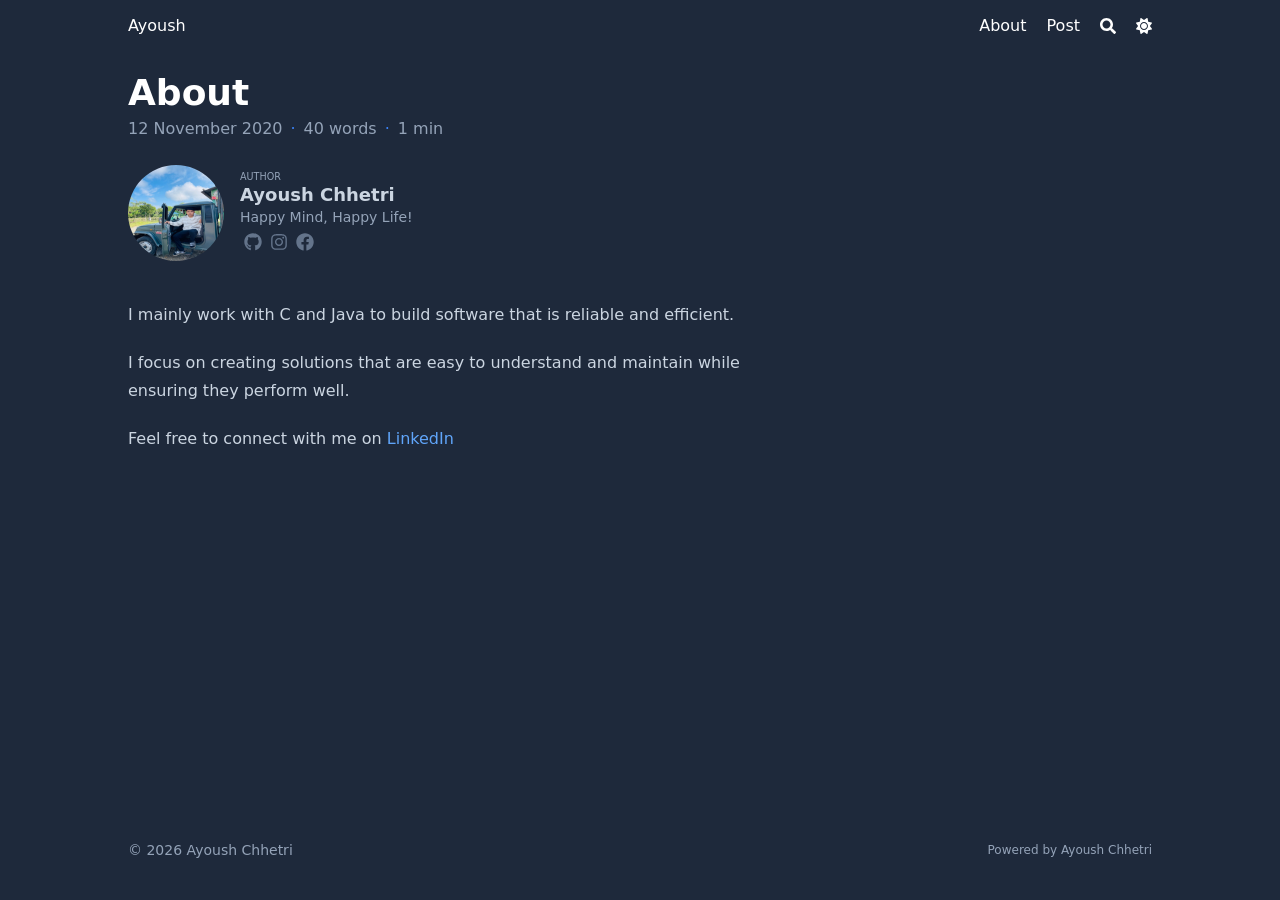
==== about/index.html @ 7d3e8500 "first deployment" ====
<!DOCTYPE html>
<html lang="en" dir="ltr" class="scroll-smooth" data-default-appearance="dark"
  data-auto-appearance="true"><head>
  <meta charset="utf-8" />
  
  <meta http-equiv="content-language" content="en" />
  
  <meta name="viewport" content="width=device-width, initial-scale=1.0" />
  <meta http-equiv="X-UA-Compatible" content="ie=edge" />
  
  <title>About &middot; Ayoush</title>
  <meta name="title" content="About &middot; Susma" />
   
  
  
  
  
  
  
  
  
  
  <link type="text/css" rel="stylesheet" href="/css/main.bundle.min.1c9cd0d1ebaf117272b5c4f6bd49878475cb210d5e0da4f061632d779f5bb46851881c187e6e634dba5071c4e3d80e7d5cec1dd80443b2fa68acd358f9eda881.css"
    integrity="sha512-HJzQ0euvEXJytcT2vUmHhHXLIQ1eDaTwYWMtd59btGhRiBwYfm5jTbpQccTj2A59XOwd2ARDsvporNNY&#43;e2ogQ==" />
  
  
  <script type="text/javascript" src="/js/appearance.min.516a16745bea5a9bd011138d254cc0fd3973cd55ce6e15f3dec763e7c7c2c7448f8fe7b54cca811cb821b0c7e12cd161caace1dd794ac3d34d40937cbcc9ee12.js"
    integrity="sha512-UWoWdFvqWpvQERONJUzA/TlzzVXObhXz3sdj58fCx0SPj&#43;e1TMqBHLghsMfhLNFhyqzh3XlKw9NNQJN8vMnuEg=="></script>
  
  
  
  
  
  
  
  
  
  
  
  <script defer type="text/javascript" id="script-bundle" src="/js/main.bundle.min.c178288131a2f1ad46910438db47ac5f7e1c48cf949e49f6dc3310c8ec9660e23fe505805eba4e2e73711335808500360d773a2b64322feb35df52856edca286.js"
    integrity="sha512-wXgogTGi8a1GkQQ420esX34cSM&#43;Unkn23DMQyOyWYOI/5QWAXrpOLnNxEzWAhQA2DXc6K2QyL&#43;s131KFbtyihg==" data-copy="" data-copied=""></script>
  
  
  
  <script src="/lib/zoom/zoom.min.37d2094687372da3f7343a221a470f6b8806f7891aa46a5a03966af7f0ebd38b9fe536cb154e6ad28f006d184b294525a7c4054b6bbb4be62d8b453b42db99bd.js" integrity="sha512-N9IJRoc3LaP3NDoiGkcPa4gG94kapGpaA5Zq9/Dr04uf5TbLFU5q0o8AbRhLKUUlp8QFS2u7S&#43;Yti0U7QtuZvQ=="></script>
  
  
  
  <link rel="apple-touch-icon" sizes="180x180" href="/apple-touch-icon.png" />
  <link rel="icon" type="image/png" sizes="32x32" href="/favicon-32x32.png" />
  <link rel="icon" type="image/png" sizes="16x16" href="/favicon-16x16.png" />
  <link rel="manifest" href="/site.webmanifest" />
  
  
  
  
  
  
  
  
  <meta property="og:url" content="https://susma33.github.io/about/">
  <meta property="og:site_name" content="Susma">
  <meta property="og:title" content="About">
  <meta property="og:locale" content="en">
  <meta property="og:type" content="article">
    <meta property="article:published_time" content="2020-11-12T00:00:00+00:00">
    <meta property="article:modified_time" content="2020-11-12T00:00:00+00:00">

  
  <meta name="twitter:card" content="summary">
  <meta name="twitter:title" content="About">

  
  <script type="application/ld+json">
  [{
    "@context": "https://schema.org",
    "@type": "Article",
    "articleSection": "",
    "name": "About",
    "headline": "About",
    
    
    "inLanguage": "en",
    "url" : "https://aayoushchhetri.com.np",
    "author" : {
      "@type": "Person",
      "name": "Ayoush Chhetri"
    },
    "copyrightYear": "2020",
    "dateCreated": "2020-11-12T00:00:00\u002b00:00",
    "datePublished": "2020-11-12T00:00:00\u002b00:00",
    
    "dateModified": "2020-11-12T00:00:00\u002b00:00",
    
    
    
    "mainEntityOfPage": "true",
    "wordCount": "40"
  }]
  </script>


  
  
  <meta name="author" content="Ayoush Chhetri" />
  
  
  
  <link href="https://github.com/bwit25daoh-bit" rel="me" />
  
  
  <link href="https://instagram.com/aayush_chettri_f?igsh=Z2xnaGVqNm93NjB4" rel="me" />
  
  
  <link href="https://facebook.com/aayush.kshetri.131767" rel="me" />
  
  
  
  

<script src="/lib/jquery/jquery.slim.min.b0dca576e87d7eaa5850ae4e61759c065786cdb6489d68fcc82240539eebd5da522bdb4fda085ffd245808c8fe2acb2516408eb774ef26b5f6015fc6737c0ea8.js" integrity="sha512-sNylduh9fqpYUK5OYXWcBleGzbZInWj8yCJAU57r1dpSK9tP2ghf/SRYCMj&#43;KsslFkCOt3TvJrX2AV/Gc3wOqA=="></script>






















  
  



  
  
  <meta name="theme-color"/>
  
  
</head>
<body
  class="flex flex-col h-screen px-6 m-auto text-lg leading-7 max-w-7xl bg-neutral text-neutral-900 dark:bg-neutral-800 dark:text-neutral sm:px-14 md:px-24 lg:px-32 scrollbar-thin scrollbar-track-neutral-200 scrollbar-thumb-neutral-400 dark:scrollbar-track-neutral-800 dark:scrollbar-thumb-neutral-600">
  <div id="the-top" class="absolute flex self-center">
    <a class="px-3 py-1 text-sm -translate-y-8 rounded-b-lg bg-primary-200 focus:translate-y-0 dark:bg-neutral-600"
      href="#main-content"><span
        class="font-bold text-primary-600 ltr:pr-2 rtl:pl-2 dark:text-primary-400">&darr;</span>Skip to main content</a>
  </div>
  
  
  <div style="padding-left:0;padding-right:0;padding-top:2px;padding-bottom:3px"
    class="main-menu flex items-center justify-between px-4 py-6 sm:px-6 md:justify-start gap-x-3">
    
    <div class="flex flex-1 items-center justify-between">
        <nav class="flex space-x-3">

            
            <a href="/" class="text-base font-medium text-gray-500 hover:text-gray-900">Ayoush</a>
            

        </nav>
        <nav class="hidden md:flex items-center gap-x-5 md:ml-12 h-12">

            
            
            
  <a href="/about/"  class="flex items-center text-gray-500 hover:text-primary-600 dark:hover:text-primary-400">
    
    <p class="text-base font-medium" title="">
        About
    </p>
</a>



            
            
  <a href="/post/"  class="flex items-center text-gray-500 hover:text-primary-600 dark:hover:text-primary-400">
    
    <p class="text-base font-medium" title="">
        Post
    </p>
</a>



            
            

            


            
            <button id="search-button" aria-label="Search" class="text-base hover:text-primary-600 dark:hover:text-primary-400"
                title="">
                

  <span class="relative block icon">
    <svg aria-hidden="true" focusable="false" data-prefix="fas" data-icon="search" class="svg-inline--fa fa-search fa-w-16" role="img" xmlns="http://www.w3.org/2000/svg" viewBox="0 0 512 512"><path fill="currentColor" d="M505 442.7L405.3 343c-4.5-4.5-10.6-7-17-7H372c27.6-35.3 44-79.7 44-128C416 93.1 322.9 0 208 0S0 93.1 0 208s93.1 208 208 208c48.3 0 92.7-16.4 128-44v16.3c0 6.4 2.5 12.5 7 17l99.7 99.7c9.4 9.4 24.6 9.4 33.9 0l28.3-28.3c9.4-9.4 9.4-24.6.1-34zM208 336c-70.7 0-128-57.2-128-128 0-70.7 57.2-128 128-128 70.7 0 128 57.2 128 128 0 70.7-57.2 128-128 128z"/></svg>

  </span>


            </button>
            


            
            
            <div
                class=" flex items-center">
                <button id="appearance-switcher" aria-label="Dark mode switcher" type="button" class="text-base hover:text-primary-600 dark:hover:text-primary-400">
                    <div class="flex items-center justify-center dark:hidden">
                        

  <span class="relative block icon">
    <svg xmlns="http://www.w3.org/2000/svg" viewBox="0 0 512 512"><path fill="currentColor" d="M32 256c0-123.8 100.3-224 223.8-224c11.36 0 29.7 1.668 40.9 3.746c9.616 1.777 11.75 14.63 3.279 19.44C245 86.5 211.2 144.6 211.2 207.8c0 109.7 99.71 193 208.3 172.3c9.561-1.805 16.28 9.324 10.11 16.95C387.9 448.6 324.8 480 255.8 480C132.1 480 32 379.6 32 256z"/></svg>

  </span>


                    </div>
                    <div class="items-center justify-center hidden dark:flex">
                        

  <span class="relative block icon">
    <svg xmlns="http://www.w3.org/2000/svg" viewBox="0 0 512 512"><path fill="currentColor" d="M256 159.1c-53.02 0-95.1 42.98-95.1 95.1S202.1 351.1 256 351.1s95.1-42.98 95.1-95.1S309 159.1 256 159.1zM509.3 347L446.1 255.1l63.15-91.01c6.332-9.125 1.104-21.74-9.826-23.72l-109-19.7l-19.7-109c-1.975-10.93-14.59-16.16-23.72-9.824L256 65.89L164.1 2.736c-9.125-6.332-21.74-1.107-23.72 9.824L121.6 121.6L12.56 141.3C1.633 143.2-3.596 155.9 2.736 164.1L65.89 256l-63.15 91.01c-6.332 9.125-1.105 21.74 9.824 23.72l109 19.7l19.7 109c1.975 10.93 14.59 16.16 23.72 9.824L256 446.1l91.01 63.15c9.127 6.334 21.75 1.107 23.72-9.822l19.7-109l109-19.7C510.4 368.8 515.6 356.1 509.3 347zM256 383.1c-70.69 0-127.1-57.31-127.1-127.1c0-70.69 57.31-127.1 127.1-127.1s127.1 57.3 127.1 127.1C383.1 326.7 326.7 383.1 256 383.1z"/></svg>

  </span>


                    </div>
                </button>
            </div>
            

        </nav>
        <div class="flex md:hidden items-center gap-x-5 md:ml-12 h-12">

            <span></span>

            


            
            <button id="search-button-mobile" aria-label="Search" class="text-base hover:text-primary-600 dark:hover:text-primary-400"
                title="">
                

  <span class="relative block icon">
    <svg aria-hidden="true" focusable="false" data-prefix="fas" data-icon="search" class="svg-inline--fa fa-search fa-w-16" role="img" xmlns="http://www.w3.org/2000/svg" viewBox="0 0 512 512"><path fill="currentColor" d="M505 442.7L405.3 343c-4.5-4.5-10.6-7-17-7H372c27.6-35.3 44-79.7 44-128C416 93.1 322.9 0 208 0S0 93.1 0 208s93.1 208 208 208c48.3 0 92.7-16.4 128-44v16.3c0 6.4 2.5 12.5 7 17l99.7 99.7c9.4 9.4 24.6 9.4 33.9 0l28.3-28.3c9.4-9.4 9.4-24.6.1-34zM208 336c-70.7 0-128-57.2-128-128 0-70.7 57.2-128 128-128 70.7 0 128 57.2 128 128 0 70.7-57.2 128-128 128z"/></svg>

  </span>


            </button>
            

            
            
            <button id="appearance-switcher-mobile" aria-label="Dark mode switcher" type="button" class="text-base hover:text-primary-600 dark:hover:text-primary-400 ltr:mr-1 rtl:ml-1">
                <div class="flex items-center justify-center dark:hidden">
                    

  <span class="relative block icon">
    <svg xmlns="http://www.w3.org/2000/svg" viewBox="0 0 512 512"><path fill="currentColor" d="M32 256c0-123.8 100.3-224 223.8-224c11.36 0 29.7 1.668 40.9 3.746c9.616 1.777 11.75 14.63 3.279 19.44C245 86.5 211.2 144.6 211.2 207.8c0 109.7 99.71 193 208.3 172.3c9.561-1.805 16.28 9.324 10.11 16.95C387.9 448.6 324.8 480 255.8 480C132.1 480 32 379.6 32 256z"/></svg>

  </span>


                </div>
                <div class="items-center justify-center hidden dark:flex">
                    

  <span class="relative block icon">
    <svg xmlns="http://www.w3.org/2000/svg" viewBox="0 0 512 512"><path fill="currentColor" d="M256 159.1c-53.02 0-95.1 42.98-95.1 95.1S202.1 351.1 256 351.1s95.1-42.98 95.1-95.1S309 159.1 256 159.1zM509.3 347L446.1 255.1l63.15-91.01c6.332-9.125 1.104-21.74-9.826-23.72l-109-19.7l-19.7-109c-1.975-10.93-14.59-16.16-23.72-9.824L256 65.89L164.1 2.736c-9.125-6.332-21.74-1.107-23.72 9.824L121.6 121.6L12.56 141.3C1.633 143.2-3.596 155.9 2.736 164.1L65.89 256l-63.15 91.01c-6.332 9.125-1.105 21.74 9.824 23.72l109 19.7l19.7 109c1.975 10.93 14.59 16.16 23.72 9.824L256 446.1l91.01 63.15c9.127 6.334 21.75 1.107 23.72-9.822l19.7-109l109-19.7C510.4 368.8 515.6 356.1 509.3 347zM256 383.1c-70.69 0-127.1-57.31-127.1-127.1c0-70.69 57.31-127.1 127.1-127.1s127.1 57.3 127.1 127.1C383.1 326.7 326.7 383.1 256 383.1z"/></svg>

  </span>


                </div>
            </button>
            

        </div>
    </div>
    <div class="-my-2 md:hidden">

        <label id="menu-button" class="block">
            
            <div class="cursor-pointer hover:text-primary-600 dark:hover:text-primary-400">
                

  <span class="relative block icon">
    <svg xmlns="http://www.w3.org/2000/svg" viewBox="0 0 448 512"><path fill="currentColor" d="M0 96C0 78.33 14.33 64 32 64H416C433.7 64 448 78.33 448 96C448 113.7 433.7 128 416 128H32C14.33 128 0 113.7 0 96zM0 256C0 238.3 14.33 224 32 224H416C433.7 224 448 238.3 448 256C448 273.7 433.7 288 416 288H32C14.33 288 0 273.7 0 256zM416 448H32C14.33 448 0 433.7 0 416C0 398.3 14.33 384 32 384H416C433.7 384 448 398.3 448 416C448 433.7 433.7 448 416 448z"/></svg>

  </span>


            </div>
            <div id="menu-wrapper" style="padding-top:5px;"
                class="fixed inset-0 z-30 invisible w-screen h-screen m-0 overflow-auto transition-opacity opacity-0 cursor-default bg-neutral-100/50 backdrop-blur-sm dark:bg-neutral-900/50">
                <ul
                    class="flex space-y-2 mt-3 flex-col items-end w-full px-6 py-6 mx-auto overflow-visible list-none ltr:text-right rtl:text-left max-w-7xl">

                    <li id="menu-close-button">
                        <span
                            class="cursor-pointer inline-block align-text-bottom hover:text-primary-600 dark:hover:text-primary-400">

  <span class="relative block icon">
    <svg xmlns="http://www.w3.org/2000/svg" viewBox="0 0 320 512"><path fill="currentColor" d="M310.6 361.4c12.5 12.5 12.5 32.75 0 45.25C304.4 412.9 296.2 416 288 416s-16.38-3.125-22.62-9.375L160 301.3L54.63 406.6C48.38 412.9 40.19 416 32 416S15.63 412.9 9.375 406.6c-12.5-12.5-12.5-32.75 0-45.25l105.4-105.4L9.375 150.6c-12.5-12.5-12.5-32.75 0-45.25s32.75-12.5 45.25 0L160 210.8l105.4-105.4c12.5-12.5 32.75-12.5 45.25 0s12.5 32.75 0 45.25l-105.4 105.4L310.6 361.4z"/></svg>

  </span>

</span>
                    </li>

                    

                    
  <li class="mt-1">
    <a href="/about/"  class="flex items-center text-gray-500 hover:text-primary-600 dark:hover:text-primary-400">
        
        <p class="text-bg font-bg" title="">
            About
        </p>
    </a>
</li>




                    

                    
  <li class="mt-1">
    <a href="/post/"  class="flex items-center text-gray-500 hover:text-primary-600 dark:hover:text-primary-400">
        
        <p class="text-bg font-bg" title="">
            Post
        </p>
    </a>
</li>




                    

                </ul>
                
                

            </div>
        </label>
    </div>
</div>





  
  <div class="relative flex flex-col grow">
    <main id="main-content" class="grow">
      


<article>
  

  <header id="single_header" class="mt-5 max-w-prose">
    
    <h1 class="mt-0 text-4xl font-extrabold text-neutral-900 dark:text-neutral">
      About
    </h1>
    <div class="mt-1 mb-6 text-base text-neutral-500 dark:text-neutral-400 print:hidden">
      





  
  







  





  



  













<div class="flex flex-row flex-wrap items-center">
  
  
  <time datetime="2020-11-12T00:00:00&#43;00:00">12 November 2020</time><span class="px-2 text-primary-500">&middot;</span><span>40 words</span><span class="px-2 text-primary-500">&middot;</span><span title="Reading time">1 min</span>
  

  
  
</div>








    </div>

    
    
    
    
    

    

    
      
      
        
        
<div class="flex author">
  
    
    
      
    
    
      
        
      
      <img class="!mt-0 !mb-0 h-24 w-24 rounded-full ltr:mr-4 rtl:ml-4" width="96" height="96"
      alt="Ayoush chhetri" src="/img/ayoush.jpg" />
    
  
  <div class="place-self-center">
    
    <div class="text-[0.6rem] uppercase leading-3 text-neutral-500 dark:text-neutral-400">
      Author
    </div>
    <div class="font-semibold leading-6 text-neutral-800 dark:text-neutral-300">
      Ayoush Chhetri
    </div>
    
    
    <div class="text-sm text-neutral-700 dark:text-neutral-400">Happy Mind, Happy Life!</div>
    
    <div class="text-2xl sm:text-lg">
  <div class="flex flex-wrap text-neutral-400 dark:text-neutral-500">
    
      
        <a
          class="px-1 hover:text-primary-700 dark:hover:text-primary-400"
          href="https://github.com/bwit25daoh-bit"
          target="_blank"
          aria-label="Github"
          rel="me noopener noreferrer"
          ><span class="inline-block align-text-bottom">

  <span class="relative block icon">
    <svg xmlns="http://www.w3.org/2000/svg" viewBox="0 0 496 512"><path fill="currentColor" d="M165.9 397.4c0 2-2.3 3.6-5.2 3.6-3.3.3-5.6-1.3-5.6-3.6 0-2 2.3-3.6 5.2-3.6 3-.3 5.6 1.3 5.6 3.6zm-31.1-4.5c-.7 2 1.3 4.3 4.3 4.9 2.6 1 5.6 0 6.2-2s-1.3-4.3-4.3-5.2c-2.6-.7-5.5.3-6.2 2.3zm44.2-1.7c-2.9.7-4.9 2.6-4.6 4.9.3 2 2.9 3.3 5.9 2.6 2.9-.7 4.9-2.6 4.6-4.6-.3-1.9-3-3.2-5.9-2.9zM244.8 8C106.1 8 0 113.3 0 252c0 110.9 69.8 205.8 169.5 239.2 12.8 2.3 17.3-5.6 17.3-12.1 0-6.2-.3-40.4-.3-61.4 0 0-70 15-84.7-29.8 0 0-11.4-29.1-27.8-36.6 0 0-22.9-15.7 1.6-15.4 0 0 24.9 2 38.6 25.8 21.9 38.6 58.6 27.5 72.9 20.9 2.3-16 8.8-27.1 16-33.7-55.9-6.2-112.3-14.3-112.3-110.5 0-27.5 7.6-41.3 23.6-58.9-2.6-6.5-11.1-33.3 2.6-67.9 20.9-6.5 69 27 69 27 20-5.6 41.5-8.5 62.8-8.5s42.8 2.9 62.8 8.5c0 0 48.1-33.6 69-27 13.7 34.7 5.2 61.4 2.6 67.9 16 17.7 25.8 31.5 25.8 58.9 0 96.5-58.9 104.2-114.8 110.5 9.2 7.9 17 22.9 17 46.4 0 33.7-.3 75.4-.3 83.6 0 6.5 4.6 14.4 17.3 12.1C428.2 457.8 496 362.9 496 252 496 113.3 383.5 8 244.8 8zM97.2 352.9c-1.3 1-1 3.3.7 5.2 1.6 1.6 3.9 2.3 5.2 1 1.3-1 1-3.3-.7-5.2-1.6-1.6-3.9-2.3-5.2-1zm-10.8-8.1c-.7 1.3.3 2.9 2.3 3.9 1.6 1 3.6.7 4.3-.7.7-1.3-.3-2.9-2.3-3.9-2-.6-3.6-.3-4.3.7zm32.4 35.6c-1.6 1.3-1 4.3 1.3 6.2 2.3 2.3 5.2 2.6 6.5 1 1.3-1.3.7-4.3-1.3-6.2-2.2-2.3-5.2-2.6-6.5-1zm-11.4-14.7c-1.6 1-1.6 3.6 0 5.9 1.6 2.3 4.3 3.3 5.6 2.3 1.6-1.3 1.6-3.9 0-6.2-1.4-2.3-4-3.3-5.6-2z"/></svg>

  </span>

</span></a
        >
      
    
      
        <a
          class="px-1 hover:text-primary-700 dark:hover:text-primary-400"
          href="https://instagram.com/aayush_chettri_f?igsh=Z2xnaGVqNm93NjB4"
          target="_blank"
          aria-label="Instagram"
          rel="me noopener noreferrer"
          ><span class="inline-block align-text-bottom">

  <span class="relative block icon">
    <svg xmlns="http://www.w3.org/2000/svg" viewBox="0 0 448 512"><path fill="currentColor" d="M224.1 141c-63.6 0-114.9 51.3-114.9 114.9s51.3 114.9 114.9 114.9S339 319.5 339 255.9 287.7 141 224.1 141zm0 189.6c-41.1 0-74.7-33.5-74.7-74.7s33.5-74.7 74.7-74.7 74.7 33.5 74.7 74.7-33.6 74.7-74.7 74.7zm146.4-194.3c0 14.9-12 26.8-26.8 26.8-14.9 0-26.8-12-26.8-26.8s12-26.8 26.8-26.8 26.8 12 26.8 26.8zm76.1 27.2c-1.7-35.9-9.9-67.7-36.2-93.9-26.2-26.2-58-34.4-93.9-36.2-37-2.1-147.9-2.1-184.9 0-35.8 1.7-67.6 9.9-93.9 36.1s-34.4 58-36.2 93.9c-2.1 37-2.1 147.9 0 184.9 1.7 35.9 9.9 67.7 36.2 93.9s58 34.4 93.9 36.2c37 2.1 147.9 2.1 184.9 0 35.9-1.7 67.7-9.9 93.9-36.2 26.2-26.2 34.4-58 36.2-93.9 2.1-37 2.1-147.8 0-184.8zM398.8 388c-7.8 19.6-22.9 34.7-42.6 42.6-29.5 11.7-99.5 9-132.1 9s-102.7 2.6-132.1-9c-19.6-7.8-34.7-22.9-42.6-42.6-11.7-29.5-9-99.5-9-132.1s-2.6-102.7 9-132.1c7.8-19.6 22.9-34.7 42.6-42.6 29.5-11.7 99.5-9 132.1-9s102.7-2.6 132.1 9c19.6 7.8 34.7 22.9 42.6 42.6 11.7 29.5 9 99.5 9 132.1s2.7 102.7-9 132.1z"/></svg>

  </span>

</span></a
        >
      
    
      
        <a
          class="px-1 hover:text-primary-700 dark:hover:text-primary-400"
          href="https://facebook.com/aayush.kshetri.131767"
          target="_blank"
          aria-label="Facebook"
          rel="me noopener noreferrer"
          ><span class="inline-block align-text-bottom">

  <span class="relative block icon">
    <svg xmlns="http://www.w3.org/2000/svg" viewBox="0 0 512 512"><path fill="currentColor" d="M504 256C504 119 393 8 256 8S8 119 8 256c0 123.78 90.69 226.38 209.25 245V327.69h-63V256h63v-54.64c0-62.15 37-96.48 93.67-96.48 27.14 0 55.52 4.84 55.52 4.84v61h-31.28c-30.8 0-40.41 19.12-40.41 38.73V256h68.78l-11 71.69h-57.78V501C413.31 482.38 504 379.78 504 256z"/></svg>

  </span>

</span></a
        >
      
    
  </div>

</div>
  </div>
</div>

      

      

      
      <div class="mb-5"></div>
      

    

  </header>
  
  <section class="flex flex-col max-w-full mt-0 prose dark:prose-invert lg:flex-row">
    
    

      <div class="min-w-0 min-h-0 max-w-fit">
        
        


        <div class="article-content max-w-prose mb-20">
          <!--My primary programming languages are C and Java, which I use to create software that is both reliable and performant.-->
<!---->
<!--My expertise lies in designing solutions that are straightforward yet powerful, ensuring that they are easy to maintain and deliver exceptional performance.-->
<!---->
<!--Feel free to stay in touch with me on [LinkedIn](https://www.linkedin.com/in/amrit-bhattarai-30ab42323/).-->
<p>I mainly work with C and Java to build software that is reliable and efficient.</p>
<p>I focus on creating solutions that are easy to understand and maintain while ensuring they perform well.</p>
<p>Feel free to connect with me on <a href="https://www.linkedin.com/in/aayushchhetri" target="_blank">LinkedIn</a></p>

          
          
          
        </div>
        
        

        
        

          
      </div>
     
      
      
        
        
          
          
        
      <script>
        var oid = "views_about\/index.md"
        var oid_likes = "likes_about\/index.md"
      </script>
      
      
      <script type="text/javascript" src="/js/page.min.0860cf4e04fa2d72cc33ddba263083464d48f67de06114529043cb4623319efed4f484fd7f1730df5abea0e2da6f3538855634081d02f2d6e920b956f063e823.js" integrity="sha512-CGDPTgT6LXLMM926JjCDRk1I9n3gYRRSkEPLRiMxnv7U9IT9fxcw31q&#43;oOLabzU4hVY0CB0C8tbpILlW8GPoIw=="></script>
      
  
    </section>
  <footer class="pt-8 max-w-prose print:hidden">

    
  


    
  </footer>
</article>

      <div id="top-scroller" class="pointer-events-none absolute top-[110vh] bottom-0 w-12 ltr:right-0 rtl:left-0">
  <a href="#the-top"
    class="pointer-events-auto sticky top-[calc(100vh-5.5rem)] flex h-12 w-12 mb-16 items-center justify-center rounded-full bg-neutral/50 text-xl text-neutral-700 hover:text-primary-600 dark:bg-neutral-800/50 dark:text-neutral dark:hover:text-primary-400"
    aria-label="Scroll to top" title="Scroll to top">
    &uarr;
  </a>
</div>
    </main><footer id="site-footer" class="py-10 print:hidden">
  
  
    
  
  <div class="flex items-center justify-between">

    
    
    <p class="text-sm text-neutral-500 dark:text-neutral-400">
      &copy;
      2026
        Ayoush Chhetri
    </p>
    

    
    
    <p class="text-xs text-neutral-500 dark:text-neutral-400">
      
      
      Powered by Ayoush Chhetri
    </p>
    

  </div>
  <script>
    
    mediumZoom(document.querySelectorAll("img:not(.nozoom)"), {
      margin: 24,
      background: 'rgba(0,0,0,0.5)',
      scrollOffset: 0,
    })
    
  </script>
  
  
  <script type="text/javascript" src="/js/process.min.ee03488f19c93c2efb199e2e3014ea5f3cb2ce7d45154adb3399a158cac27ca52831db249ede5bb602700ef87eb02434139de0858af1818ab0fb4182472204a4.js" integrity="sha512-7gNIjxnJPC77GZ4uMBTqXzyyzn1FFUrbM5mhWMrCfKUoMdsknt5btgJwDvh&#43;sCQ0E53ghYrxgYqw&#43;0GCRyIEpA=="></script>
  
  
</footer>
<div
  id="search-wrapper"
  class="invisible fixed inset-0 flex h-screen w-screen cursor-default flex-col bg-neutral-500/50 p-4 backdrop-blur-sm dark:bg-neutral-900/50 sm:p-6 md:p-[10vh] lg:p-[12vh]"
  data-url="https://susma33.github.io/"
  style="z-index:500"
>
  <div
    id="search-modal"
    class="flex flex-col w-full max-w-3xl min-h-0 mx-auto border rounded-md shadow-lg top-20 border-neutral-200 bg-neutral dark:border-neutral-700 dark:bg-neutral-800"
  >
    <header class="relative z-10 flex items-center justify-between flex-none px-2">
      <form class="flex items-center flex-auto min-w-0">
        <div class="flex items-center justify-center w-8 h-8 text-neutral-400">
          

  <span class="relative block icon">
    <svg aria-hidden="true" focusable="false" data-prefix="fas" data-icon="search" class="svg-inline--fa fa-search fa-w-16" role="img" xmlns="http://www.w3.org/2000/svg" viewBox="0 0 512 512"><path fill="currentColor" d="M505 442.7L405.3 343c-4.5-4.5-10.6-7-17-7H372c27.6-35.3 44-79.7 44-128C416 93.1 322.9 0 208 0S0 93.1 0 208s93.1 208 208 208c48.3 0 92.7-16.4 128-44v16.3c0 6.4 2.5 12.5 7 17l99.7 99.7c9.4 9.4 24.6 9.4 33.9 0l28.3-28.3c9.4-9.4 9.4-24.6.1-34zM208 336c-70.7 0-128-57.2-128-128 0-70.7 57.2-128 128-128 70.7 0 128 57.2 128 128 0 70.7-57.2 128-128 128z"/></svg>

  </span>


        </div>
        <input
          type="search"
          id="search-query"
          class="flex flex-auto h-12 mx-1 bg-transparent appearance-none focus:outline-dotted focus:outline-2 focus:outline-transparent"
          placeholder="Search"
          tabindex="0"
        />
      </form>
      <button
        id="close-search-button"
        class="flex items-center justify-center w-8 h-8 text-neutral-700 hover:text-primary-600 dark:text-neutral dark:hover:text-primary-400"
        title="Close (Esc)"
      >
        

  <span class="relative block icon">
    <svg xmlns="http://www.w3.org/2000/svg" viewBox="0 0 320 512"><path fill="currentColor" d="M310.6 361.4c12.5 12.5 12.5 32.75 0 45.25C304.4 412.9 296.2 416 288 416s-16.38-3.125-22.62-9.375L160 301.3L54.63 406.6C48.38 412.9 40.19 416 32 416S15.63 412.9 9.375 406.6c-12.5-12.5-12.5-32.75 0-45.25l105.4-105.4L9.375 150.6c-12.5-12.5-12.5-32.75 0-45.25s32.75-12.5 45.25 0L160 210.8l105.4-105.4c12.5-12.5 32.75-12.5 45.25 0s12.5 32.75 0 45.25l-105.4 105.4L310.6 361.4z"/></svg>

  </span>


      </button>
    </header>
    <section class="flex-auto px-2 overflow-auto">
      <ul id="search-results">
        
      </ul>
    </section>
  </div>
</div>

  </div>
</body>

</html>
---- css/main.bundle.min.1c9cd0d1ebaf117272b5c4f6bd49878475cb210d5e0da4f061632d779f5bb46851881c187e6e634dba5071c4e3d80e7d5cec1dd80443b2fa68acd358f9eda881.css ----
:root{--color-neutral:255, 255, 255;--color-neutral-50:248, 250, 252;--color-neutral-100:241, 245, 249;--color-neutral-200:226, 232, 240;--color-neutral-300:203, 213, 225;--color-neutral-400:148, 163, 184;--color-neutral-500:100, 116, 139;--color-neutral-600:71, 85, 105;--color-neutral-700:51, 65, 85;--color-neutral-800:30, 41, 59;--color-neutral-900:15, 23, 42;--color-primary-50:239, 246, 255;--color-primary-100:219, 234, 254;--color-primary-200:191, 219, 254;--color-primary-300:147, 197, 253;--color-primary-400:96, 165, 250;--color-primary-500:59, 130, 246;--color-primary-600:37, 99, 235;--color-primary-700:29, 78, 216;--color-primary-800:30, 64, 175;--color-primary-900:30, 58, 138;--color-secondary-50:236, 254, 255;--color-secondary-100:207, 250, 254;--color-secondary-200:165, 243, 252;--color-secondary-300:103, 232, 249;--color-secondary-400:34, 211, 238;--color-secondary-500:6, 182, 212;--color-secondary-600:8, 145, 178;--color-secondary-700:14, 116, 144;--color-secondary-800:21, 94, 117;--color-secondary-900:22, 78, 99}/*!Blowfish | MIT License | https://github.com/nunocoracao/blowfish*/#zen-mode-button{cursor:pointer}.zen-mode{position:relative}body.zen-mode-enable{ #bmc-wbtn, .author { display:none !important; }}*,::before,::after{--tw-border-spacing-x:0;--tw-border-spacing-y:0;--tw-translate-x:0;--tw-translate-y:0;--tw-rotate:0;--tw-skew-x:0;--tw-skew-y:0;--tw-scale-x:1;--tw-scale-y:1;--tw-pan-x: ;--tw-pan-y: ;--tw-pinch-zoom: ;--tw-scroll-snap-strictness:proximity;--tw-gradient-from-position: ;--tw-gradient-via-position: ;--tw-gradient-to-position: ;--tw-ordinal: ;--tw-slashed-zero: ;--tw-numeric-figure: ;--tw-numeric-spacing: ;--tw-numeric-fraction: ;--tw-ring-inset: ;--tw-ring-offset-width:0px;--tw-ring-offset-color:#fff;--tw-ring-color:rgb(59 130 246 / 0.5);--tw-ring-offset-shadow:0 0 #0000;--tw-ring-shadow:0 0 #0000;--tw-shadow:0 0 #0000;--tw-shadow-colored:0 0 #0000;--tw-blur: ;--tw-brightness: ;--tw-contrast: ;--tw-grayscale: ;--tw-hue-rotate: ;--tw-invert: ;--tw-saturate: ;--tw-sepia: ;--tw-drop-shadow: ;--tw-backdrop-blur: ;--tw-backdrop-brightness: ;--tw-backdrop-contrast: ;--tw-backdrop-grayscale: ;--tw-backdrop-hue-rotate: ;--tw-backdrop-invert: ;--tw-backdrop-opacity: ;--tw-backdrop-saturate: ;--tw-backdrop-sepia: ;--tw-contain-size: ;--tw-contain-layout: ;--tw-contain-paint: ;--tw-contain-style: }::backdrop{--tw-border-spacing-x:0;--tw-border-spacing-y:0;--tw-translate-x:0;--tw-translate-y:0;--tw-rotate:0;--tw-skew-x:0;--tw-skew-y:0;--tw-scale-x:1;--tw-scale-y:1;--tw-pan-x: ;--tw-pan-y: ;--tw-pinch-zoom: ;--tw-scroll-snap-strictness:proximity;--tw-gradient-from-position: ;--tw-gradient-via-position: ;--tw-gradient-to-position: ;--tw-ordinal: ;--tw-slashed-zero: ;--tw-numeric-figure: ;--tw-numeric-spacing: ;--tw-numeric-fraction: ;--tw-ring-inset: ;--tw-ring-offset-width:0px;--tw-ring-offset-color:#fff;--tw-ring-color:rgb(59 130 246 / 0.5);--tw-ring-offset-shadow:0 0 #0000;--tw-ring-shadow:0 0 #0000;--tw-shadow:0 0 #0000;--tw-shadow-colored:0 0 #0000;--tw-blur: ;--tw-brightness: ;--tw-contrast: ;--tw-grayscale: ;--tw-hue-rotate: ;--tw-invert: ;--tw-saturate: ;--tw-sepia: ;--tw-drop-shadow: ;--tw-backdrop-blur: ;--tw-backdrop-brightness: ;--tw-backdrop-contrast: ;--tw-backdrop-grayscale: ;--tw-backdrop-hue-rotate: ;--tw-backdrop-invert: ;--tw-backdrop-opacity: ;--tw-backdrop-saturate: ;--tw-backdrop-sepia: ;--tw-contain-size: ;--tw-contain-layout: ;--tw-contain-paint: ;--tw-contain-style: }/*!tailwindcss v3.4.17 | MIT License | https://tailwindcss.com*/*,::before,::after{box-sizing:border-box;border-width:0;border-style:solid;border-color:initial}::before,::after{--tw-content:''}html,:host{line-height:1.5;-webkit-text-size-adjust:100%;-moz-tab-size:4;-o-tab-size:4;tab-size:4;font-family:ui-sans-serif,system-ui,sans-serif,apple color emoji,segoe ui emoji,segoe ui symbol,noto color emoji;font-feature-settings:normal;font-variation-settings:normal;-webkit-tap-highlight-color:transparent}body{margin:0;line-height:inherit}hr{height:0;color:inherit;border-top-width:1px}abbr:where([title]){-webkit-text-decoration:underline dotted;text-decoration:underline dotted}h1,h2,h3,h4,h5,h6{font-size:inherit;font-weight:inherit}a{color:inherit;text-decoration:inherit}b,strong{font-weight:bolder}code,kbd,samp,pre{font-family:ui-monospace,SFMono-Regular,Menlo,Monaco,Consolas,liberation mono,courier new,monospace;font-feature-settings:normal;font-variation-settings:normal;font-size:1em}small{font-size:80%}sub,sup{font-size:75%;line-height:0;position:relative;vertical-align:baseline}sub{bottom:-.25em}sup{top:-.5em}table{text-indent:0;border-color:inherit;border-collapse:collapse}button,input,optgroup,select,textarea{font-family:inherit;font-feature-settings:inherit;font-variation-settings:inherit;font-size:100%;font-weight:inherit;line-height:inherit;letter-spacing:inherit;color:inherit;margin:0;padding:0}button,select{text-transform:none}button,input:where([type=button]),input:where([type=reset]),input:where([type=submit]){-webkit-appearance:button;background-color:transparent;background-image:none}:-moz-focusring{outline:auto}:-moz-ui-invalid{box-shadow:none}progress{vertical-align:baseline}::-webkit-inner-spin-button,::-webkit-outer-spin-button{height:auto}[type=search]{-webkit-appearance:textfield;outline-offset:-2px}::-webkit-search-decoration{-webkit-appearance:none}::-webkit-file-upload-button{-webkit-appearance:button;font:inherit}summary{display:list-item}blockquote,dl,dd,h1,h2,h3,h4,h5,h6,hr,figure,p,pre{margin:0}fieldset{margin:0;padding:0}legend{padding:0}ol,ul,menu{list-style:none;margin:0;padding:0}dialog{padding:0}textarea{resize:vertical}input::-moz-placeholder,textarea::-moz-placeholder{opacity:1;color:#9ca3af}input::placeholder,textarea::placeholder{opacity:1;color:#9ca3af}button,[role=button]{cursor:pointer}:disabled{cursor:default}img,svg,video,canvas,audio,iframe,embed,object{display:block;vertical-align:middle}img,video{max-width:100%;height:auto}[hidden]:where(:not([hidden=until-found])){display:none}[type=text],input:where(:not([type])),[type=email],[type=url],[type=password],[type=number],[type=date],[type=datetime-local],[type=month],[type=search],[type=tel],[type=time],[type=week],[multiple],textarea,select{-webkit-appearance:none;-moz-appearance:none;appearance:none;background-color:#fff;border-color:#6b7280;border-width:1px;border-radius:0;padding-top:.5rem;padding-right:.75rem;padding-bottom:.5rem;padding-left:.75rem;font-size:1rem;line-height:1.5rem;--tw-shadow:0 0 #0000}[type=text]:focus,input:where(:not([type])):focus,[type=email]:focus,[type=url]:focus,[type=password]:focus,[type=number]:focus,[type=date]:focus,[type=datetime-local]:focus,[type=month]:focus,[type=search]:focus,[type=tel]:focus,[type=time]:focus,[type=week]:focus,[multiple]:focus,textarea:focus,select:focus{outline:2px solid transparent;outline-offset:2px;--tw-ring-inset:var(--tw-empty,/*!*/ /*!*/);--tw-ring-offset-width:0px;--tw-ring-offset-color:#fff;--tw-ring-color:#2563eb;--tw-ring-offset-shadow:var(--tw-ring-inset) 0 0 0 var(--tw-ring-offset-width) var(--tw-ring-offset-color);--tw-ring-shadow:var(--tw-ring-inset) 0 0 0 calc(1px + var(--tw-ring-offset-width)) var(--tw-ring-color);box-shadow:var(--tw-ring-offset-shadow),var(--tw-ring-shadow),var(--tw-shadow);border-color:#2563eb}input::-moz-placeholder,textarea::-moz-placeholder{color:#6b7280;opacity:1}input::placeholder,textarea::placeholder{color:#6b7280;opacity:1}::-webkit-datetime-edit-fields-wrapper{padding:0}::-webkit-date-and-time-value{min-height:1.5em;text-align:inherit}::-webkit-datetime-edit{display:inline-flex}::-webkit-datetime-edit,::-webkit-datetime-edit-year-field,::-webkit-datetime-edit-month-field,::-webkit-datetime-edit-day-field,::-webkit-datetime-edit-hour-field,::-webkit-datetime-edit-minute-field,::-webkit-datetime-edit-second-field,::-webkit-datetime-edit-millisecond-field,::-webkit-datetime-edit-meridiem-field{padding-top:0;padding-bottom:0}select{background-image:url("data:image/svg+xml,%3csvg xmlns='http://www.w3.org/2000/svg' fill='none' viewBox='0 0 20 20'%3e%3cpath stroke='%236b7280' stroke-linecap='round' stroke-linejoin='round' stroke-width='1.5' d='M6 8l4 4 4-4'/%3e%3c/svg%3e");background-position:right .5rem center;background-repeat:no-repeat;background-size:1.5em 1.5em;padding-right:2.5rem;-webkit-print-color-adjust:exact;print-color-adjust:exact}[multiple],[size]:where(select:not([size="1"])){background-image:initial;background-position:initial;background-repeat:unset;background-size:initial;padding-right:.75rem;-webkit-print-color-adjust:unset;print-color-adjust:unset}[type=checkbox],[type=radio]{-webkit-appearance:none;-moz-appearance:none;appearance:none;padding:0;-webkit-print-color-adjust:exact;print-color-adjust:exact;display:inline-block;vertical-align:middle;background-origin:border-box;-webkit-user-select:none;-moz-user-select:none;user-select:none;flex-shrink:0;height:1rem;width:1rem;color:#2563eb;background-color:#fff;border-color:#6b7280;border-width:1px;--tw-shadow:0 0 #0000}[type=checkbox]{border-radius:0}[type=radio]{border-radius:100%}[type=checkbox]:focus,[type=radio]:focus{outline:2px solid transparent;outline-offset:2px;--tw-ring-inset:var(--tw-empty,/*!*/ /*!*/);--tw-ring-offset-width:2px;--tw-ring-offset-color:#fff;--tw-ring-color:#2563eb;--tw-ring-offset-shadow:var(--tw-ring-inset) 0 0 0 var(--tw-ring-offset-width) var(--tw-ring-offset-color);--tw-ring-shadow:var(--tw-ring-inset) 0 0 0 calc(2px + var(--tw-ring-offset-width)) var(--tw-ring-color);box-shadow:var(--tw-ring-offset-shadow),var(--tw-ring-shadow),var(--tw-shadow)}[type=checkbox]:checked,[type=radio]:checked{border-color:transparent;background-color:currentColor;background-size:100% 100%;background-position:50%;background-repeat:no-repeat}[type=checkbox]:checked{background-image:url("data:image/svg+xml,%3csvg viewBox='0 0 16 16' fill='white' xmlns='http://www.w3.org/2000/svg'%3e%3cpath d='M12.207 4.793a1 1 0 010 1.414l-5 5a1 1 0 01-1.414 0l-2-2a1 1 0 011.414-1.414L6.5 9.086l4.293-4.293a1 1 0 011.414 0z'/%3e%3c/svg%3e")}@media(forced-colors:active){[type=checkbox]:checked{-webkit-appearance:auto;-moz-appearance:auto;appearance:auto}}[type=radio]:checked{background-image:url("data:image/svg+xml,%3csvg viewBox='0 0 16 16' fill='white' xmlns='http://www.w3.org/2000/svg'%3e%3ccircle cx='8' cy='8' r='3'/%3e%3c/svg%3e")}@media(forced-colors:active){[type=radio]:checked{-webkit-appearance:auto;-moz-appearance:auto;appearance:auto}}[type=checkbox]:checked:hover,[type=checkbox]:checked:focus,[type=radio]:checked:hover,[type=radio]:checked:focus{border-color:transparent;background-color:currentColor}[type=checkbox]:indeterminate{background-image:url("data:image/svg+xml,%3csvg xmlns='http://www.w3.org/2000/svg' fill='none' viewBox='0 0 16 16'%3e%3cpath stroke='white' stroke-linecap='round' stroke-linejoin='round' stroke-width='2' d='M4 8h8'/%3e%3c/svg%3e");border-color:transparent;background-color:currentColor;background-size:100% 100%;background-position:50%;background-repeat:no-repeat}@media(forced-colors:active){[type=checkbox]:indeterminate{-webkit-appearance:auto;-moz-appearance:auto;appearance:auto}}[type=checkbox]:indeterminate:hover,[type=checkbox]:indeterminate:focus{border-color:transparent;background-color:currentColor}[type=file]{background:unset;border-color:inherit;border-width:0;border-radius:0;padding:0;font-size:unset;line-height:inherit}[type=file]:focus{outline:1px solid ButtonText;outline:1px auto -webkit-focus-ring-color}@supports(-moz-appearance:none){*{scrollbar-color:initial;scrollbar-width:initial}}.container{width:100%}@media(min-width:640px){.container{max-width:640px}}@media(min-width:853px){.container{max-width:853px}}@media(min-width:1024px){.container{max-width:1024px}}@media(min-width:1280px){.container{max-width:1280px}}@media(min-width:1536px){.container{max-width:1536px}}.prose{color:var(--tw-prose-body);max-width:65ch}.prose :where(p):not(:where([class~=not-prose],[class~=not-prose] *)){margin-top:1.25em;margin-bottom:1.25em}.prose :where([class~=lead]):not(:where([class~=not-prose],[class~=not-prose] *)){color:var(--tw-prose-lead);font-size:1.25em;line-height:1.6;margin-top:1.2em;margin-bottom:1.2em}.prose :where(a):not(:where([class~=not-prose],[class~=not-prose] *)){color:var(--tw-prose-links);text-decoration:none;font-weight:500;text-decoration-color:rgba(var(--color-primary-300),1)}.prose :where(a):not(:where([class~=not-prose],[class~=not-prose] *)):hover{color:rgba(var(--color-primary-600),1);text-decoration:none;border-radius:.09rem}.prose :where(strong):not(:where([class~=not-prose],[class~=not-prose] *)){color:var(--tw-prose-bold);font-weight:600}.prose :where(a strong):not(:where([class~=not-prose],[class~=not-prose] *)){color:inherit}.prose :where(blockquote strong):not(:where([class~=not-prose],[class~=not-prose] *)){color:inherit}.prose :where(thead th strong):not(:where([class~=not-prose],[class~=not-prose] *)){color:inherit}.prose :where(ol):not(:where([class~=not-prose],[class~=not-prose] *)){list-style-type:decimal;margin-top:1.25em;margin-bottom:1.25em;padding-inline-start:1.625em}.prose :where(ol[type=A]):not(:where([class~=not-prose],[class~=not-prose] *)){list-style-type:upper-alpha}.prose :where(ol[type=a]):not(:where([class~=not-prose],[class~=not-prose] *)){list-style-type:lower-alpha}.prose :where(ol[type=As]):not(:where([class~=not-prose],[class~=not-prose] *)){list-style-type:upper-alpha}.prose :where(ol[type=as]):not(:where([class~=not-prose],[class~=not-prose] *)){list-style-type:lower-alpha}.prose :where(ol[type=I]):not(:where([class~=not-prose],[class~=not-prose] *)){list-style-type:upper-roman}.prose :where(ol[type=i]):not(:where([class~=not-prose],[class~=not-prose] *)){list-style-type:lower-roman}.prose :where(ol[type=Is]):not(:where([class~=not-prose],[class~=not-prose] *)){list-style-type:upper-roman}.prose :where(ol[type=is]):not(:where([class~=not-prose],[class~=not-prose] *)){list-style-type:lower-roman}.prose :where(ol[type="1"]):not(:where([class~=not-prose],[class~=not-prose] *)){list-style-type:decimal}.prose :where(ul):not(:where([class~=not-prose],[class~=not-prose] *)){list-style-type:disc;margin-top:1.25em;margin-bottom:1.25em;padding-inline-start:1.625em}.prose :where(ol>li):not(:where([class~=not-prose],[class~=not-prose] *))::marker{font-weight:400;color:var(--tw-prose-counters)}.prose :where(ul>li):not(:where([class~=not-prose],[class~=not-prose] *))::marker{color:var(--tw-prose-bullets)}.prose :where(dt):not(:where([class~=not-prose],[class~=not-prose] *)){color:var(--tw-prose-headings);font-weight:600;margin-top:1.25em}.prose :where(hr):not(:where([class~=not-prose],[class~=not-prose] *)){border-color:var(--tw-prose-hr);border-top-width:1px;margin-top:3em;margin-bottom:3em}.prose :where(blockquote):not(:where([class~=not-prose],[class~=not-prose] *)){font-weight:500;font-style:italic;color:var(--tw-prose-quotes);border-inline-start-width:.25rem;border-inline-start-color:var(--tw-prose-quote-borders);quotes:"\201C""\201D""\2018""\2019";margin-top:1.6em;margin-bottom:1.6em;padding-inline-start:1em}.prose :where(blockquote p:first-of-type):not(:where([class~=not-prose],[class~=not-prose] *))::before{content:open-quote}.prose :where(blockquote p:last-of-type):not(:where([class~=not-prose],[class~=not-prose] *))::after{content:close-quote}.prose :where(h1):not(:where([class~=not-prose],[class~=not-prose] *)){color:var(--tw-prose-headings);font-weight:800;font-size:2.25em;margin-top:0;margin-bottom:.8888889em;line-height:1.1111111}.prose :where(h1 strong):not(:where([class~=not-prose],[class~=not-prose] *)){font-weight:900;color:inherit}.prose :where(h2):not(:where([class~=not-prose],[class~=not-prose] *)){color:var(--tw-prose-headings);font-weight:700;font-size:1.5em;margin-top:2em;margin-bottom:1em;line-height:1.3333333}.prose :where(h2 strong):not(:where([class~=not-prose],[class~=not-prose] *)){font-weight:800;color:inherit}.prose :where(h3):not(:where([class~=not-prose],[class~=not-prose] *)){color:var(--tw-prose-headings);font-weight:600;font-size:1.25em;margin-top:1.6em;margin-bottom:.6em;line-height:1.6}.prose :where(h3 strong):not(:where([class~=not-prose],[class~=not-prose] *)){font-weight:700;color:inherit}.prose :where(h4):not(:where([class~=not-prose],[class~=not-prose] *)){color:var(--tw-prose-headings);font-weight:600;margin-top:1.5em;margin-bottom:.5em;line-height:1.5}.prose :where(h4 strong):not(:where([class~=not-prose],[class~=not-prose] *)){font-weight:700;color:inherit}.prose :where(img):not(:where([class~=not-prose],[class~=not-prose] *)){margin-top:2em;margin-bottom:2em}.prose :where(picture):not(:where([class~=not-prose],[class~=not-prose] *)){display:block;margin-top:2em;margin-bottom:2em}.prose :where(video):not(:where([class~=not-prose],[class~=not-prose] *)){margin-top:2em;margin-bottom:2em}.prose :where(kbd):not(:where([class~=not-prose],[class~=not-prose] *)){font-weight:600;font-family:inherit;color:var(--tw-prose-kbd);box-shadow:0 0 0 1px rgb(var(--tw-prose-kbd-shadows)/10%),0 3px rgb(var(--tw-prose-kbd-shadows)/10%);font-size:.9rem;border-radius:.25rem;padding-top:.1875em;padding-inline-end:.375em;padding-bottom:.1875em;padding-inline-start:.375em;background-color:rgba(var(--color-neutral-200),1);padding:.1rem .4rem}.prose :where(code):not(:where([class~=not-prose],[class~=not-prose] *)){color:var(--tw-prose-code);font-weight:600;font-size:.875em;background-color:rgba(var(--color-neutral-50),1);padding-top:3px;padding-bottom:3px;padding-left:5px;padding-right:5px;border-radius:.25rem}.prose :where(code):not(:where([class~=not-prose],[class~=not-prose] *))::before{content:"`";display:none}.prose :where(code):not(:where([class~=not-prose],[class~=not-prose] *))::after{content:"`";display:none}.prose :where(a code):not(:where([class~=not-prose],[class~=not-prose] *)){color:var(--tw-prose-code)}.prose :where(h1 code):not(:where([class~=not-prose],[class~=not-prose] *)){color:inherit}.prose :where(h2 code):not(:where([class~=not-prose],[class~=not-prose] *)){color:inherit;font-size:.875em}.prose :where(h3 code):not(:where([class~=not-prose],[class~=not-prose] *)){color:inherit;font-size:.9em}.prose :where(h4 code):not(:where([class~=not-prose],[class~=not-prose] *)){color:inherit}.prose :where(blockquote code):not(:where([class~=not-prose],[class~=not-prose] *)){color:inherit}.prose :where(thead th code):not(:where([class~=not-prose],[class~=not-prose] *)){color:inherit}.prose :where(pre):not(:where([class~=not-prose],[class~=not-prose] *)){color:var(--tw-prose-pre-code);background-color:var(--tw-prose-pre-bg);overflow-x:auto;font-weight:400;font-size:.875em;line-height:1.7142857;margin-top:1.7142857em;margin-bottom:1.7142857em;border-radius:.375rem;padding-top:.8571429em;padding-inline-end:1.1428571em;padding-bottom:.8571429em;padding-inline-start:1.1428571em}.prose :where(pre code):not(:where([class~=not-prose],[class~=not-prose] *)){background-color:transparent;border-width:0;border-radius:0;padding:0;font-weight:inherit;color:inherit;font-size:inherit;font-family:inherit;line-height:inherit}.prose :where(pre code):not(:where([class~=not-prose],[class~=not-prose] *))::before{content:none}.prose :where(pre code):not(:where([class~=not-prose],[class~=not-prose] *))::after{content:none}.prose :where(table):not(:where([class~=not-prose],[class~=not-prose] *)){width:100%;table-layout:auto;margin-top:2em;margin-bottom:2em;font-size:.875em;line-height:1.7142857}.prose :where(thead):not(:where([class~=not-prose],[class~=not-prose] *)){border-bottom-width:1px;border-bottom-color:var(--tw-prose-th-borders)}.prose :where(thead th):not(:where([class~=not-prose],[class~=not-prose] *)){color:var(--tw-prose-headings);font-weight:600;vertical-align:bottom;padding-inline-end:.5714286em;padding-bottom:.5714286em;padding-inline-start:.5714286em}.prose :where(tbody tr):not(:where([class~=not-prose],[class~=not-prose] *)){border-bottom-width:1px;border-bottom-color:var(--tw-prose-td-borders)}.prose :where(tbody tr:last-child):not(:where([class~=not-prose],[class~=not-prose] *)){border-bottom-width:0}.prose :where(tbody td):not(:where([class~=not-prose],[class~=not-prose] *)){vertical-align:baseline}.prose :where(tfoot):not(:where([class~=not-prose],[class~=not-prose] *)){border-top-width:1px;border-top-color:var(--tw-prose-th-borders)}.prose :where(tfoot td):not(:where([class~=not-prose],[class~=not-prose] *)){vertical-align:top}.prose :where(th,td):not(:where([class~=not-prose],[class~=not-prose] *)){text-align:start}.prose :where(figure>*):not(:where([class~=not-prose],[class~=not-prose] *)){margin-top:0;margin-bottom:0}.prose :where(figcaption):not(:where([class~=not-prose],[class~=not-prose] *)){color:var(--tw-prose-captions);font-size:.875em;line-height:1.4285714;margin-top:.8571429em}.prose{--tw-prose-body:rgba(var(--color-neutral-700), 1);--tw-prose-headings:rgba(var(--color-neutral-800), 1);--tw-prose-lead:rgba(var(--color-neutral-500), 1);--tw-prose-links:rgba(var(--color-primary-600), 1);--tw-prose-bold:rgba(var(--color-neutral-900), 1);--tw-prose-counters:rgba(var(--color-neutral-800), 1);--tw-prose-bullets:rgba(var(--color-neutral-500), 1);--tw-prose-hr:rgba(var(--color-neutral-200), 1);--tw-prose-quotes:rgba(var(--color-neutral-700), 1);--tw-prose-quote-borders:rgba(var(--color-primary-200), 1);--tw-prose-captions:rgba(var(--color-neutral-500), 1);--tw-prose-kbd:#111827;--tw-prose-kbd-shadows:17 24 39;--tw-prose-code:rgba(var(--color-secondary-700), 1);--tw-prose-pre-code:rgba(var(--color-neutral-700), 1);--tw-prose-pre-bg:rgba(var(--color-neutral-50), 1);--tw-prose-th-borders:rgba(var(--color-neutral-500), 1);--tw-prose-td-borders:rgba(var(--color-neutral-300), 1);--tw-prose-invert-body:rgba(var(--color-neutral-300), 1);--tw-prose-invert-headings:rgba(var(--color-neutral-50), 1);--tw-prose-invert-lead:rgba(var(--color-neutral-500), 1);--tw-prose-invert-links:rgba(var(--color-primary-400), 1);--tw-prose-invert-bold:rgba(var(--color-neutral), 1);--tw-prose-invert-counters:rgba(var(--color-neutral-400), 1);--tw-prose-invert-bullets:rgba(var(--color-neutral-600), 1);--tw-prose-invert-hr:rgba(var(--color-neutral-500), 1);--tw-prose-invert-quotes:rgba(var(--color-neutral-200), 1);--tw-prose-invert-quote-borders:rgba(var(--color-primary-900), 1);--tw-prose-invert-captions:rgba(var(--color-neutral-400), 1);--tw-prose-invert-kbd:#fff;--tw-prose-invert-kbd-shadows:255 255 255;--tw-prose-invert-code:rgba(var(--color-secondary-400), 1);--tw-prose-invert-pre-code:rgba(var(--color-neutral-200), 1);--tw-prose-invert-pre-bg:rgba(var(--color-neutral-700), 1);--tw-prose-invert-th-borders:rgba(var(--color-neutral-500), 1);--tw-prose-invert-td-borders:rgba(var(--color-neutral-700), 1);font-size:1rem;line-height:1.75}.prose :where(picture>img):not(:where([class~=not-prose],[class~=not-prose] *)){margin-top:0;margin-bottom:0}.prose :where(li):not(:where([class~=not-prose],[class~=not-prose] *)){margin-top:.5em;margin-bottom:.5em}.prose :where(ol>li):not(:where([class~=not-prose],[class~=not-prose] *)){padding-inline-start:.375em}.prose :where(ul>li):not(:where([class~=not-prose],[class~=not-prose] *)){padding-inline-start:.375em}.prose :where(.prose>ul>li p):not(:where([class~=not-prose],[class~=not-prose] *)){margin-top:.75em;margin-bottom:.75em}.prose :where(.prose>ul>li>p:first-child):not(:where([class~=not-prose],[class~=not-prose] *)){margin-top:1.25em}.prose :where(.prose>ul>li>p:last-child):not(:where([class~=not-prose],[class~=not-prose] *)){margin-bottom:1.25em}.prose :where(.prose>ol>li>p:first-child):not(:where([class~=not-prose],[class~=not-prose] *)){margin-top:1.25em}.prose :where(.prose>ol>li>p:last-child):not(:where([class~=not-prose],[class~=not-prose] *)){margin-bottom:1.25em}.prose :where(ul ul,ul ol,ol ul,ol ol):not(:where([class~=not-prose],[class~=not-prose] *)){margin-top:.75em;margin-bottom:.75em}.prose :where(dl):not(:where([class~=not-prose],[class~=not-prose] *)){margin-top:1.25em;margin-bottom:1.25em}.prose :where(dd):not(:where([class~=not-prose],[class~=not-prose] *)){margin-top:.5em;padding-inline-start:1.625em}.prose :where(hr+*):not(:where([class~=not-prose],[class~=not-prose] *)){margin-top:0}.prose :where(h2+*):not(:where([class~=not-prose],[class~=not-prose] *)){margin-top:0}.prose :where(h3+*):not(:where([class~=not-prose],[class~=not-prose] *)){margin-top:0}.prose :where(h4+*):not(:where([class~=not-prose],[class~=not-prose] *)){margin-top:0}.prose :where(thead th:first-child):not(:where([class~=not-prose],[class~=not-prose] *)){padding-inline-start:0}.prose :where(thead th:last-child):not(:where([class~=not-prose],[class~=not-prose] *)){padding-inline-end:0}.prose :where(tbody td,tfoot td):not(:where([class~=not-prose],[class~=not-prose] *)){padding-top:.5714286em;padding-inline-end:.5714286em;padding-bottom:.5714286em;padding-inline-start:.5714286em}.prose :where(tbody td:first-child,tfoot td:first-child):not(:where([class~=not-prose],[class~=not-prose] *)){padding-inline-start:0}.prose :where(tbody td:last-child,tfoot td:last-child):not(:where([class~=not-prose],[class~=not-prose] *)){padding-inline-end:0}.prose :where(figure):not(:where([class~=not-prose],[class~=not-prose] *)){margin-top:2em;margin-bottom:2em}.prose :where(.prose>:first-child):not(:where([class~=not-prose],[class~=not-prose] *)){margin-top:0}.prose :where(.prose>:last-child):not(:where([class~=not-prose],[class~=not-prose] *)){margin-bottom:0}.prose :where(mark):not(:where([class~=not-prose],[class~=not-prose] *)){color:rgba(var(--color-neutral-800),1);background-color:rgba(var(--color-primary-600),1);padding:.1rem .2rem;border-radius:.25rem}.prose :where(p):not(:where([class~=not-prose],[class~=not-prose] *))::before{display:none}.prose :where(p):not(:where([class~=not-prose],[class~=not-prose] *))::after{display:none}.prose :where(a.active):not(:where([class~=not-prose],[class~=not-prose] *)){text-decoration-color:rgba(var(--color-primary-600),1)}.prose :where(p.active):not(:where([class~=not-prose],[class~=not-prose] *)){text-decoration-color:rgba(var(--color-primary-600),1)}.prose-invert{--tw-prose-body:var(--tw-prose-invert-body);--tw-prose-headings:var(--tw-prose-invert-headings);--tw-prose-lead:var(--tw-prose-invert-lead);--tw-prose-links:var(--tw-prose-invert-links);--tw-prose-bold:var(--tw-prose-invert-bold);--tw-prose-counters:var(--tw-prose-invert-counters);--tw-prose-bullets:var(--tw-prose-invert-bullets);--tw-prose-hr:var(--tw-prose-invert-hr);--tw-prose-quotes:var(--tw-prose-invert-quotes);--tw-prose-quote-borders:var(--tw-prose-invert-quote-borders);--tw-prose-captions:var(--tw-prose-invert-captions);--tw-prose-kbd:var(--tw-prose-invert-kbd);--tw-prose-kbd-shadows:var(--tw-prose-invert-kbd-shadows);--tw-prose-code:var(--tw-prose-invert-code);--tw-prose-pre-code:var(--tw-prose-invert-pre-code);--tw-prose-pre-bg:var(--tw-prose-invert-pre-bg);--tw-prose-th-borders:var(--tw-prose-invert-th-borders);--tw-prose-td-borders:var(--tw-prose-invert-td-borders)}.prose-invert :where(a):not(:where([class~=not-prose],[class~=not-prose] *)){text-decoration-color:rgba(var(--color-neutral-600),1)}.prose-invert :where(a):not(:where([class~=not-prose],[class~=not-prose] *)):hover{color:rgba(var(--color-primary-400),1)}.prose-invert :where(kbd):not(:where([class~=not-prose],[class~=not-prose] *)){color:rgba(var(--color-neutral-200),1);background-color:rgba(var(--color-neutral-700),1)}.prose-invert :where(mark):not(:where([class~=not-prose],[class~=not-prose] *)){background-color:rgba(var(--color-primary-400),1)}.prose-invert :where(code):not(:where([class~=not-prose],[class~=not-prose] *)){background-color:rgba(var(--color-neutral-700),1)}.prose-invert :where(a.active):not(:where([class~=not-prose],[class~=not-prose] *)){text-decoration-color:rgba(var(--color-primary-400),1)}.prose-invert :where(p.active):not(:where([class~=not-prose],[class~=not-prose] *)){text-decoration-color:rgba(var(--color-primary-400),1)}.sr-only{position:absolute;width:1px;height:1px;padding:0;margin:-1px;overflow:hidden;clip:rect(0,0,0,0);white-space:nowrap;border-width:0}.pointer-events-none{pointer-events:none}.pointer-events-auto{pointer-events:auto}.\!visible{visibility:visible!important}.visible{visibility:visible}.invisible{visibility:hidden}.collapse{visibility:collapse}.static{position:static}.fixed{position:fixed}.\!absolute{position:absolute!important}.absolute{position:absolute}.relative{position:relative}.sticky{position:sticky}.inset-0{inset:0}.inset-x-0{left:0;right:0}.bottom-0{bottom:0}.left-0{left:0}.right-0{right:0}.top-0{top:0}.top-20{top:5rem}.top-\[110vh\]{top:110vh}.top-\[calc\(100vh-5\.5rem\)\]{top:calc(100vh - 5.5rem)}.z-10{z-index:10}.z-30{z-index:30}.z-\[1040\]{z-index:1040}.z-\[1070\]{z-index:1070}.z-\[1080\]{z-index:1080}.z-\[1\]{z-index:1}.z-\[2\]{z-index:2}.z-\[999\]{z-index:999}.order-first{order:-9999}.float-left{float:left}.\!-m-px{margin:-1px!important}.m-0{margin:0}.m-1{margin:.25rem}.m-2{margin:.5rem}.m-auto{margin:auto}.-mx-2{margin-left:-.5rem;margin-right:-.5rem}.-my-2{margin-top:-.5rem;margin-bottom:-.5rem}.mx-1{margin-left:.25rem;margin-right:.25rem}.mx-\[15\%\]{margin-left:15%;margin-right:15%}.mx-\[3px\]{margin-left:3px;margin-right:3px}.mx-auto{margin-left:auto;margin-right:auto}.my-0{margin-top:0;margin-bottom:0}.my-3{margin-top:.75rem;margin-bottom:.75rem}.\!mb-0{margin-bottom:0!important}.\!mb-9{margin-bottom:2.25rem!important}.\!mt-0{margin-top:0!important}.-mb-1{margin-bottom:-.25rem}.-ml-12{margin-left:-3rem}.-mr-48{margin-right:-12rem}.-mr-\[100\%\]{margin-right:-100%}.mb-0{margin-bottom:0}.mb-1{margin-bottom:.25rem}.mb-10{margin-bottom:2.5rem}.mb-12{margin-bottom:3rem}.mb-16{margin-bottom:4rem}.mb-2{margin-bottom:.5rem}.mb-20{margin-bottom:5rem}.mb-3{margin-bottom:.75rem}.mb-5{margin-bottom:1.25rem}.mb-6{margin-bottom:1.5rem}.mb-\[2px\]{margin-bottom:2px}.ml-2{margin-left:.5rem}.ml-3{margin-left:.75rem}.ml-6{margin-left:1.5rem}.ml-auto{margin-left:auto}.mr-1{margin-right:.25rem}.mr-2{margin-right:.5rem}.mr-3{margin-right:.75rem}.mr-5{margin-right:1.25rem}.mr-auto{margin-right:auto}.mt-0{margin-top:0}.mt-1{margin-top:.25rem}.mt-10{margin-top:2.5rem}.mt-12{margin-top:3rem}.mt-2{margin-top:.5rem}.mt-20{margin-top:5rem}.mt-3{margin-top:.75rem}.mt-4{margin-top:1rem}.mt-5{margin-top:1.25rem}.mt-6{margin-top:1.5rem}.mt-8{margin-top:2rem}.mt-\[-2px\]{margin-top:-2px}.mt-\[0\.1rem\]{margin-top:.1rem}.box-border{box-sizing:border-box}.box-content{box-sizing:content-box}.\!block{display:block!important}.block{display:block}.inline-block{display:inline-block}.inline{display:inline}.flex{display:flex}.table{display:table}.grid{display:grid}.hidden{display:none}.\!h-px{height:1px!important}.h-0{height:0}.h-1\/2{height:50%}.h-12{height:3rem}.h-24{height:6rem}.h-3{height:.75rem}.h-36{height:9rem}.h-48{height:12rem}.h-6{height:1.5rem}.h-8{height:2rem}.h-\[1000px\]{height:1000px}.h-\[150px\]{height:150px}.h-\[3px\]{height:3px}.h-\[800px\]{height:800px}.h-auto{height:auto}.h-full{height:100%}.h-screen{height:100vh}.max-h-3{max-height:.75rem}.max-h-\[5rem\]{max-height:5rem}.min-h-0{min-height:0}.min-h-\[130px\]{min-height:130px}.min-h-\[148px\]{min-height:148px}.min-h-full{min-height:100%}.\!w-px{width:1px!important}.w-0{width:0}.w-12{width:3rem}.w-2{width:.5rem}.w-24{width:6rem}.w-3{width:.75rem}.w-36{width:9rem}.w-6{width:1.5rem}.w-8{width:2rem}.w-\[15\%\]{width:15%}.w-\[30px\]{width:30px}.w-auto{width:auto}.w-full{width:100%}.w-screen{width:100vw}.min-w-0{min-width:0}.min-w-\[1\.8rem\]{min-width:1.8rem}.min-w-\[220px\]{min-width:220px}.min-w-\[30px\]{min-width:30px}.min-w-full{min-width:100%}.max-w-3xl{max-width:48rem}.max-w-7xl{max-width:80rem}.max-w-\[1600px\]{max-width:1600px}.max-w-\[200px\]{max-width:200px}.max-w-\[267px\]{max-width:267px}.max-w-\[5rem\]{max-width:5rem}.max-w-\[64rem\]{max-width:64rem}.max-w-\[calc\(100\%-1rem\)\]{max-width:calc(100% - 1rem)}.max-w-fit{max-width:-moz-fit-content;max-width:fit-content}.max-w-full{max-width:100%}.max-w-prose{max-width:65ch}.max-w-xl{max-width:36rem}.flex-1{flex:1}.flex-auto{flex:auto}.flex-initial{flex:initial}.flex-none{flex:none}.shrink-0{flex-shrink:0}.grow{flex-grow:1}.grow-0{flex-grow:0}.basis-auto{flex-basis:auto}.-translate-x-full{--tw-translate-x:-100%;transform:translate(var(--tw-translate-x),var(--tw-translate-y))rotate(var(--tw-rotate))skewX(var(--tw-skew-x))skewY(var(--tw-skew-y))scaleX(var(--tw-scale-x))scaleY(var(--tw-scale-y))}.-translate-y-8{--tw-translate-y:-2rem;transform:translate(var(--tw-translate-x),var(--tw-translate-y))rotate(var(--tw-rotate))skewX(var(--tw-skew-x))skewY(var(--tw-skew-y))scaleX(var(--tw-scale-x))scaleY(var(--tw-scale-y))}.translate-x-full{--tw-translate-x:100%;transform:translate(var(--tw-translate-x),var(--tw-translate-y))rotate(var(--tw-rotate))skewX(var(--tw-skew-x))skewY(var(--tw-skew-y))scaleX(var(--tw-scale-x))scaleY(var(--tw-scale-y))}.scale-0{--tw-scale-x:0;--tw-scale-y:0;transform:translate(var(--tw-translate-x),var(--tw-translate-y))rotate(var(--tw-rotate))skewX(var(--tw-skew-x))skewY(var(--tw-skew-y))scaleX(var(--tw-scale-x))scaleY(var(--tw-scale-y))}.scale-100{--tw-scale-x:1;--tw-scale-y:1;transform:translate(var(--tw-translate-x),var(--tw-translate-y))rotate(var(--tw-rotate))skewX(var(--tw-skew-x))skewY(var(--tw-skew-y))scaleX(var(--tw-scale-x))scaleY(var(--tw-scale-y))}.scale-\[1\.02\]{--tw-scale-x:1.02;--tw-scale-y:1.02;transform:translate(var(--tw-translate-x),var(--tw-translate-y))rotate(var(--tw-rotate))skewX(var(--tw-skew-x))skewY(var(--tw-skew-y))scaleX(var(--tw-scale-x))scaleY(var(--tw-scale-y))}.transform{transform:translate(var(--tw-translate-x),var(--tw-translate-y))rotate(var(--tw-rotate))skewX(var(--tw-skew-x))skewY(var(--tw-skew-y))scaleX(var(--tw-scale-x))scaleY(var(--tw-scale-y))}.transform-none{transform:none}@keyframes pulse{50%{opacity:.5}}.animate-pulse{animation:pulse 2s cubic-bezier(.4,0,.6,1)infinite}.cursor-default{cursor:default}.cursor-pointer{cursor:pointer}.touch-none{touch-action:none}.touch-pan-y{--tw-pan-y:pan-y;touch-action:var(--tw-pan-x)var(--tw-pan-y)var(--tw-pinch-zoom)}.resize{resize:both}.list-none{list-style-type:none}.appearance-none{-webkit-appearance:none;-moz-appearance:none;appearance:none}.flex-row{flex-direction:row}.flex-col{flex-direction:column}.flex-wrap{flex-wrap:wrap}.items-end{align-items:flex-end}.items-center{align-items:center}.justify-center{justify-content:center}.justify-between{justify-content:space-between}.gap-4{gap:1rem}.gap-x-3{-moz-column-gap:.75rem;column-gap:.75rem}.gap-x-5{-moz-column-gap:1.25rem;column-gap:1.25rem}.space-x-2>:not([hidden])~:not([hidden]){--tw-space-x-reverse:0;margin-right:calc(.5rem * var(--tw-space-x-reverse));margin-left:calc(.5rem * calc(1 - var(--tw-space-x-reverse)))}.space-x-3>:not([hidden])~:not([hidden]){--tw-space-x-reverse:0;margin-right:calc(.75rem * var(--tw-space-x-reverse));margin-left:calc(.75rem * calc(1 - var(--tw-space-x-reverse)))}.space-x-5>:not([hidden])~:not([hidden]){--tw-space-x-reverse:0;margin-right:calc(1.25rem * var(--tw-space-x-reverse));margin-left:calc(1.25rem * calc(1 - var(--tw-space-x-reverse)))}.space-y-10>:not([hidden])~:not([hidden]){--tw-space-y-reverse:0;margin-top:calc(2.5rem * calc(1 - var(--tw-space-y-reverse)));margin-bottom:calc(2.5rem * var(--tw-space-y-reverse))}.space-y-2>:not([hidden])~:not([hidden]){--tw-space-y-reverse:0;margin-top:calc(.5rem * calc(1 - var(--tw-space-y-reverse)));margin-bottom:calc(.5rem * var(--tw-space-y-reverse))}.space-y-3>:not([hidden])~:not([hidden]){--tw-space-y-reverse:0;margin-top:calc(.75rem * calc(1 - var(--tw-space-y-reverse)));margin-bottom:calc(.75rem * var(--tw-space-y-reverse))}.place-self-center{place-self:center}.self-center{align-self:center}.overflow-auto{overflow:auto}.\!overflow-hidden{overflow:hidden!important}.overflow-hidden{overflow:hidden}.overflow-visible{overflow:visible}.overflow-y-scroll{overflow-y:scroll}.overscroll-contain{overscroll-behavior:contain}.scroll-smooth{scroll-behavior:smooth}.whitespace-normal{white-space:normal}.\!whitespace-nowrap{white-space:nowrap!important}.break-normal{overflow-wrap:normal;word-break:normal}.break-words{overflow-wrap:break-word}.\!rounded-md{border-radius:.375rem!important}.rounded{border-radius:.25rem}.rounded-2xl{border-radius:1rem}.rounded-\[50\%\]{border-radius:50%}.rounded-full{border-radius:9999px}.rounded-lg{border-radius:.5rem}.rounded-md{border-radius:.375rem}.rounded-xl{border-radius:.75rem}.rounded-b-lg{border-bottom-right-radius:.5rem;border-bottom-left-radius:.5rem}.rounded-e-\[0\.25rem\]{border-start-end-radius:.25rem;border-end-end-radius:.25rem}.rounded-s-\[0\.25rem\]{border-start-start-radius:.25rem;border-end-start-radius:.25rem}.rounded-t-lg{border-top-left-radius:.5rem;border-top-right-radius:.5rem}.\!border-0{border-width:0!important}.border{border-width:1px}.border-0{border-width:0}.border-2{border-width:2px}.border-y-\[10px\]{border-top-width:10px;border-bottom-width:10px}.border-b-2{border-bottom-width:2px}.border-e-0{border-inline-end-width:0}.border-l-2{border-left-width:2px}.border-s-0{border-inline-start-width:0}.border-s-\[0\.125rem\]{border-inline-start-width:.125rem}.border-t{border-top-width:1px}.border-solid{border-style:solid}.border-dotted{border-style:dotted}.border-neutral-100{--tw-border-opacity:1;border-color:rgba(var(--color-neutral-100),var(--tw-border-opacity,1))}.border-neutral-200{--tw-border-opacity:1;border-color:rgba(var(--color-neutral-200),var(--tw-border-opacity,1))}.border-neutral-300{--tw-border-opacity:1;border-color:rgba(var(--color-neutral-300),var(--tw-border-opacity,1))}.border-primary-400{--tw-border-opacity:1;border-color:rgba(var(--color-primary-400),var(--tw-border-opacity,1))}.border-primary-500{--tw-border-opacity:1;border-color:rgba(var(--color-primary-500),var(--tw-border-opacity,1))}.border-secondary-500{--tw-border-opacity:1;border-color:rgba(var(--color-secondary-500),var(--tw-border-opacity,1))}.border-transparent{border-color:transparent}.border-t-transparent{border-top-color:transparent}.bg-\[\#6d6d6d\]{--tw-bg-opacity:1;background-color:rgb(109 109 109/var(--tw-bg-opacity,1))}.bg-neutral{--tw-bg-opacity:1;background-color:rgba(var(--color-neutral),var(--tw-bg-opacity,1))}.bg-neutral-100{--tw-bg-opacity:1;background-color:rgba(var(--color-neutral-100),var(--tw-bg-opacity,1))}.bg-neutral-100\/50{background-color:rgba(var(--color-neutral-100),.5)}.bg-neutral-300{--tw-bg-opacity:1;background-color:rgba(var(--color-neutral-300),var(--tw-bg-opacity,1))}.bg-neutral-500\/50{background-color:rgba(var(--color-neutral-500),.5)}.bg-neutral\/50{background-color:rgba(var(--color-neutral),.5)}.bg-primary-100{--tw-bg-opacity:1;background-color:rgba(var(--color-primary-100),var(--tw-bg-opacity,1))}.bg-primary-200{--tw-bg-opacity:1;background-color:rgba(var(--color-primary-200),var(--tw-bg-opacity,1))}.bg-primary-500{--tw-bg-opacity:1;background-color:rgba(var(--color-primary-500),var(--tw-bg-opacity,1))}.bg-primary-600{--tw-bg-opacity:1;background-color:rgba(var(--color-primary-600),var(--tw-bg-opacity,1))}.bg-transparent{background-color:transparent}.bg-gradient-to-b{background-image:linear-gradient(to bottom,var(--tw-gradient-stops))}.bg-gradient-to-r{background-image:linear-gradient(to right,var(--tw-gradient-stops))}.bg-gradient-to-t{background-image:linear-gradient(to top,var(--tw-gradient-stops))}.bg-none{background-image:none}.from-neutral{--tw-gradient-from:rgba(var(--color-neutral), 1) var(--tw-gradient-from-position);--tw-gradient-to:rgba(var(--color-neutral), 0) var(--tw-gradient-to-position);--tw-gradient-stops:var(--tw-gradient-from), var(--tw-gradient-to)}.from-primary-500{--tw-gradient-from:rgba(var(--color-primary-500), 1) var(--tw-gradient-from-position);--tw-gradient-to:rgba(var(--color-primary-500), 0) var(--tw-gradient-to-position);--tw-gradient-stops:var(--tw-gradient-from), var(--tw-gradient-to)}.from-60\%{--tw-gradient-from-position:60%}.to-neutral{--tw-gradient-to:rgba(var(--color-neutral), 1) var(--tw-gradient-to-position)}.to-neutral-100{--tw-gradient-to:rgba(var(--color-neutral-100), 1) var(--tw-gradient-to-position)}.to-secondary-600{--tw-gradient-to:rgba(var(--color-secondary-600), 1) var(--tw-gradient-to-position)}.to-transparent{--tw-gradient-to:transparent var(--tw-gradient-to-position)}.bg-clip-padding{background-clip:padding-box}.object-cover{-o-object-fit:cover;object-fit:cover}.object-scale-down{-o-object-fit:scale-down;object-fit:scale-down}.object-left{-o-object-position:left;object-position:left}.\!p-0{padding:0!important}.p-0{padding:0}.p-1\.5{padding:.375rem}.p-4{padding:1rem}.p-5{padding:1.25rem}.p-6{padding:1.5rem}.px-0{padding-left:0;padding-right:0}.px-1{padding-left:.25rem;padding-right:.25rem}.px-1\.5{padding-left:.375rem;padding-right:.375rem}.px-2{padding-left:.5rem;padding-right:.5rem}.px-3{padding-left:.75rem;padding-right:.75rem}.px-4{padding-left:1rem;padding-right:1rem}.px-6{padding-left:1.5rem;padding-right:1.5rem}.px-\[0\.4rem\]{padding-left:.4rem;padding-right:.4rem}.px-\[30px\]{padding-left:30px;padding-right:30px}.py-1{padding-top:.25rem;padding-bottom:.25rem}.py-1\.5{padding-top:.375rem;padding-bottom:.375rem}.py-10{padding-top:2.5rem;padding-bottom:2.5rem}.py-16{padding-top:4rem;padding-bottom:4rem}.py-2{padding-top:.5rem;padding-bottom:.5rem}.py-3{padding-top:.75rem;padding-bottom:.75rem}.py-4{padding-top:1rem;padding-bottom:1rem}.py-6{padding-top:1.5rem;padding-bottom:1.5rem}.py-8{padding-top:2rem;padding-bottom:2rem}.py-\[0\.4rem\]{padding-top:.4rem;padding-bottom:.4rem}.py-\[1px\]{padding-top:1px;padding-bottom:1px}.pb-2{padding-bottom:.5rem}.pb-3{padding-bottom:.75rem}.pb-32{padding-bottom:8rem}.pb-4{padding-bottom:1rem}.pl-2{padding-left:.5rem}.pl-\[24px\]{padding-left:24px}.pr-\[24px\]{padding-right:24px}.pt-16{padding-top:4rem}.pt-2{padding-top:.5rem}.pt-3{padding-top:.75rem}.pt-4{padding-top:1rem}.pt-8{padding-top:2rem}.text-left{text-align:left}.text-center{text-align:center}.text-right{text-align:right}.-indent-\[999px\]{text-indent:-999px}.align-top{vertical-align:top}.align-middle{vertical-align:middle}.align-bottom{vertical-align:bottom}.align-text-bottom{vertical-align:text-bottom}.text-2xl{font-size:1.5rem;line-height:2rem}.text-4xl{font-size:2.25rem;line-height:2.5rem}.text-\[0\.6rem\]{font-size:.6rem}.text-base{font-size:1rem;line-height:1.5rem}.text-lg{font-size:1.125rem;line-height:1.75rem}.text-sm{font-size:.875rem;line-height:1.25rem}.text-xl{font-size:1.25rem;line-height:1.75rem}.text-xs{font-size:.75rem;line-height:1rem}.font-bold{font-weight:700}.font-extrabold{font-weight:800}.font-light{font-weight:300}.font-medium{font-weight:500}.font-normal{font-weight:400}.font-semibold{font-weight:600}.uppercase{text-transform:uppercase}.normal-case{text-transform:none}.italic{font-style:italic}.not-italic{font-style:normal}.leading-3{line-height:.75rem}.leading-6{line-height:1.5rem}.leading-7{line-height:1.75rem}.leading-\[1\.6\]{line-height:1.6}.tracking-normal{letter-spacing:0}.\!text-neutral{--tw-text-opacity:1 !important;color:rgba(var(--color-neutral),var(--tw-text-opacity,1))!important}.text-neutral-200{--tw-text-opacity:1;color:rgba(var(--color-neutral-200),var(--tw-text-opacity,1))}.text-neutral-300{--tw-text-opacity:1;color:rgba(var(--color-neutral-300),var(--tw-text-opacity,1))}.text-neutral-400{--tw-text-opacity:1;color:rgba(var(--color-neutral-400),var(--tw-text-opacity,1))}.text-neutral-50{--tw-text-opacity:1;color:rgba(var(--color-neutral-50),var(--tw-text-opacity,1))}.text-neutral-500{--tw-text-opacity:1;color:rgba(var(--color-neutral-500),var(--tw-text-opacity,1))}.text-neutral-700{--tw-text-opacity:1;color:rgba(var(--color-neutral-700),var(--tw-text-opacity,1))}.text-neutral-800{--tw-text-opacity:1;color:rgba(var(--color-neutral-800),var(--tw-text-opacity,1))}.text-neutral-900{--tw-text-opacity:1;color:rgba(var(--color-neutral-900),var(--tw-text-opacity,1))}.text-primary-100{--tw-text-opacity:1;color:rgba(var(--color-primary-100),var(--tw-text-opacity,1))}.text-primary-300{--tw-text-opacity:1;color:rgba(var(--color-primary-300),var(--tw-text-opacity,1))}.text-primary-400{--tw-text-opacity:1;color:rgba(var(--color-primary-400),var(--tw-text-opacity,1))}.text-primary-500{--tw-text-opacity:1;color:rgba(var(--color-primary-500),var(--tw-text-opacity,1))}.text-primary-600{--tw-text-opacity:1;color:rgba(var(--color-primary-600),var(--tw-text-opacity,1))}.text-primary-700{--tw-text-opacity:1;color:rgba(var(--color-primary-700),var(--tw-text-opacity,1))}.text-primary-800{--tw-text-opacity:1;color:rgba(var(--color-primary-800),var(--tw-text-opacity,1))}.text-transparent{color:transparent}.\!no-underline{text-decoration-line:none!important}.no-underline{text-decoration-line:none}.decoration-neutral-300{text-decoration-color:rgba(var(--color-neutral-300),1)}.decoration-primary-500{text-decoration-color:rgba(var(--color-primary-500),1)}.underline-offset-auto{text-underline-offset:auto}.\!opacity-0{opacity:0!important}.\!opacity-100{opacity:1!important}.opacity-0{opacity:0}.opacity-100{opacity:1}.opacity-30{opacity:.3}.opacity-50{opacity:.5}.opacity-60{opacity:.6}.opacity-65{opacity:.65}.mix-blend-normal{mix-blend-mode:normal}.mix-blend-multiply{mix-blend-mode:multiply}.shadow{--tw-shadow:0 1px 3px 0 rgb(0 0 0 / 0.1), 0 1px 2px -1px rgb(0 0 0 / 0.1);--tw-shadow-colored:0 1px 3px 0 var(--tw-shadow-color), 0 1px 2px -1px var(--tw-shadow-color);box-shadow:var(--tw-ring-offset-shadow,0 0 #0000),var(--tw-ring-shadow,0 0 #0000),var(--tw-shadow)}.shadow-2xl{--tw-shadow:0 25px 50px -12px rgb(0 0 0 / 0.25);--tw-shadow-colored:0 25px 50px -12px var(--tw-shadow-color);box-shadow:var(--tw-ring-offset-shadow,0 0 #0000),var(--tw-ring-shadow,0 0 #0000),var(--tw-shadow)}.shadow-lg{--tw-shadow:0 10px 15px -3px rgb(0 0 0 / 0.1), 0 4px 6px -4px rgb(0 0 0 / 0.1);--tw-shadow-colored:0 10px 15px -3px var(--tw-shadow-color), 0 4px 6px -4px var(--tw-shadow-color);box-shadow:var(--tw-ring-offset-shadow,0 0 #0000),var(--tw-ring-shadow,0 0 #0000),var(--tw-shadow)}.shadow-xl{--tw-shadow:0 20px 25px -5px rgb(0 0 0 / 0.1), 0 8px 10px -6px rgb(0 0 0 / 0.1);--tw-shadow-colored:0 20px 25px -5px var(--tw-shadow-color), 0 8px 10px -6px var(--tw-shadow-color);box-shadow:var(--tw-ring-offset-shadow,0 0 #0000),var(--tw-ring-shadow,0 0 #0000),var(--tw-shadow)}.blur{--tw-blur:blur(8px);filter:var(--tw-blur)var(--tw-brightness)var(--tw-contrast)var(--tw-grayscale)var(--tw-hue-rotate)var(--tw-invert)var(--tw-saturate)var(--tw-sepia)var(--tw-drop-shadow)}.filter{filter:var(--tw-blur)var(--tw-brightness)var(--tw-contrast)var(--tw-grayscale)var(--tw-hue-rotate)var(--tw-invert)var(--tw-saturate)var(--tw-sepia)var(--tw-drop-shadow)}.backdrop-blur{--tw-backdrop-blur:blur(8px);-webkit-backdrop-filter:var(--tw-backdrop-blur)var(--tw-backdrop-brightness)var(--tw-backdrop-contrast)var(--tw-backdrop-grayscale)var(--tw-backdrop-hue-rotate)var(--tw-backdrop-invert)var(--tw-backdrop-opacity)var(--tw-backdrop-saturate)var(--tw-backdrop-sepia);backdrop-filter:var(--tw-backdrop-blur)var(--tw-backdrop-brightness)var(--tw-backdrop-contrast)var(--tw-backdrop-grayscale)var(--tw-backdrop-hue-rotate)var(--tw-backdrop-invert)var(--tw-backdrop-opacity)var(--tw-backdrop-saturate)var(--tw-backdrop-sepia)}.backdrop-blur-2xl{--tw-backdrop-blur:blur(40px);-webkit-backdrop-filter:var(--tw-backdrop-blur)var(--tw-backdrop-brightness)var(--tw-backdrop-contrast)var(--tw-backdrop-grayscale)var(--tw-backdrop-hue-rotate)var(--tw-backdrop-invert)var(--tw-backdrop-opacity)var(--tw-backdrop-saturate)var(--tw-backdrop-sepia);backdrop-filter:var(--tw-backdrop-blur)var(--tw-backdrop-brightness)var(--tw-backdrop-contrast)var(--tw-backdrop-grayscale)var(--tw-backdrop-hue-rotate)var(--tw-backdrop-invert)var(--tw-backdrop-opacity)var(--tw-backdrop-saturate)var(--tw-backdrop-sepia)}.backdrop-blur-sm{--tw-backdrop-blur:blur(4px);-webkit-backdrop-filter:var(--tw-backdrop-blur)var(--tw-backdrop-brightness)var(--tw-backdrop-contrast)var(--tw-backdrop-grayscale)var(--tw-backdrop-hue-rotate)var(--tw-backdrop-invert)var(--tw-backdrop-opacity)var(--tw-backdrop-saturate)var(--tw-backdrop-sepia);backdrop-filter:var(--tw-backdrop-blur)var(--tw-backdrop-brightness)var(--tw-backdrop-contrast)var(--tw-backdrop-grayscale)var(--tw-backdrop-hue-rotate)var(--tw-backdrop-invert)var(--tw-backdrop-opacity)var(--tw-backdrop-saturate)var(--tw-backdrop-sepia)}.transition-\[height\]{transition-property:height;transition-timing-function:cubic-bezier(.4,0,.2,1);transition-duration:150ms}.transition-\[transform\2c _opacity\]{transition-property:transform,opacity;transition-timing-function:cubic-bezier(.4,0,.2,1);transition-duration:150ms}.transition-\[width\]{transition-property:width;transition-timing-function:cubic-bezier(.4,0,.2,1);transition-duration:150ms}.transition-all{transition-property:all;transition-timing-function:cubic-bezier(.4,0,.2,1);transition-duration:150ms}.transition-opacity{transition-property:opacity;transition-timing-function:cubic-bezier(.4,0,.2,1);transition-duration:150ms}.transition-transform{transition-property:transform;transition-timing-function:cubic-bezier(.4,0,.2,1);transition-duration:150ms}.duration-150{transition-duration:150ms}.duration-200{transition-duration:200ms}.duration-300{transition-duration:300ms}.duration-\[350ms\]{transition-duration:350ms}.duration-\[600ms\]{transition-duration:600ms}.ease-\[cubic-bezier\(0\2c 0\2c 0\.15\2c 1\)\2c _cubic-bezier\(0\2c 0\2c 0\.15\2c 1\)\]{transition-timing-function:cubic-bezier(0,0,.15,1),cubic-bezier(0,0,.15,1)}.ease-\[cubic-bezier\(0\.25\2c 0\.1\2c 0\.25\2c 1\.0\)\]{transition-timing-function:cubic-bezier(.25,.1,.25,1)}.ease-in-out{transition-timing-function:cubic-bezier(.4,0,.2,1)}.ease-linear{transition-timing-function:linear}.scrollbar-thin::-webkit-scrollbar-track{background-color:var(--scrollbar-track);border-radius:var(--scrollbar-track-radius)}.scrollbar-thin::-webkit-scrollbar-track:hover{background-color:var(--scrollbar-track-hover,var(--scrollbar-track))}.scrollbar-thin::-webkit-scrollbar-track:active{background-color:var(--scrollbar-track-active,var(--scrollbar-track-hover,var(--scrollbar-track)))}.scrollbar-thin::-webkit-scrollbar-thumb{background-color:var(--scrollbar-thumb);border-radius:var(--scrollbar-thumb-radius)}.scrollbar-thin::-webkit-scrollbar-thumb:hover{background-color:var(--scrollbar-thumb-hover,var(--scrollbar-thumb))}.scrollbar-thin::-webkit-scrollbar-thumb:active{background-color:var(--scrollbar-thumb-active,var(--scrollbar-thumb-hover,var(--scrollbar-thumb)))}.scrollbar-thin::-webkit-scrollbar-corner{background-color:var(--scrollbar-corner);border-radius:var(--scrollbar-corner-radius)}.scrollbar-thin::-webkit-scrollbar-corner:hover{background-color:var(--scrollbar-corner-hover,var(--scrollbar-corner))}.scrollbar-thin::-webkit-scrollbar-corner:active{background-color:var(--scrollbar-corner-active,var(--scrollbar-corner-hover,var(--scrollbar-corner)))}@supports(-moz-appearance:none){.scrollbar-thin{scrollbar-width:thin;scrollbar-color:var(--scrollbar-thumb,initial)var(--scrollbar-track,initial)}}.scrollbar-thin::-webkit-scrollbar{display:block;width:8px;height:8px}.scrollbar-track-neutral-200{--scrollbar-track:rgba(var(--color-neutral-200), 1) !important}.scrollbar-thumb-neutral-400{--scrollbar-thumb:rgba(var(--color-neutral-400), 1) !important}.\!\[clip\:rect\(0\2c 0\2c 0\2c 0\)\]{clip:rect(0,0,0,0)!important}body a,body button{transition-property:color,background-color,border-color,text-decoration-color,fill,stroke;transition-timing-function:cubic-bezier(.4,0,.2,1);transition-duration:150ms}.icon svg{height:1em;width:1em}.logo svg{height:5rem;width:5rem}#search-query::-webkit-search-cancel-button,#search-query::-webkit-search-decoration,#search-query::-webkit-search-results-button,#search-query::-webkit-search-results-decoration{display:none}.prose blockquote:where([dir=rtl],[dir=rtl] *){border-left-width:0;border-right-width:4px;padding-right:1rem}.prose ul>li:where([dir=rtl],[dir=rtl] *),.prose ol>li:where([dir=rtl],[dir=rtl] *){margin-right:1.75rem;padding-left:0;padding-right:.5rem}.prose ol>li:where([dir=rtl],[dir=rtl] *):before,.prose ul>li:where([dir=rtl],[dir=rtl] *):before{left:auto;right:.25rem}.prose thead td:first-child:where([dir=rtl],[dir=rtl] *),.prose thead th:first-child:where([dir=rtl],[dir=rtl] *){padding-right:0}.prose thead td:last-child:where([dir=rtl],[dir=rtl] *),.prose thead th:last-child:where([dir=rtl],[dir=rtl] *){padding-left:0}.prose div.min-w-0.max-w-prose>*:first-child{margin-top:.75rem}.toc ul,.toc li{list-style-type:none;padding-left:0;padding-right:0;line-height:1.375}.toc ul ul:where([dir=ltr],[dir=ltr] *){padding-left:1rem}.toc ul ul:where([dir=rtl],[dir=rtl] *){padding-right:1rem}.toc a{font-weight:400;--tw-text-opacity:1;color:rgba(var(--color-neutral-700),var(--tw-text-opacity,1))}.toc a:is(.dark *){--tw-text-opacity:1;color:rgba(var(--color-neutral-400),var(--tw-text-opacity,1))}.toc ul>li:where([dir=rtl],[dir=rtl] *){margin-right:0}.highlight-wrapper{display:block}.highlight{position:relative;z-index:0}.highlight:hover>.copy-button{visibility:visible}.copy-button{visibility:hidden;position:absolute;top:0;right:0;z-index:10;width:5rem;cursor:pointer;white-space:nowrap;border-bottom-left-radius:.375rem;border-top-right-radius:.375rem;--tw-bg-opacity:1;background-color:rgba(var(--color-neutral-200),var(--tw-bg-opacity,1));padding-top:.25rem;padding-bottom:.25rem;font-family:ui-monospace,SFMono-Regular,Menlo,Monaco,Consolas,liberation mono,courier new,monospace;font-size:.875rem;line-height:1.25rem;--tw-text-opacity:1;color:rgba(var(--color-neutral-700),var(--tw-text-opacity,1));opacity:.9}.copy-button:is(.dark *){--tw-bg-opacity:1;background-color:rgba(var(--color-neutral-600),var(--tw-bg-opacity,1));--tw-text-opacity:1;color:rgba(var(--color-neutral-200),var(--tw-text-opacity,1))}.copy-button:hover,.copy-button:focus,.copy-button:active,.copy-button:active:hover{--tw-bg-opacity:1;background-color:rgba(var(--color-primary-100),var(--tw-bg-opacity,1))}.copy-button:hover:is(.dark *),.copy-button:focus:is(.dark *),.copy-button:active:is(.dark *),.copy-button:active:hover:is(.dark *){--tw-bg-opacity:1;background-color:rgba(var(--color-primary-600),var(--tw-bg-opacity,1))}.copy-textarea{position:absolute;z-index:-10;opacity:.05}.katex-display{overflow:auto hidden}table{display:block;overflow:auto}code{word-wrap:break-word;overflow-wrap:break-word}a{word-break:break-word;word-wrap:break-word;overflow-wrap:break-word}.prose .chroma{position:static;border-radius:.375rem;--tw-bg-opacity:1;background-color:rgba(var(--color-neutral-50),var(--tw-bg-opacity,1));--tw-text-opacity:1;color:rgba(var(--color-neutral-700),var(--tw-text-opacity,1))}.prose .chroma:is(.dark *){--tw-bg-opacity:1;background-color:rgba(var(--color-neutral-700),var(--tw-bg-opacity,1));--tw-text-opacity:1;color:rgba(var(--color-neutral-200),var(--tw-text-opacity,1))}.chroma .lntd,.chroma .lntd pre{margin:0;border-style:none;padding:0;vertical-align:top}.chroma .lntable{display:block;width:auto;overflow:hidden;padding-left:1rem;padding-right:1rem;padding-top:.75rem;padding-bottom:.75rem;font-size:1rem;line-height:1.5rem;border-spacing:0}.chroma .hl{margin-left:-1rem;margin-right:-1rem;display:block;width:auto;--tw-bg-opacity:1;background-color:rgba(var(--color-primary-100),var(--tw-bg-opacity,1));padding-left:1rem;padding-right:1rem}.chroma .hl:is(.dark *){--tw-bg-opacity:1;background-color:rgba(var(--color-primary-900),var(--tw-bg-opacity,1))}.chroma .lntd .hl{margin:0;padding:0}.chroma .lnt,.chroma .ln{margin-right:.4em;padding-left:.4em;padding-right:.4em;padding-top:0;padding-bottom:0;--tw-text-opacity:1;color:rgba(var(--color-neutral-600),var(--tw-text-opacity,1))}.chroma .lnt:is(.dark *),.chroma .ln:is(.dark *){--tw-text-opacity:1;color:rgba(var(--color-neutral-300),var(--tw-text-opacity,1))}.chroma .k,.chroma .kd,.chroma .kn,.chroma .kp,.chroma .kr,.chroma .nc,.chroma .fm,.chroma .nn,.chroma .vc,.chroma .o{--tw-text-opacity:1;color:rgba(var(--color-primary-600),var(--tw-text-opacity,1))}.chroma .k:is(.dark *),.chroma .kd:is(.dark *),.chroma .kn:is(.dark *),.chroma .kp:is(.dark *),.chroma .kr:is(.dark *),.chroma .nc:is(.dark *),.chroma .fm:is(.dark *),.chroma .nn:is(.dark *),.chroma .vc:is(.dark *),.chroma .o:is(.dark *){--tw-text-opacity:1;color:rgba(var(--color-primary-300),var(--tw-text-opacity,1))}.chroma .kc{font-weight:600;--tw-text-opacity:1;color:rgba(var(--color-secondary-400),var(--tw-text-opacity,1))}.chroma .kc:is(.dark *){--tw-text-opacity:1;color:rgba(var(--color-secondary-500),var(--tw-text-opacity,1))}.chroma .kt,.chroma .nv,.chroma .vi,.chroma .vm,.chroma .m,.chroma .mb,.chroma .mf,.chroma .mh,.chroma .mi,.chroma .il,.chroma .mo{--tw-text-opacity:1;color:rgba(var(--color-secondary-400),var(--tw-text-opacity,1))}.chroma .kt:is(.dark *),.chroma .nv:is(.dark *),.chroma .vi:is(.dark *),.chroma .vm:is(.dark *),.chroma .m:is(.dark *),.chroma .mb:is(.dark *),.chroma .mf:is(.dark *),.chroma .mh:is(.dark *),.chroma .mi:is(.dark *),.chroma .il:is(.dark *),.chroma .mo:is(.dark *){--tw-text-opacity:1;color:rgba(var(--color-secondary-600),var(--tw-text-opacity,1))}.chroma .n,.chroma .nd,.chroma .ni,.chroma .nl{--tw-text-opacity:1;color:rgba(var(--color-secondary-900),var(--tw-text-opacity,1))}.chroma .n:is(.dark *),.chroma .nd:is(.dark *),.chroma .ni:is(.dark *),.chroma .nl:is(.dark *){--tw-text-opacity:1;color:rgba(var(--color-secondary-200),var(--tw-text-opacity,1))}.chroma .na,.chroma .nb,.chroma .bp,.chroma .nx,.chroma .py,.chroma .nt{--tw-text-opacity:1;color:rgba(var(--color-secondary-800),var(--tw-text-opacity,1))}.chroma .na:is(.dark *),.chroma .nb:is(.dark *),.chroma .bp:is(.dark *),.chroma .nx:is(.dark *),.chroma .py:is(.dark *),.chroma .nt:is(.dark *){--tw-text-opacity:1;color:rgba(var(--color-secondary-300),var(--tw-text-opacity,1))}.chroma .no,.chroma .ne,.chroma .vg{font-weight:600;--tw-text-opacity:1;color:rgba(var(--color-secondary-400),var(--tw-text-opacity,1))}.chroma .no:is(.dark *),.chroma .ne:is(.dark *),.chroma .vg:is(.dark *){--tw-text-opacity:1;color:rgba(var(--color-secondary-500),var(--tw-text-opacity,1))}.chroma .nf{--tw-text-opacity:1;color:rgba(var(--color-secondary-600),var(--tw-text-opacity,1))}.chroma .nf:is(.dark *){--tw-text-opacity:1;color:rgba(var(--color-secondary-500),var(--tw-text-opacity,1))}.chroma .l,.chroma .ld,.chroma .s,.chroma .sa,.chroma .sb,.chroma .sc,.chroma .dl,.chroma .sd,.chroma .s2,.chroma .sh,.chroma .si,.chroma .sx,.chroma .s1,.chroma .gi,.chroma .go,.chroma .gp{--tw-text-opacity:1;color:rgba(var(--color-primary-800),var(--tw-text-opacity,1))}.chroma .l:is(.dark *),.chroma .ld:is(.dark *),.chroma .s:is(.dark *),.chroma .sa:is(.dark *),.chroma .sb:is(.dark *),.chroma .sc:is(.dark *),.chroma .dl:is(.dark *),.chroma .sd:is(.dark *),.chroma .s2:is(.dark *),.chroma .sh:is(.dark *),.chroma .si:is(.dark *),.chroma .sx:is(.dark *),.chroma .s1:is(.dark *),.chroma .gi:is(.dark *),.chroma .go:is(.dark *),.chroma .gp:is(.dark *){--tw-text-opacity:1;color:rgba(var(--color-primary-400),var(--tw-text-opacity,1))}.chroma .se{font-weight:600;--tw-text-opacity:1;color:rgba(var(--color-secondary-400),var(--tw-text-opacity,1))}.chroma .se:is(.dark *){--tw-text-opacity:1;color:rgba(var(--color-secondary-500),var(--tw-text-opacity,1))}.chroma .sr,.chroma .ss{font-weight:600;--tw-text-opacity:1;color:rgba(var(--color-primary-800),var(--tw-text-opacity,1))}.chroma .sr:is(.dark *),.chroma .ss:is(.dark *){--tw-text-opacity:1;color:rgba(var(--color-primary-400),var(--tw-text-opacity,1))}.chroma .ow{font-weight:600;--tw-text-opacity:1;color:rgba(var(--color-primary-400),var(--tw-text-opacity,1))}.chroma .ow:is(.dark *){--tw-text-opacity:1;color:rgba(var(--color-primary-600),var(--tw-text-opacity,1))}.chroma .c,.chroma .cm,.chroma .c1,.chroma .cs,.chroma .cp,.chroma .cpf{font-style:italic;--tw-text-opacity:1;color:rgba(var(--color-neutral-500),var(--tw-text-opacity,1))}.chroma .c:is(.dark *),.chroma .cm:is(.dark *),.chroma .c1:is(.dark *),.chroma .cs:is(.dark *),.chroma .cp:is(.dark *),.chroma .cpf:is(.dark *){--tw-text-opacity:1;color:rgba(var(--color-neutral-400),var(--tw-text-opacity,1))}.chroma .ch{font-weight:600;font-style:italic;--tw-text-opacity:1;color:rgba(var(--color-neutral-500),var(--tw-text-opacity,1))}.chroma .ch:is(.dark *){--tw-text-opacity:1;color:rgba(var(--color-neutral-400),var(--tw-text-opacity,1))}.chroma .ge{font-style:italic}.chroma .gh{font-weight:600;--tw-text-opacity:1;color:rgba(var(--color-neutral-500),var(--tw-text-opacity,1))}.chroma .gs{font-weight:600}.chroma .gu,.chroma .gt{--tw-text-opacity:1;color:rgba(var(--color-neutral-500),var(--tw-text-opacity,1))}.chroma .gl{text-decoration-line:underline}pre{text-align:left}.thumbnail{min-width:300px;height:180px;background-repeat:no-repeat;background-size:cover;background-position:50%}.thumbnail_card{height:200px;background-repeat:no-repeat;background-size:cover;background-position:50%}.thumbnail_card_related{height:150px;background-repeat:no-repeat;background-size:cover;background-position:50%}.thumbnail_card_term{height:150px;background-repeat:no-repeat;background-size:cover;background-position:50%}.single_hero_basic{background-repeat:no-repeat;background-size:cover;background-position:50%}.single_hero_round{max-height:50vh;-o-object-fit:cover;object-fit:cover}.single_hero_background{background-repeat:no-repeat;background-size:cover;background-position:50%;width:calc(100% + 40px);z-index:-10;margin-left:-20px}.hero_gradient{width:100%;height:100%}.thumbnailshadow{box-shadow:5px 5px 20px 1px rgba(0,0,0,.3)}.anchor{display:block;position:relative;top:-150px;height:0;visibility:hidden}@media(min-width:640px){.thumbnail{min-width:100%;height:180px}.article{flex-wrap:wrap}}@media(min-width:853px){.thumbnail{min-width:300px;min-height:180px;height:auto}.article{flex-wrap:nowrap}}.medium-zoom-image--opened{z-index:100}.nested-menu:hover+.menuhide{visibility:visible;opacity:1;transition:visibility .3s,opacity .3s ease-in-out}.menuhide:hover{visibility:visible;opacity:1;transition:visibility .3s,opacity .3s ease-in-out}.menuhide{visibility:hidden;opacity:0;transition:visibility .3s,opacity .3s ease-in-out;z-index:1000}.active{text-decoration-line:underline;text-decoration-thickness:3px;text-underline-offset:4px}.grid-w10{width:calc(10% - 5px);margin:0!important}.grid-w15{width:calc(15% - 5px);margin:0!important}.grid-w20{width:calc(20% - 5px);margin:0!important}.grid-w25{width:calc(25% - 5px);margin:0!important}.grid-w30{width:calc(30% - 5px);margin:0!important}.grid-w33{width:calc(33% - 5px);margin:0!important}.grid-w35{width:calc(35% - 5px);margin:0!important}.grid-w40{width:calc(40% - 5px);margin:0!important}.grid-w45{width:calc(45% - 5px);margin:0!important}.grid-w50{width:calc(50% - 5px);margin:0!important}.grid-w55{width:calc(55% - 5px);margin:0!important}.grid-w60{width:calc(60% - 5px);margin:0!important}.grid-w65{width:calc(65% - 5px);margin:0!important}.grid-w66{width:calc(66% - 5px);margin:0!important}.grid-w70{width:calc(70% - 5px);margin:0!important}.grid-w75{width:calc(75% - 5px);margin:0!important}.grid-w80{width:calc(80% - 5px);margin:0!important}.grid-w85{width:calc(85% - 5px);margin:0!important}.grid-w90{width:calc(90% - 5px);margin:0!important}.grid-w95{width:calc(95% - 5px);margin:0!important}.grid-w100{width:calc(100% - 5px);margin:0!important}@media(min-width:640px){.sm\:grid-w10{width:calc(10% - 5px);margin:0!important}.sm\:grid-w15{width:calc(15% - 5px);margin:0!important}.sm\:grid-w20{width:calc(20% - 5px);margin:0!important}.sm\:grid-w25{width:calc(25% - 5px);margin:0!important}.sm\:grid-w30{width:calc(30% - 5px);margin:0!important}.sm\:grid-w33{width:calc(33% - 5px);margin:0!important}.sm\:grid-w35{width:calc(35% - 5px);margin:0!important}.sm\:grid-w40{width:calc(40% - 5px);margin:0!important}.sm\:grid-w45{width:calc(45% - 5px);margin:0!important}.sm\:grid-w50{width:calc(50% - 5px);margin:0!important}.sm\:grid-w55{width:calc(55% - 5px);margin:0!important}.sm\:grid-w60{width:calc(60% - 5px);margin:0!important}.sm\:grid-w65{width:calc(65% - 5px);margin:0!important}.sm\:grid-w66{width:calc(66% - 5px);margin:0!important}.sm\:grid-w70{width:calc(70% - 5px);margin:0!important}.sm\:grid-w75{width:calc(75% - 5px);margin:0!important}.sm\:grid-w80{width:calc(80% - 5px);margin:0!important}.sm\:grid-w85{width:calc(85% - 5px);margin:0!important}.sm\:grid-w90{width:calc(90% - 5px);margin:0!important}.sm\:grid-w95{width:calc(95% - 5px);margin:0!important}.sm\:grid-w100{width:calc(100% - 5px);margin:0!important}}@media(min-width:853px){.md\:grid-w10{width:calc(10% - 5px);margin:0!important}.md\:grid-w15{width:calc(15% - 5px);margin:0!important}.md\:grid-w20{width:calc(20% - 5px);margin:0!important}.md\:grid-w25{width:calc(25% - 5px);margin:0!important}.md\:grid-w30{width:calc(30% - 5px);margin:0!important}.md\:grid-w33{width:calc(33% - 5px);margin:0!important}.md\:grid-w35{width:calc(35% - 5px);margin:0!important}.md\:grid-w40{width:calc(40% - 5px);margin:0!important}.md\:grid-w45{width:calc(45% - 5px);margin:0!important}.md\:grid-w50{width:calc(50% - 5px);margin:0!important}.md\:grid-w55{width:calc(55% - 5px);margin:0!important}.md\:grid-w60{width:calc(60% - 5px);margin:0!important}.md\:grid-w65{width:calc(65% - 5px);margin:0!important}.md\:grid-w66{width:calc(66% - 5px);margin:0!important}.md\:grid-w70{width:calc(70% - 5px);margin:0!important}.md\:grid-w75{width:calc(75% - 5px);margin:0!important}.md\:grid-w80{width:calc(80% - 5px);margin:0!important}.md\:grid-w85{width:calc(85% - 5px);margin:0!important}.md\:grid-w90{width:calc(90% - 5px);margin:0!important}.md\:grid-w95{width:calc(95% - 5px);margin:0!important}.md\:grid-w100{width:calc(100% - 5px);margin:0!important}}@media(min-width:1024px){.lg\:grid-w10{width:calc(10% - 5px);margin:0!important}.lg\:grid-w15{width:calc(15% - 5px);margin:0!important}.lg\:grid-w20{width:calc(20% - 5px);margin:0!important}.lg\:grid-w25{width:calc(25% - 5px);margin:0!important}.lg\:grid-w30{width:calc(30% - 5px);margin:0!important}.lg\:grid-w33{width:calc(33% - 5px);margin:0!important}.lg\:grid-w35{width:calc(35% - 5px);margin:0!important}.lg\:grid-w40{width:calc(40% - 5px);margin:0!important}.lg\:grid-w45{width:calc(45% - 5px);margin:0!important}.lg\:grid-w50{width:calc(50% - 5px);margin:0!important}.lg\:grid-w55{width:calc(55% - 5px);margin:0!important}.lg\:grid-w60{width:calc(60% - 5px);margin:0!important}.lg\:grid-w65{width:calc(65% - 5px);margin:0!important}.lg\:grid-w66{width:calc(66% - 5px);margin:0!important}.lg\:grid-w70{width:calc(70% - 5px);margin:0!important}.lg\:grid-w75{width:calc(75% - 5px);margin:0!important}.lg\:grid-w80{width:calc(80% - 5px);margin:0!important}.lg\:grid-w85{width:calc(85% - 5px);margin:0!important}.lg\:grid-w90{width:calc(90% - 5px);margin:0!important}.lg\:grid-w95{width:calc(95% - 5px);margin:0!important}.lg\:grid-w100{width:calc(100% - 5px);margin:0!important}}@media(min-width:1280px){.xl\:grid-w10{width:calc(10% - 5px);margin:0!important}.xl\:grid-w15{width:calc(15% - 5px);margin:0!important}.xl\:grid-w20{width:calc(20% - 5px);margin:0!important}.xl\:grid-w25{width:calc(25% - 5px);margin:0!important}.xl\:grid-w30{width:calc(30% - 5px);margin:0!important}.xl\:grid-w33{width:calc(33% - 5px);margin:0!important}.xl\:grid-w35{width:calc(35% - 5px);margin:0!important}.xl\:grid-w40{width:calc(40% - 5px);margin:0!important}.xl\:grid-w45{width:calc(45% - 5px);margin:0!important}.xl\:grid-w50{width:calc(50% - 5px);margin:0!important}.xl\:grid-w55{width:calc(55% - 5px);margin:0!important}.xl\:grid-w60{width:calc(60% - 5px);margin:0!important}.xl\:grid-w65{width:calc(65% - 5px);margin:0!important}.xl\:grid-w66{width:calc(66% - 5px);margin:0!important}.xl\:grid-w70{width:calc(70% - 5px);margin:0!important}.xl\:grid-w75{width:calc(75% - 5px);margin:0!important}.xl\:grid-w80{width:calc(80% - 5px);margin:0!important}.xl\:grid-w85{width:calc(85% - 5px);margin:0!important}.xl\:grid-w90{width:calc(90% - 5px);margin:0!important}.xl\:grid-w95{width:calc(95% - 5px);margin:0!important}.xl\:grid-w100{width:calc(100% - 5px);margin:0!important}}@media(min-width:1536px){.2xl\:grid-w10{width:calc(10% - 5px);margin:0!important}.2xl\:grid-w15{width:calc(15% - 5px);margin:0!important}.2xl\:grid-w20{width:calc(20% - 5px);margin:0!important}.2xl\:grid-w25{width:calc(25% - 5px);margin:0!important}.2xl\:grid-w30{width:calc(30% - 5px);margin:0!important}.2xl\:grid-w33{width:calc(33% - 5px);margin:0!important}.2xl\:grid-w35{width:calc(35% - 5px);margin:0!important}.2xl\:grid-w40{width:calc(40% - 5px);margin:0!important}.2xl\:grid-w45{width:calc(45% - 5px);margin:0!important}.2xl\:grid-w50{width:calc(50% - 5px);margin:0!important}.2xl\:grid-w55{width:calc(55% - 5px);margin:0!important}.2xl\:grid-w60{width:calc(60% - 5px);margin:0!important}.2xl\:grid-w65{width:calc(65% - 5px);margin:0!important}.2xl\:grid-w66{width:calc(66% - 5px);margin:0!important}.2xl\:grid-w70{width:calc(70% - 5px);margin:0!important}.2xl\:grid-w75{width:calc(75% - 5px);margin:0!important}.2xl\:grid-w80{width:calc(80% - 5px);margin:0!important}.2xl\:grid-w85{width:calc(85% - 5px);margin:0!important}.2xl\:grid-w90{width:calc(90% - 5px);margin:0!important}.2xl\:grid-w95{width:calc(95% - 5px);margin:0!important}.2xl\:grid-w100{width:calc(100% - 5px);margin:0!important}}.ratio-16-9{padding-top:56.25%}.ratio-21-9{padding-top:42.85%}.ratio-32-9{padding-top:28.125%}@media(min-width:640px){.sm\:ratio-16-9{padding-top:56.25%}.sm\:ratio-21-9{padding-top:42.85%}.sm\:ratio-32-9{padding-top:28.125%}}@media(min-width:853px){.md\:ratio-16-9{padding-top:56.25%}.md\:ratio-21-9{padding-top:42.85%}.md\:ratio-32-9{padding-top:28.125%}}@media(min-width:1024px){.lg\:ratio-16-9{padding-top:56.25%}.lg\:ratio-21-9{padding-top:42.85%}.lg\:ratio-32-9{padding-top:28.125%}}@media(min-width:1280px){.xl\:ratio-16-9{padding-top:56.25%}.xl\:ratio-21-9{padding-top:42.85%}.xl\:ratio-32-9{padding-top:28.125%}}@media(min-width:1536px){.2xl\:ratio-16-9{padding-top:56.25%}.2xl\:ratio-21-9{padding-top:42.85%}.2xl\:ratio-32-9{padding-top:28.125%}}.dark\:prose-invert:is(.dark *){--tw-prose-body:var(--tw-prose-invert-body);--tw-prose-headings:var(--tw-prose-invert-headings);--tw-prose-lead:var(--tw-prose-invert-lead);--tw-prose-links:var(--tw-prose-invert-links);--tw-prose-bold:var(--tw-prose-invert-bold);--tw-prose-counters:var(--tw-prose-invert-counters);--tw-prose-bullets:var(--tw-prose-invert-bullets);--tw-prose-hr:var(--tw-prose-invert-hr);--tw-prose-quotes:var(--tw-prose-invert-quotes);--tw-prose-quote-borders:var(--tw-prose-invert-quote-borders);--tw-prose-captions:var(--tw-prose-invert-captions);--tw-prose-kbd:var(--tw-prose-invert-kbd);--tw-prose-kbd-shadows:var(--tw-prose-invert-kbd-shadows);--tw-prose-code:var(--tw-prose-invert-code);--tw-prose-pre-code:var(--tw-prose-invert-pre-code);--tw-prose-pre-bg:var(--tw-prose-invert-pre-bg);--tw-prose-th-borders:var(--tw-prose-invert-th-borders);--tw-prose-td-borders:var(--tw-prose-invert-td-borders)}.dark\:prose-invert:is(.dark *) :where(a):not(:where([class~=not-prose],[class~=not-prose] *)){text-decoration-color:rgba(var(--color-neutral-600),1)}.dark\:prose-invert:is(.dark *) :where(a):not(:where([class~=not-prose],[class~=not-prose] *)):hover{color:rgba(var(--color-primary-400),1)}.dark\:prose-invert:is(.dark *) :where(kbd):not(:where([class~=not-prose],[class~=not-prose] *)){color:rgba(var(--color-neutral-200),1);background-color:rgba(var(--color-neutral-700),1)}.dark\:prose-invert:is(.dark *) :where(mark):not(:where([class~=not-prose],[class~=not-prose] *)){background-color:rgba(var(--color-primary-400),1)}.dark\:prose-invert:is(.dark *) :where(code):not(:where([class~=not-prose],[class~=not-prose] *)){background-color:rgba(var(--color-neutral-700),1)}.dark\:prose-invert:is(.dark *) :where(a.active):not(:where([class~=not-prose],[class~=not-prose] *)){text-decoration-color:rgba(var(--color-primary-400),1)}.dark\:prose-invert:is(.dark *) :where(p.active):not(:where([class~=not-prose],[class~=not-prose] *)){text-decoration-color:rgba(var(--color-primary-400),1)}.after\:clear-both::after{content:var(--tw-content);clear:both}.after\:block::after{content:var(--tw-content);display:block}.after\:content-\[\'\'\]::after{--tw-content:'';content:var(--tw-content)}.first\:mt-8:first-child{margin-top:2rem}.empty\:hidden:empty{display:none}.group:hover .group-hover\:text-primary-300{--tw-text-opacity:1;color:rgba(var(--color-primary-300),var(--tw-text-opacity,1))}.group:hover .group-hover\:text-primary-600{--tw-text-opacity:1;color:rgba(var(--color-primary-600),var(--tw-text-opacity,1))}.group:hover .group-hover\:underline{text-decoration-line:underline}.group:hover .group-hover\:decoration-primary-500{text-decoration-color:rgba(var(--color-primary-500),1)}.group:hover .group-hover\:opacity-100{opacity:1}.data-\[twe-carousel-fade\]\:z-0[data-twe-carousel-fade]{z-index:0}.data-\[twe-carousel-fade\]\:z-\[1\][data-twe-carousel-fade]{z-index:1}.data-\[popper-reference-hidden\]\:hidden[data-popper-reference-hidden]{display:none}.data-\[twe-carousel-fade\]\:opacity-0[data-twe-carousel-fade]{opacity:0}.data-\[twe-carousel-fade\]\:opacity-100[data-twe-carousel-fade]{opacity:1}.data-\[twe-carousel-fade\]\:duration-\[600ms\][data-twe-carousel-fade]{transition-duration:600ms}.group[data-twe-input-focused] .group-data-\[twe-input-focused\]\:border-x-0{border-left-width:0;border-right-width:0}.group[data-twe-input-state-active] .group-data-\[twe-input-state-active\]\:border-x-0{border-left-width:0;border-right-width:0}.group[data-twe-input-focused] .group-data-\[twe-input-focused\]\:border-e-0{border-inline-end-width:0}.group[data-twe-input-focused] .group-data-\[twe-input-focused\]\:border-s-0{border-inline-start-width:0}.group[data-twe-input-focused] .group-data-\[twe-input-focused\]\:border-t{border-top-width:1px}.group[data-twe-input-state-active] .group-data-\[twe-input-state-active\]\:border-e-0{border-inline-end-width:0}.group[data-twe-input-state-active] .group-data-\[twe-input-state-active\]\:border-s-0{border-inline-start-width:0}.group[data-twe-input-state-active] .group-data-\[twe-input-state-active\]\:border-t{border-top-width:1px}.group[data-twe-input-focused] .group-data-\[twe-input-focused\]\:border-solid{border-style:solid}.group[data-twe-input-state-active] .group-data-\[twe-input-state-active\]\:border-solid{border-style:solid}.group[data-twe-input-focused] .group-data-\[twe-input-focused\]\:border-t-transparent{border-top-color:transparent}.group[data-twe-input-state-active] .group-data-\[twe-input-state-active\]\:border-t-transparent{border-top-color:transparent}.hover\:border-transparent:hover{border-color:transparent}.hover\:\!bg-primary-500:hover{--tw-bg-opacity:1 !important;background-color:rgba(var(--color-primary-500),var(--tw-bg-opacity,1))!important}.hover\:bg-primary-100:hover{--tw-bg-opacity:1;background-color:rgba(var(--color-primary-100),var(--tw-bg-opacity,1))}.hover\:bg-primary-500:hover{--tw-bg-opacity:1;background-color:rgba(var(--color-primary-500),var(--tw-bg-opacity,1))}.hover\:bg-primary-600:hover{--tw-bg-opacity:1;background-color:rgba(var(--color-primary-600),var(--tw-bg-opacity,1))}.hover\:text-neutral:hover{--tw-text-opacity:1;color:rgba(var(--color-neutral),var(--tw-text-opacity,1))}.hover\:text-primary-400:hover{--tw-text-opacity:1;color:rgba(var(--color-primary-400),var(--tw-text-opacity,1))}.hover\:text-primary-500:hover{--tw-text-opacity:1;color:rgba(var(--color-primary-500),var(--tw-text-opacity,1))}.hover\:text-primary-600:hover{--tw-text-opacity:1;color:rgba(var(--color-primary-600),var(--tw-text-opacity,1))}.hover\:text-primary-700:hover{--tw-text-opacity:1;color:rgba(var(--color-primary-700),var(--tw-text-opacity,1))}.hover\:underline:hover{text-decoration-line:underline}.hover\:no-underline:hover{text-decoration-line:none}.hover\:decoration-primary-400:hover{text-decoration-color:rgba(var(--color-primary-400),1)}.hover\:decoration-2:hover{text-decoration-thickness:2px}.hover\:underline-offset-2:hover{text-underline-offset:2px}.hover\:opacity-90:hover{opacity:.9}.hover\:outline-none:hover{outline:2px solid transparent;outline-offset:2px}.focus\:translate-y-0:focus{--tw-translate-y:0px;transform:translate(var(--tw-translate-x),var(--tw-translate-y))rotate(var(--tw-rotate))skewX(var(--tw-skew-x))skewY(var(--tw-skew-y))scaleX(var(--tw-scale-x))scaleY(var(--tw-scale-y))}.focus\:bg-primary-100:focus{--tw-bg-opacity:1;background-color:rgba(var(--color-primary-100),var(--tw-bg-opacity,1))}.focus\:no-underline:focus{text-decoration-line:none}.focus\:opacity-90:focus{opacity:.9}.focus\:outline-none:focus{outline:2px solid transparent;outline-offset:2px}.focus\:outline-dotted:focus{outline-style:dotted}.focus\:outline-2:focus{outline-width:2px}.focus\:outline-transparent:focus{outline-color:transparent}@media(prefers-reduced-motion:reduce){.motion-reduce\:transition-none{transition-property:none}}.dark\:flex:is(.dark *){display:flex}.dark\:hidden:is(.dark *){display:none}.dark\:border-neutral-400:is(.dark *){--tw-border-opacity:1;border-color:rgba(var(--color-neutral-400),var(--tw-border-opacity,1))}.dark\:border-neutral-600:is(.dark *){--tw-border-opacity:1;border-color:rgba(var(--color-neutral-600),var(--tw-border-opacity,1))}.dark\:border-neutral-700:is(.dark *){--tw-border-opacity:1;border-color:rgba(var(--color-neutral-700),var(--tw-border-opacity,1))}.dark\:border-primary-300:is(.dark *){--tw-border-opacity:1;border-color:rgba(var(--color-primary-300),var(--tw-border-opacity,1))}.dark\:border-primary-600:is(.dark *){--tw-border-opacity:1;border-color:rgba(var(--color-primary-600),var(--tw-border-opacity,1))}.dark\:bg-neutral-400:is(.dark *){--tw-bg-opacity:1;background-color:rgba(var(--color-neutral-400),var(--tw-bg-opacity,1))}.dark\:bg-neutral-600:is(.dark *){--tw-bg-opacity:1;background-color:rgba(var(--color-neutral-600),var(--tw-bg-opacity,1))}.dark\:bg-neutral-700:is(.dark *){--tw-bg-opacity:1;background-color:rgba(var(--color-neutral-700),var(--tw-bg-opacity,1))}.dark\:bg-neutral-800:is(.dark *){--tw-bg-opacity:1;background-color:rgba(var(--color-neutral-800),var(--tw-bg-opacity,1))}.dark\:bg-neutral-800\/50:is(.dark *){background-color:rgba(var(--color-neutral-800),.5)}.dark\:bg-neutral-900\/50:is(.dark *){background-color:rgba(var(--color-neutral-900),.5)}.dark\:bg-primary-300:is(.dark *){--tw-bg-opacity:1;background-color:rgba(var(--color-primary-300),var(--tw-bg-opacity,1))}.dark\:bg-primary-400:is(.dark *){--tw-bg-opacity:1;background-color:rgba(var(--color-primary-400),var(--tw-bg-opacity,1))}.dark\:bg-primary-800:is(.dark *){--tw-bg-opacity:1;background-color:rgba(var(--color-primary-800),var(--tw-bg-opacity,1))}.dark\:bg-primary-900:is(.dark *){--tw-bg-opacity:1;background-color:rgba(var(--color-primary-900),var(--tw-bg-opacity,1))}.dark\:from-neutral-800:is(.dark *){--tw-gradient-from:rgba(var(--color-neutral-800), 1) var(--tw-gradient-from-position);--tw-gradient-to:rgba(var(--color-neutral-800), 0) var(--tw-gradient-to-position);--tw-gradient-stops:var(--tw-gradient-from), var(--tw-gradient-to)}.dark\:from-primary-600:is(.dark *){--tw-gradient-from:rgba(var(--color-primary-600), 1) var(--tw-gradient-from-position);--tw-gradient-to:rgba(var(--color-primary-600), 0) var(--tw-gradient-to-position);--tw-gradient-stops:var(--tw-gradient-from), var(--tw-gradient-to)}.dark\:to-neutral-800:is(.dark *){--tw-gradient-to:rgba(var(--color-neutral-800), 1) var(--tw-gradient-to-position)}.dark\:to-secondary-800:is(.dark *){--tw-gradient-to:rgba(var(--color-secondary-800), 1) var(--tw-gradient-to-position)}.dark\:text-neutral:is(.dark *){--tw-text-opacity:1;color:rgba(var(--color-neutral),var(--tw-text-opacity,1))}.dark\:text-neutral-100:is(.dark *){--tw-text-opacity:1;color:rgba(var(--color-neutral-100),var(--tw-text-opacity,1))}.dark\:text-neutral-200:is(.dark *){--tw-text-opacity:1;color:rgba(var(--color-neutral-200),var(--tw-text-opacity,1))}.dark\:text-neutral-300:is(.dark *){--tw-text-opacity:1;color:rgba(var(--color-neutral-300),var(--tw-text-opacity,1))}.dark\:text-neutral-400:is(.dark *){--tw-text-opacity:1;color:rgba(var(--color-neutral-400),var(--tw-text-opacity,1))}.dark\:text-neutral-500:is(.dark *){--tw-text-opacity:1;color:rgba(var(--color-neutral-500),var(--tw-text-opacity,1))}.dark\:text-neutral-700:is(.dark *){--tw-text-opacity:1;color:rgba(var(--color-neutral-700),var(--tw-text-opacity,1))}.dark\:text-neutral-800:is(.dark *){--tw-text-opacity:1;color:rgba(var(--color-neutral-800),var(--tw-text-opacity,1))}.dark\:text-primary-200:is(.dark *){--tw-text-opacity:1;color:rgba(var(--color-primary-200),var(--tw-text-opacity,1))}.dark\:text-primary-400:is(.dark *){--tw-text-opacity:1;color:rgba(var(--color-primary-400),var(--tw-text-opacity,1))}.dark\:opacity-60:is(.dark *){opacity:.6}.dark\:scrollbar-track-neutral-800:is(.dark *){--scrollbar-track:rgba(var(--color-neutral-800), 1) !important}.dark\:scrollbar-thumb-neutral-600:is(.dark *){--scrollbar-thumb:rgba(var(--color-neutral-600), 1) !important}.group:hover .dark\:group-hover\:text-neutral-700:is(.dark *){--tw-text-opacity:1;color:rgba(var(--color-neutral-700),var(--tw-text-opacity,1))}.group:hover .dark\:group-hover\:text-primary-400:is(.dark *){--tw-text-opacity:1;color:rgba(var(--color-primary-400),var(--tw-text-opacity,1))}.dark\:hover\:\!bg-primary-700:hover:is(.dark *){--tw-bg-opacity:1 !important;background-color:rgba(var(--color-primary-700),var(--tw-bg-opacity,1))!important}.dark\:hover\:bg-primary-400:hover:is(.dark *){--tw-bg-opacity:1;background-color:rgba(var(--color-primary-400),var(--tw-bg-opacity,1))}.dark\:hover\:bg-primary-900:hover:is(.dark *){--tw-bg-opacity:1;background-color:rgba(var(--color-primary-900),var(--tw-bg-opacity,1))}.dark\:hover\:text-neutral-800:hover:is(.dark *){--tw-text-opacity:1;color:rgba(var(--color-neutral-800),var(--tw-text-opacity,1))}.dark\:hover\:text-primary-400:hover:is(.dark *){--tw-text-opacity:1;color:rgba(var(--color-primary-400),var(--tw-text-opacity,1))}.dark\:focus\:bg-primary-900:focus:is(.dark *){--tw-bg-opacity:1;background-color:rgba(var(--color-primary-900),var(--tw-bg-opacity,1))}@media(min-width:640px){.sm\:mb-0{margin-bottom:0}.sm\:mt-16{margin-top:4rem}.sm\:w-1\/2{width:50%}.sm\:grid-cols-2{grid-template-columns:repeat(2,minmax(0,1fr))}.sm\:flex-row{flex-direction:row}.sm\:overflow-hidden{overflow:hidden}.sm\:p-6{padding:1.5rem}.sm\:px-14{padding-left:3.5rem;padding-right:3.5rem}.sm\:px-6{padding-left:1.5rem;padding-right:1.5rem}.sm\:py-24{padding-top:6rem;padding-bottom:6rem}.sm\:text-lg{font-size:1.125rem;line-height:1.75rem}}@media(min-width:853px){.md\:-mr-16{margin-right:-4rem}.md\:ml-12{margin-left:3rem}.md\:mr-7{margin-right:1.75rem}.md\:mt-0{margin-top:0}.md\:flex{display:flex}.md\:hidden{display:none}.md\:h-56{height:14rem}.md\:h-\[200px\]{height:200px}.md\:w-1\/3{width:33.333333%}.md\:w-auto{width:auto}.md\:grid-cols-3{grid-template-columns:repeat(3,minmax(0,1fr))}.md\:justify-start{justify-content:flex-start}.md\:p-\[10vh\]{padding:10vh}.md\:px-24{padding-left:6rem;padding-right:6rem}}@media(min-width:1024px){.lg\:absolute{position:absolute}.lg\:relative{position:relative}.lg\:sticky{position:sticky}.lg\:left-0{left:0}.lg\:top-10{top:2.5rem}.lg\:top-\[140px\]{top:140px}.lg\:order-last{order:9999}.lg\:m-0{margin:0}.lg\:mx-0{margin-left:0;margin-right:0}.lg\:mx-auto{margin-left:auto;margin-right:auto}.lg\:ml-auto{margin-left:auto}.lg\:mt-0{margin-top:0}.lg\:block{display:block}.lg\:grid{display:grid}.lg\:hidden{display:none}.lg\:h-72{height:18rem}.lg\:h-full{height:100%}.lg\:w-1\/4{width:25%}.lg\:w-auto{width:auto}.lg\:max-w-7xl{max-width:80rem}.lg\:max-w-none{max-width:none}.lg\:max-w-xs{max-width:20rem}.lg\:grid-flow-col-dense{grid-auto-flow:column dense}.lg\:grid-cols-2{grid-template-columns:repeat(2,minmax(0,1fr))}.lg\:flex-row{flex-direction:row}.lg\:gap-24{gap:6rem}.lg\:p-\[12vh\]{padding:12vh}.lg\:px-0{padding-left:0;padding-right:0}.lg\:px-32{padding-left:8rem;padding-right:8rem}.lg\:px-8{padding-left:2rem;padding-right:2rem}.lg\:py-16{padding-top:4rem;padding-bottom:4rem}.lg\:py-32{padding-top:8rem;padding-bottom:8rem}}@media(min-width:1280px){.xl\:w-1\/4{width:25%}.xl\:grid-cols-4{grid-template-columns:repeat(4,minmax(0,1fr))}}@media(min-width:1536px){.\32xl\:grid-cols-5{grid-template-columns:repeat(5,minmax(0,1fr))}}.ltr\:-left-6:where([dir=ltr],[dir=ltr] *){left:-1.5rem}.ltr\:right-0:where([dir=ltr],[dir=ltr] *){right:0}.ltr\:-ml-5:where([dir=ltr],[dir=ltr] *){margin-left:-1.25rem}.ltr\:ml-2:where([dir=ltr],[dir=ltr] *){margin-left:.5rem}.ltr\:mr-1:where([dir=ltr],[dir=ltr] *){margin-right:.25rem}.ltr\:mr-4:where([dir=ltr],[dir=ltr] *){margin-right:1rem}.ltr\:block:where([dir=ltr],[dir=ltr] *){display:block}.ltr\:inline:where([dir=ltr],[dir=ltr] *){display:inline}.ltr\:hidden:where([dir=ltr],[dir=ltr] *){display:none}.ltr\:border-l:where([dir=ltr],[dir=ltr] *){border-left-width:1px}.ltr\:pl-5:where([dir=ltr],[dir=ltr] *){padding-left:1.25rem}.ltr\:pr-2:where([dir=ltr],[dir=ltr] *){padding-right:.5rem}.ltr\:pr-3:where([dir=ltr],[dir=ltr] *){padding-right:.75rem}.ltr\:text-right:where([dir=ltr],[dir=ltr] *){text-align:right}@media(min-width:640px){.ltr\:sm\:mr-7:where([dir=ltr],[dir=ltr] *){margin-right:1.75rem}.ltr\:sm\:last\:mr-0:last-child:where([dir=ltr],[dir=ltr] *){margin-right:0}}@media(min-width:1024px){.ltr\:lg\:pl-8:where([dir=ltr],[dir=ltr] *){padding-left:2rem}}.rtl\:-right-6:where([dir=rtl],[dir=rtl] *){right:-1.5rem}.rtl\:left-0:where([dir=rtl],[dir=rtl] *){left:0}.rtl\:-mr-5:where([dir=rtl],[dir=rtl] *){margin-right:-1.25rem}.rtl\:ml-1:where([dir=rtl],[dir=rtl] *){margin-left:.25rem}.rtl\:ml-4:where([dir=rtl],[dir=rtl] *){margin-left:1rem}.rtl\:mr-2:where([dir=rtl],[dir=rtl] *){margin-right:.5rem}.rtl\:block:where([dir=rtl],[dir=rtl] *){display:block}.rtl\:inline:where([dir=rtl],[dir=rtl] *){display:inline}.rtl\:hidden:where([dir=rtl],[dir=rtl] *){display:none}.rtl\:border-r:where([dir=rtl],[dir=rtl] *){border-right-width:1px}.rtl\:pl-2:where([dir=rtl],[dir=rtl] *){padding-left:.5rem}.rtl\:pl-3:where([dir=rtl],[dir=rtl] *){padding-left:.75rem}.rtl\:pr-5:where([dir=rtl],[dir=rtl] *){padding-right:1.25rem}.rtl\:text-left:where([dir=rtl],[dir=rtl] *){text-align:left}@media(min-width:640px){.rtl\:sm\:ml-7:where([dir=rtl],[dir=rtl] *){margin-left:1.75rem}.rtl\:sm\:last\:ml-0:last-child:where([dir=rtl],[dir=rtl] *){margin-left:0}}@media(min-width:1024px){.rtl\:lg\:pr-8:where([dir=rtl],[dir=rtl] *){padding-right:2rem}}@media print{.print\:hidden{display:none}}
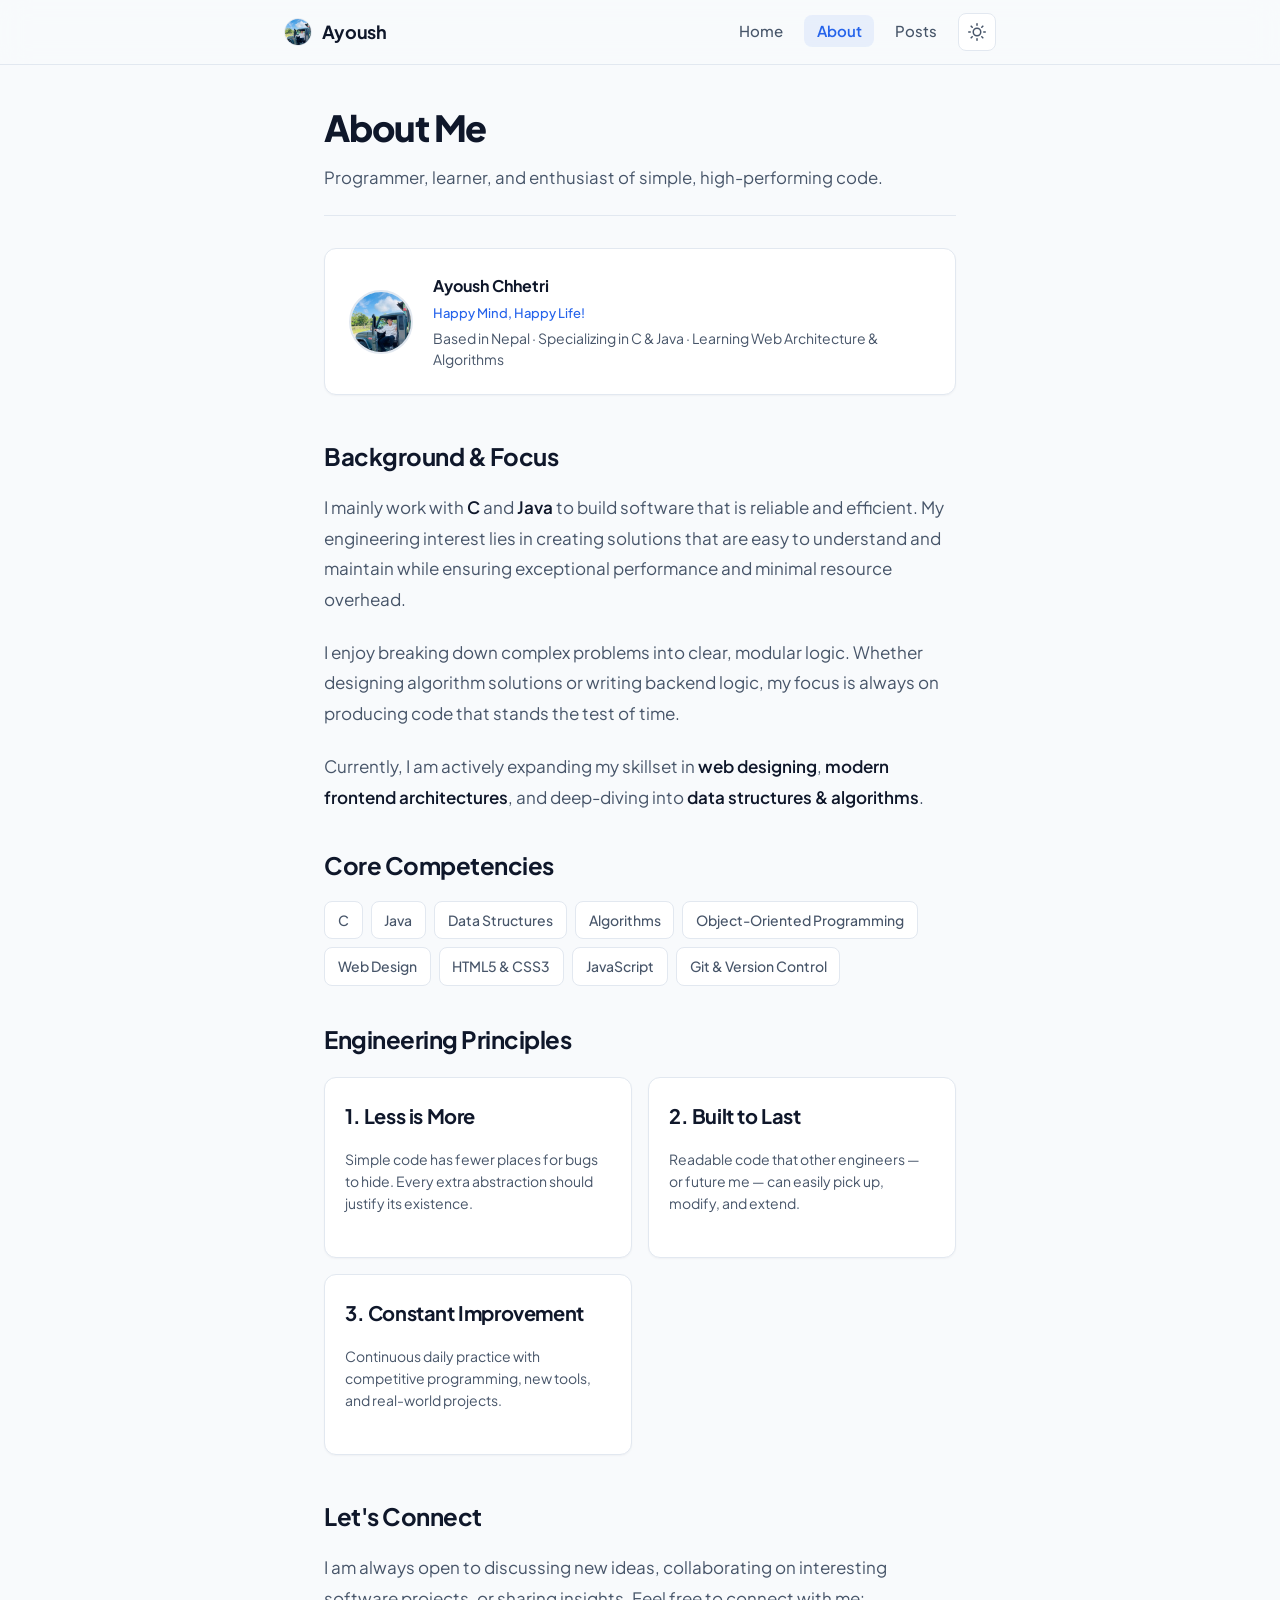
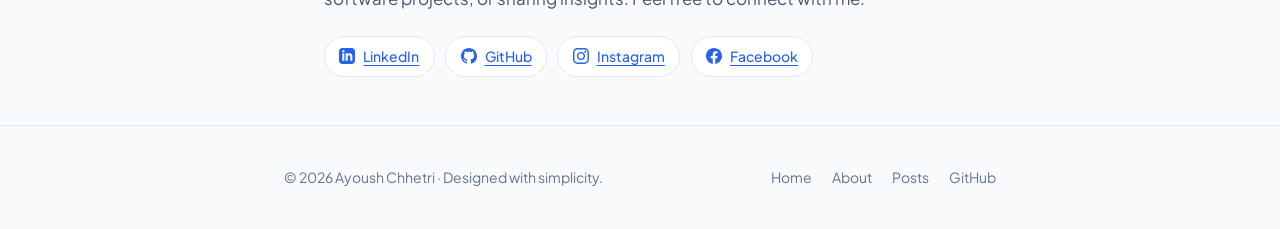
==== commit 9bed2787: "feat: add about and post pages with core styles and theme support" ====
--- a/about/index.html
+++ b/about/index.html
@@ -1,726 +1,191 @@
 <!DOCTYPE html>
-<html lang="en" dir="ltr" class="scroll-smooth" data-default-appearance="dark"
-  data-auto-appearance="true"><head>
+<html lang="en">
+<head>
   <meta charset="utf-8" />
-  
-  <meta http-equiv="content-language" content="en" />
-  
   <meta name="viewport" content="width=device-width, initial-scale=1.0" />
   <meta http-equiv="X-UA-Compatible" content="ie=edge" />
-  
-  <title>About &middot; Ayoush</title>
-  <meta name="title" content="About &middot; Susma" />
-   
-  
-  
-  
-  
-  
-  
-  
-  
-  
-  <link type="text/css" rel="stylesheet" href="/css/main.bundle.min.1c9cd0d1ebaf117272b5c4f6bd49878475cb210d5e0da4f061632d779f5bb46851881c187e6e634dba5071c4e3d80e7d5cec1dd80443b2fa68acd358f9eda881.css"
-    integrity="sha512-HJzQ0euvEXJytcT2vUmHhHXLIQ1eDaTwYWMtd59btGhRiBwYfm5jTbpQccTj2A59XOwd2ARDsvporNNY&#43;e2ogQ==" />
-  
-  
-  <script type="text/javascript" src="/js/appearance.min.516a16745bea5a9bd011138d254cc0fd3973cd55ce6e15f3dec763e7c7c2c7448f8fe7b54cca811cb821b0c7e12cd161caace1dd794ac3d34d40937cbcc9ee12.js"
-    integrity="sha512-UWoWdFvqWpvQERONJUzA/TlzzVXObhXz3sdj58fCx0SPj&#43;e1TMqBHLghsMfhLNFhyqzh3XlKw9NNQJN8vMnuEg=="></script>
-  
-  
-  
-  
-  
-  
-  
-  
-  
-  
-  
-  <script defer type="text/javascript" id="script-bundle" src="/js/main.bundle.min.c178288131a2f1ad46910438db47ac5f7e1c48cf949e49f6dc3310c8ec9660e23fe505805eba4e2e73711335808500360d773a2b64322feb35df52856edca286.js"
-    integrity="sha512-wXgogTGi8a1GkQQ420esX34cSM&#43;Unkn23DMQyOyWYOI/5QWAXrpOLnNxEzWAhQA2DXc6K2QyL&#43;s131KFbtyihg==" data-copy="" data-copied=""></script>
-  
-  
-  
-  <script src="/lib/zoom/zoom.min.37d2094687372da3f7343a221a470f6b8806f7891aa46a5a03966af7f0ebd38b9fe536cb154e6ad28f006d184b294525a7c4054b6bbb4be62d8b453b42db99bd.js" integrity="sha512-N9IJRoc3LaP3NDoiGkcPa4gG94kapGpaA5Zq9/Dr04uf5TbLFU5q0o8AbRhLKUUlp8QFS2u7S&#43;Yti0U7QtuZvQ=="></script>
-  
-  
-  
-  <link rel="apple-touch-icon" sizes="180x180" href="/apple-touch-icon.png" />
-  <link rel="icon" type="image/png" sizes="32x32" href="/favicon-32x32.png" />
-  <link rel="icon" type="image/png" sizes="16x16" href="/favicon-16x16.png" />
-  <link rel="manifest" href="/site.webmanifest" />
-  
-  
-  
-  
-  
-  
-  
-  
-  <meta property="og:url" content="https://susma33.github.io/about/">
-  <meta property="og:site_name" content="Susma">
-  <meta property="og:title" content="About">
-  <meta property="og:locale" content="en">
-  <meta property="og:type" content="article">
-    <meta property="article:published_time" content="2020-11-12T00:00:00+00:00">
-    <meta property="article:modified_time" content="2020-11-12T00:00:00+00:00">
 
-  
-  <meta name="twitter:card" content="summary">
-  <meta name="twitter:title" content="About">
+  <title>About — Ayoush Chhetri</title>
+  <meta name="title" content="About — Ayoush Chhetri" />
+  <meta name="description" content="Learn more about Ayoush Chhetri, his background in C and Java, development principles, and current learning journey." />
+  <meta name="author" content="Ayoush Chhetri" />
+  <link rel="canonical" href="https://ayoushchhetri.com.np/about/" />
 
-  
-  <script type="application/ld+json">
-  [{
-    "@context": "https://schema.org",
-    "@type": "Article",
-    "articleSection": "",
-    "name": "About",
-    "headline": "About",
+  <!-- Open Graph -->
+  <meta property="og:type" content="profile" />
+  <meta property="og:url" content="https://ayoushchhetri.com.np/about/" />
+  <meta property="og:title" content="About — Ayoush Chhetri" />
+  <meta property="og:description" content="Software developer specializing in C and Java with a focus on simplicity, reliability, and efficiency." />
+  <meta property="og:image" content="../img/ayoush.jpg" />
+
+  <!-- Favicons -->
+  <link rel="apple-touch-icon" sizes="180x180" href="../apple-touch-icon.png" />
+  <link rel="icon" type="image/png" sizes="32x32" href="../favicon-32x32.png" />
+  <link rel="icon" type="image/png" sizes="16x16" href="../favicon-16x16.png" />
+  <link rel="icon" type="image/x-icon" href="../favicon.ico" />
+
+  <!-- Stylesheets -->
+  <link rel="stylesheet" href="../css/style.css" />
+
+  <!-- Theme Script -->
+  <script src="../js/theme.js"></script>
+</head>
+<body>
+
+  <!-- Navigation -->
+  <header class="navbar">
+    <div class="container nav-inner">
+      <a href="../index.html" class="nav-brand" aria-label="Ayoush Chhetri Home">
+        <img src="../img/ayoush.jpg" alt="Ayoush Chhetri" class="nav-brand-avatar" />
+        <span>Ayoush</span>
+      </a>
+
+      <div class="nav-actions">
+        <nav>
+          <ul class="nav-links">
+            <li><a href="../index.html" class="nav-link">Home</a></li>
+            <li><a href="index.html" class="nav-link active">About</a></li>
+            <li><a href="../post/index.html" class="nav-link">Posts</a></li>
+          </ul>
+        </nav>
+
+        <!-- Theme Toggle -->
+        <button class="theme-btn" aria-label="Toggle light or dark theme" title="Toggle Theme">
+          <svg class="sun-icon" viewBox="0 0 24 24" fill="none" stroke="currentColor" stroke-width="2" stroke-linecap="round" stroke-linejoin="round">
+            <circle cx="12" cy="12" r="5"></circle>
+            <line x1="12" y1="1" x2="12" y2="3"></line>
+            <line x1="12" y1="21" x2="12" y2="23"></line>
+            <line x1="4.22" y1="4.22" x2="5.64" y2="5.64"></line>
+            <line x1="18.36" y1="18.36" x2="19.78" y2="19.78"></line>
+            <line x1="1" y1="12" x2="3" y2="12"></line>
+            <line x1="21" y1="12" x2="23" y2="12"></line>
+            <line x1="4.22" y1="19.78" x2="5.64" y2="18.36"></line>
+            <line x1="18.36" y1="5.64" x2="19.78" y2="4.22"></line>
+          </svg>
+          <svg class="moon-icon" viewBox="0 0 24 24" fill="none" stroke="currentColor" stroke-width="2" stroke-linecap="round" stroke-linejoin="round">
+            <path d="M21 12.79A9 9 0 1 1 11.21 3 7 7 0 0 0 21 12.79z"></path>
+          </svg>
+        </button>
+
+        <!-- Mobile Menu Toggle -->
+        <button class="mobile-toggle" aria-label="Toggle navigation menu">
+          <svg viewBox="0 0 24 24" width="20" height="20" stroke="currentColor" stroke-width="2" fill="none" stroke-linecap="round" stroke-linejoin="round">
+            <line x1="3" y1="12" x2="21" y2="12"></line>
+            <line x1="3" y1="6" x2="21" y2="6"></line>
+            <line x1="3" y1="18" x2="21" y2="18"></line>
+          </svg>
+        </button>
+      </div>
+    </div>
+  </header>
+
+  <!-- Main Content -->
+  <main class="container content-narrow">
     
-    
-    "inLanguage": "en",
-    "url" : "https://aayoushchhetri.com.np",
-    "author" : {
-      "@type": "Person",
-      "name": "Ayoush Chhetri"
-    },
-    "copyrightYear": "2020",
-    "dateCreated": "2020-11-12T00:00:00\u002b00:00",
-    "datePublished": "2020-11-12T00:00:00\u002b00:00",
-    
-    "dateModified": "2020-11-12T00:00:00\u002b00:00",
-    
-    
-    
-    "mainEntityOfPage": "true",
-    "wordCount": "40"
-  }]
-  </script>
+    <!-- Profile Intro -->
+    <article class="article-header">
+      <h1 class="article-title">About Me</h1>
+      <p style="color: var(--text-secondary); font-size: 1.05rem;">
+        Programmer, learner, and enthusiast of simple, high-performing code.
+      </p>
+    </article>
 
-
-  
-  
-  <meta name="author" content="Ayoush Chhetri" />
-  
-  
-  
-  <link href="https://github.com/bwit25daoh-bit" rel="me" />
-  
-  
-  <link href="https://instagram.com/aayush_chettri_f?igsh=Z2xnaGVqNm93NjB4" rel="me" />
-  
-  
-  <link href="https://facebook.com/aayush.kshetri.131767" rel="me" />
-  
-  
-  
-  
-
-<script src="/lib/jquery/jquery.slim.min.b0dca576e87d7eaa5850ae4e61759c065786cdb6489d68fcc82240539eebd5da522bdb4fda085ffd245808c8fe2acb2516408eb774ef26b5f6015fc6737c0ea8.js" integrity="sha512-sNylduh9fqpYUK5OYXWcBleGzbZInWj8yCJAU57r1dpSK9tP2ghf/SRYCMj&#43;KsslFkCOt3TvJrX2AV/Gc3wOqA=="></script>
-
-
-
-
-
-
-
-
-
-
-
-
-
-
-
-
-
-
-
-
-
-
-  
-  
-
-
-
-  
-  
-  <meta name="theme-color"/>
-  
-  
-</head>
-<body
-  class="flex flex-col h-screen px-6 m-auto text-lg leading-7 max-w-7xl bg-neutral text-neutral-900 dark:bg-neutral-800 dark:text-neutral sm:px-14 md:px-24 lg:px-32 scrollbar-thin scrollbar-track-neutral-200 scrollbar-thumb-neutral-400 dark:scrollbar-track-neutral-800 dark:scrollbar-thumb-neutral-600">
-  <div id="the-top" class="absolute flex self-center">
-    <a class="px-3 py-1 text-sm -translate-y-8 rounded-b-lg bg-primary-200 focus:translate-y-0 dark:bg-neutral-600"
-      href="#main-content"><span
-        class="font-bold text-primary-600 ltr:pr-2 rtl:pl-2 dark:text-primary-400">&darr;</span>Skip to main content</a>
-  </div>
-  
-  
-  <div style="padding-left:0;padding-right:0;padding-top:2px;padding-bottom:3px"
-    class="main-menu flex items-center justify-between px-4 py-6 sm:px-6 md:justify-start gap-x-3">
-    
-    <div class="flex flex-1 items-center justify-between">
-        <nav class="flex space-x-3">
-
-            
-            <a href="/" class="text-base font-medium text-gray-500 hover:text-gray-900">Ayoush</a>
-            
-
-        </nav>
-        <nav class="hidden md:flex items-center gap-x-5 md:ml-12 h-12">
-
-            
-            
-            
-  <a href="/about/"  class="flex items-center text-gray-500 hover:text-primary-600 dark:hover:text-primary-400">
-    
-    <p class="text-base font-medium" title="">
-        About
-    </p>
-</a>
-
-
-
-            
-            
-  <a href="/post/"  class="flex items-center text-gray-500 hover:text-primary-600 dark:hover:text-primary-400">
-    
-    <p class="text-base font-medium" title="">
-        Post
-    </p>
-</a>
-
-
-
-            
-            
-
-            
-
-
-            
-            <button id="search-button" aria-label="Search" class="text-base hover:text-primary-600 dark:hover:text-primary-400"
-                title="">
-                
-
-  <span class="relative block icon">
-    <svg aria-hidden="true" focusable="false" data-prefix="fas" data-icon="search" class="svg-inline--fa fa-search fa-w-16" role="img" xmlns="http://www.w3.org/2000/svg" viewBox="0 0 512 512"><path fill="currentColor" d="M505 442.7L405.3 343c-4.5-4.5-10.6-7-17-7H372c27.6-35.3 44-79.7 44-128C416 93.1 322.9 0 208 0S0 93.1 0 208s93.1 208 208 208c48.3 0 92.7-16.4 128-44v16.3c0 6.4 2.5 12.5 7 17l99.7 99.7c9.4 9.4 24.6 9.4 33.9 0l28.3-28.3c9.4-9.4 9.4-24.6.1-34zM208 336c-70.7 0-128-57.2-128-128 0-70.7 57.2-128 128-128 70.7 0 128 57.2 128 128 0 70.7-57.2 128-128 128z"/></svg>
-
-  </span>
-
-
-            </button>
-            
-
-
-            
-            
-            <div
-                class=" flex items-center">
-                <button id="appearance-switcher" aria-label="Dark mode switcher" type="button" class="text-base hover:text-primary-600 dark:hover:text-primary-400">
-                    <div class="flex items-center justify-center dark:hidden">
-                        
-
-  <span class="relative block icon">
-    <svg xmlns="http://www.w3.org/2000/svg" viewBox="0 0 512 512"><path fill="currentColor" d="M32 256c0-123.8 100.3-224 223.8-224c11.36 0 29.7 1.668 40.9 3.746c9.616 1.777 11.75 14.63 3.279 19.44C245 86.5 211.2 144.6 211.2 207.8c0 109.7 99.71 193 208.3 172.3c9.561-1.805 16.28 9.324 10.11 16.95C387.9 448.6 324.8 480 255.8 480C132.1 480 32 379.6 32 256z"/></svg>
-
-  </span>
-
-
-                    </div>
-                    <div class="items-center justify-center hidden dark:flex">
-                        
-
-  <span class="relative block icon">
-    <svg xmlns="http://www.w3.org/2000/svg" viewBox="0 0 512 512"><path fill="currentColor" d="M256 159.1c-53.02 0-95.1 42.98-95.1 95.1S202.1 351.1 256 351.1s95.1-42.98 95.1-95.1S309 159.1 256 159.1zM509.3 347L446.1 255.1l63.15-91.01c6.332-9.125 1.104-21.74-9.826-23.72l-109-19.7l-19.7-109c-1.975-10.93-14.59-16.16-23.72-9.824L256 65.89L164.1 2.736c-9.125-6.332-21.74-1.107-23.72 9.824L121.6 121.6L12.56 141.3C1.633 143.2-3.596 155.9 2.736 164.1L65.89 256l-63.15 91.01c-6.332 9.125-1.105 21.74 9.824 23.72l109 19.7l19.7 109c1.975 10.93 14.59 16.16 23.72 9.824L256 446.1l91.01 63.15c9.127 6.334 21.75 1.107 23.72-9.822l19.7-109l109-19.7C510.4 368.8 515.6 356.1 509.3 347zM256 383.1c-70.69 0-127.1-57.31-127.1-127.1c0-70.69 57.31-127.1 127.1-127.1s127.1 57.3 127.1 127.1C383.1 326.7 326.7 383.1 256 383.1z"/></svg>
-
-  </span>
-
-
-                    </div>
-                </button>
-            </div>
-            
-
-        </nav>
-        <div class="flex md:hidden items-center gap-x-5 md:ml-12 h-12">
-
-            <span></span>
-
-            
-
-
-            
-            <button id="search-button-mobile" aria-label="Search" class="text-base hover:text-primary-600 dark:hover:text-primary-400"
-                title="">
-                
-
-  <span class="relative block icon">
-    <svg aria-hidden="true" focusable="false" data-prefix="fas" data-icon="search" class="svg-inline--fa fa-search fa-w-16" role="img" xmlns="http://www.w3.org/2000/svg" viewBox="0 0 512 512"><path fill="currentColor" d="M505 442.7L405.3 343c-4.5-4.5-10.6-7-17-7H372c27.6-35.3 44-79.7 44-128C416 93.1 322.9 0 208 0S0 93.1 0 208s93.1 208 208 208c48.3 0 92.7-16.4 128-44v16.3c0 6.4 2.5 12.5 7 17l99.7 99.7c9.4 9.4 24.6 9.4 33.9 0l28.3-28.3c9.4-9.4 9.4-24.6.1-34zM208 336c-70.7 0-128-57.2-128-128 0-70.7 57.2-128 128-128 70.7 0 128 57.2 128 128 0 70.7-57.2 128-128 128z"/></svg>
-
-  </span>
-
-
-            </button>
-            
-
-            
-            
-            <button id="appearance-switcher-mobile" aria-label="Dark mode switcher" type="button" class="text-base hover:text-primary-600 dark:hover:text-primary-400 ltr:mr-1 rtl:ml-1">
-                <div class="flex items-center justify-center dark:hidden">
-                    
-
-  <span class="relative block icon">
-    <svg xmlns="http://www.w3.org/2000/svg" viewBox="0 0 512 512"><path fill="currentColor" d="M32 256c0-123.8 100.3-224 223.8-224c11.36 0 29.7 1.668 40.9 3.746c9.616 1.777 11.75 14.63 3.279 19.44C245 86.5 211.2 144.6 211.2 207.8c0 109.7 99.71 193 208.3 172.3c9.561-1.805 16.28 9.324 10.11 16.95C387.9 448.6 324.8 480 255.8 480C132.1 480 32 379.6 32 256z"/></svg>
-
-  </span>
-
-
-                </div>
-                <div class="items-center justify-center hidden dark:flex">
-                    
-
-  <span class="relative block icon">
-    <svg xmlns="http://www.w3.org/2000/svg" viewBox="0 0 512 512"><path fill="currentColor" d="M256 159.1c-53.02 0-95.1 42.98-95.1 95.1S202.1 351.1 256 351.1s95.1-42.98 95.1-95.1S309 159.1 256 159.1zM509.3 347L446.1 255.1l63.15-91.01c6.332-9.125 1.104-21.74-9.826-23.72l-109-19.7l-19.7-109c-1.975-10.93-14.59-16.16-23.72-9.824L256 65.89L164.1 2.736c-9.125-6.332-21.74-1.107-23.72 9.824L121.6 121.6L12.56 141.3C1.633 143.2-3.596 155.9 2.736 164.1L65.89 256l-63.15 91.01c-6.332 9.125-1.105 21.74 9.824 23.72l109 19.7l19.7 109c1.975 10.93 14.59 16.16 23.72 9.824L256 446.1l91.01 63.15c9.127 6.334 21.75 1.107 23.72-9.822l19.7-109l109-19.7C510.4 368.8 515.6 356.1 509.3 347zM256 383.1c-70.69 0-127.1-57.31-127.1-127.1c0-70.69 57.31-127.1 127.1-127.1s127.1 57.3 127.1 127.1C383.1 326.7 326.7 383.1 256 383.1z"/></svg>
-
-  </span>
-
-
-                </div>
-            </button>
-            
-
-        </div>
-    </div>
-    <div class="-my-2 md:hidden">
-
-        <label id="menu-button" class="block">
-            
-            <div class="cursor-pointer hover:text-primary-600 dark:hover:text-primary-400">
-                
-
-  <span class="relative block icon">
-    <svg xmlns="http://www.w3.org/2000/svg" viewBox="0 0 448 512"><path fill="currentColor" d="M0 96C0 78.33 14.33 64 32 64H416C433.7 64 448 78.33 448 96C448 113.7 433.7 128 416 128H32C14.33 128 0 113.7 0 96zM0 256C0 238.3 14.33 224 32 224H416C433.7 224 448 238.3 448 256C448 273.7 433.7 288 416 288H32C14.33 288 0 273.7 0 256zM416 448H32C14.33 448 0 433.7 0 416C0 398.3 14.33 384 32 384H416C433.7 384 448 398.3 448 416C448 433.7 433.7 448 416 448z"/></svg>
-
-  </span>
-
-
-            </div>
-            <div id="menu-wrapper" style="padding-top:5px;"
-                class="fixed inset-0 z-30 invisible w-screen h-screen m-0 overflow-auto transition-opacity opacity-0 cursor-default bg-neutral-100/50 backdrop-blur-sm dark:bg-neutral-900/50">
-                <ul
-                    class="flex space-y-2 mt-3 flex-col items-end w-full px-6 py-6 mx-auto overflow-visible list-none ltr:text-right rtl:text-left max-w-7xl">
-
-                    <li id="menu-close-button">
-                        <span
-                            class="cursor-pointer inline-block align-text-bottom hover:text-primary-600 dark:hover:text-primary-400">
-
-  <span class="relative block icon">
-    <svg xmlns="http://www.w3.org/2000/svg" viewBox="0 0 320 512"><path fill="currentColor" d="M310.6 361.4c12.5 12.5 12.5 32.75 0 45.25C304.4 412.9 296.2 416 288 416s-16.38-3.125-22.62-9.375L160 301.3L54.63 406.6C48.38 412.9 40.19 416 32 416S15.63 412.9 9.375 406.6c-12.5-12.5-12.5-32.75 0-45.25l105.4-105.4L9.375 150.6c-12.5-12.5-12.5-32.75 0-45.25s32.75-12.5 45.25 0L160 210.8l105.4-105.4c12.5-12.5 32.75-12.5 45.25 0s12.5 32.75 0 45.25l-105.4 105.4L310.6 361.4z"/></svg>
-
-  </span>
-
-</span>
-                    </li>
-
-                    
-
-                    
-  <li class="mt-1">
-    <a href="/about/"  class="flex items-center text-gray-500 hover:text-primary-600 dark:hover:text-primary-400">
-        
-        <p class="text-bg font-bg" title="">
-            About
+    <!-- Author Card -->
+    <div class="author-box" style="margin-top: 0; margin-bottom: 2.5rem;">
+      <img src="../img/ayoush.jpg" alt="Ayoush Chhetri" class="author-box-avatar" />
+      <div class="author-box-info">
+        <div class="author-box-name">Ayoush Chhetri</div>
+        <div style="font-size: 0.8125rem; color: var(--accent); font-weight: 500; margin-bottom: 0.25rem;">Happy Mind, Happy Life!</div>
+        <p class="author-box-bio">
+          Based in Nepal &middot; Specializing in C & Java &middot; Learning Web Architecture & Algorithms
         </p>
-    </a>
-</li>
-
-
-
-
-                    
-
-                    
-  <li class="mt-1">
-    <a href="/post/"  class="flex items-center text-gray-500 hover:text-primary-600 dark:hover:text-primary-400">
-        
-        <p class="text-bg font-bg" title="">
-            Post
-        </p>
-    </a>
-</li>
-
-
-
-
-                    
-
-                </ul>
-                
-                
-
-            </div>
-        </label>
-    </div>
-</div>
-
-
-
-
-
-  
-  <div class="relative flex flex-col grow">
-    <main id="main-content" class="grow">
-      
-
-
-<article>
-  
-
-  <header id="single_header" class="mt-5 max-w-prose">
-    
-    <h1 class="mt-0 text-4xl font-extrabold text-neutral-900 dark:text-neutral">
-      About
-    </h1>
-    <div class="mt-1 mb-6 text-base text-neutral-500 dark:text-neutral-400 print:hidden">
-      
-
-
-
-
-
-  
-  
-
-
-
-
-
-
-
-  
-
-
-
-
-
-  
-
-
-
-  
-
-
-
-
-
-
-
-
-
-
-
-
-
-<div class="flex flex-row flex-wrap items-center">
-  
-  
-  <time datetime="2020-11-12T00:00:00&#43;00:00">12 November 2020</time><span class="px-2 text-primary-500">&middot;</span><span>40 words</span><span class="px-2 text-primary-500">&middot;</span><span title="Reading time">1 min</span>
-  
-
-  
-  
-</div>
-
-
-
-
-
-
-
-
+      </div>
     </div>
 
-    
-    
-    
-    
-    
+    <!-- Article Content -->
+    <div class="article-body">
+      <h2>Background & Focus</h2>
+      <p>
+        I mainly work with <strong>C</strong> and <strong>Java</strong> to build software that is reliable and efficient. My engineering interest lies in creating solutions that are easy to understand and maintain while ensuring exceptional performance and minimal resource overhead.
+      </p>
+      <p>
+        I enjoy breaking down complex problems into clear, modular logic. Whether designing algorithm solutions or writing backend logic, my focus is always on producing code that stands the test of time.
+      </p>
+      <p>
+        Currently, I am actively expanding my skillset in <strong>web designing</strong>, <strong>modern frontend architectures</strong>, and deep-diving into <strong>data structures & algorithms</strong>.
+      </p>
 
-    
+      <h2>Core Competencies</h2>
+      <div class="skills-wrap" style="margin-bottom: 2rem;">
+        <span class="skill-pill">C</span>
+        <span class="skill-pill">Java</span>
+        <span class="skill-pill">Data Structures</span>
+        <span class="skill-pill">Algorithms</span>
+        <span class="skill-pill">Object-Oriented Programming</span>
+        <span class="skill-pill">Web Design</span>
+        <span class="skill-pill">HTML5 & CSS3</span>
+        <span class="skill-pill">JavaScript</span>
+        <span class="skill-pill">Git & Version Control</span>
+      </div>
 
-    
-      
-      
-        
-        
-<div class="flex author">
-  
-    
-    
-      
-    
-    
-      
-        
-      
-      <img class="!mt-0 !mb-0 h-24 w-24 rounded-full ltr:mr-4 rtl:ml-4" width="96" height="96"
-      alt="Ayoush chhetri" src="/img/ayoush.jpg" />
-    
-  
-  <div class="place-self-center">
-    
-    <div class="text-[0.6rem] uppercase leading-3 text-neutral-500 dark:text-neutral-400">
-      Author
+      <h2>Engineering Principles</h2>
+      <div class="feature-grid" style="margin-bottom: 2.5rem;">
+        <div class="feature-box">
+          <h3 class="feature-title" style="margin-top: 0;">1. Less is More</h3>
+          <p class="feature-desc">Simple code has fewer places for bugs to hide. Every extra abstraction should justify its existence.</p>
+        </div>
+        <div class="feature-box">
+          <h3 class="feature-title" style="margin-top: 0;">2. Built to Last</h3>
+          <p class="feature-desc">Readable code that other engineers — or future me — can easily pick up, modify, and extend.</p>
+        </div>
+        <div class="feature-box">
+          <h3 class="feature-title" style="margin-top: 0;">3. Constant Improvement</h3>
+          <p class="feature-desc">Continuous daily practice with competitive programming, new tools, and real-world projects.</p>
+        </div>
+      </div>
+
+      <h2>Let's Connect</h2>
+      <p>
+        I am always open to discussing new ideas, collaborating on interesting software projects, or sharing insights. Feel free to connect with me:
+      </p>
+
+      <div class="social-links" style="margin-top: 1rem; margin-bottom: 2rem;">
+        <a href="https://www.linkedin.com/in/aayushchhetri" target="_blank" rel="noopener noreferrer" class="social-btn">
+          <svg viewBox="0 0 24 24"><path d="M19 0h-14c-2.761 0-5 2.239-5 5v14c0 2.761 2.239 5 5 5h14c2.762 0 5-2.239 5-5v-14c0-2.761-2.238-5-5-5zm-11 19h-3v-11h3v11zm-1.5-12.268c-.966 0-1.75-.79-1.75-1.764s.784-1.764 1.75-1.764 1.75.79 1.75 1.764-.783 1.764-1.75 1.764zm13.5 12.268h-3v-5.604c0-3.368-4-3.113-4 0v5.604h-3v-11h3v1.765c1.396-2.586 7-2.777 7 2.476v6.759z"/></svg>
+          <span>LinkedIn</span>
+        </a>
+
+        <a href="https://github.com/bwit25daoh-bit" target="_blank" rel="noopener noreferrer" class="social-btn">
+          <svg viewBox="0 0 24 24"><path d="M12 0C5.37 0 0 5.37 0 12c0 5.31 3.435 9.795 8.205 11.385.6.105.825-.255.825-.57 0-.285-.015-1.23-.015-2.235-3.015.555-3.795-.735-4.035-1.41-.135-.345-.72-1.41-1.23-1.695-.42-.225-1.02-.78-.015-.795.945-.015 1.62.87 1.845 1.23 1.08 1.815 2.805 1.305 3.495.99.105-.78.42-1.305.765-1.605-2.67-.3-5.46-1.335-5.46-5.925 0-1.305.465-2.385 1.23-3.225-.12-.3-.54-1.53.12-3.18 0 0 1.005-.315 3.3 1.23.96-.27 1.98-.405 3-.405s2.04.135 3 .405c2.295-1.56 3.3-1.23 3.3-1.23.66 1.65.24 2.88.12 3.18.765.84 1.23 1.905 1.23 3.225 0 4.605-2.805 5.625-5.475 5.925.435.375.81 1.095.81 2.22 0 1.605-.015 2.895-.015 3.3 0 .315.225.69.825.57A12.02 12.02 0 0 0 24 12c0-6.63-5.37-12-12-12z"/></svg>
+          <span>GitHub</span>
+        </a>
+
+        <a href="https://instagram.com/aayush_chettri_f?igsh=Z2xnaGVqNm93NjB4" target="_blank" rel="noopener noreferrer" class="social-btn">
+          <svg viewBox="0 0 24 24"><path d="M12 2.163c3.204 0 3.584.012 4.85.07 3.252.148 4.771 1.691 4.919 4.919.058 1.265.069 1.645.069 4.849 0 3.205-.012 3.584-.069 4.849-.149 3.225-1.664 4.771-4.919 4.919-1.266.058-1.644.07-4.85.07-3.204 0-3.584-.012-4.849-.07-3.26-.149-4.771-1.699-4.919-4.92-.058-1.265-.07-1.644-.07-4.849 0-3.204.013-3.583.07-4.849.149-3.227 1.664-4.771 4.919-4.919 1.266-.057 1.645-.069 4.849-.069zm0-2.163c-3.259 0-3.667.014-4.947.072-4.358.2-6.78 2.618-6.98 6.98-.059 1.281-.073 1.689-.073 4.948 0 3.259.014 3.668.072 4.948.2 4.358 2.618 6.78 6.98 6.98 1.281.058 1.689.072 4.948.072 3.259 0 3.668-.014 4.948-.072 4.354-.2 6.782-2.618 6.979-6.98.059-1.28.073-1.689.073-4.948 0-3.259-.014-3.667-.072-4.947-.196-4.354-2.617-6.78-6.979-6.98-1.281-.059-1.69-.073-4.949-.073zm0 5.838c-3.403 0-6.162 2.759-6.162 6.162s2.759 6.163 6.162 6.163 6.162-2.759 6.162-6.163c0-3.403-2.759-6.162-6.162-6.162zm0 10.162c-2.209 0-4-1.79-4-4 0-2.209 1.791-4 4-4s4 1.791 4 4c0 2.21-1.791 4-4 4zm6.406-11.845c-.796 0-1.441.645-1.441 1.44s.645 1.44 1.441 1.44c.795 0 1.439-.645 1.439-1.44s-.644-1.44-1.439-1.44z"/></svg>
+          <span>Instagram</span>
+        </a>
+
+        <a href="https://facebook.com/aayush.kshetri.131767" target="_blank" rel="noopener noreferrer" class="social-btn">
+          <svg viewBox="0 0 24 24"><path d="M24 12.073c0-6.627-5.373-12-12-12s-12 5.373-12 12c0 5.99 4.388 10.954 10.125 11.854v-8.385H7.078v-3.47h3.047V9.43c0-3.007 1.792-4.669 4.533-4.669 1.312 0 2.686.235 2.686.235v2.953H15.83c-1.491 0-1.956.925-1.956 1.874v2.25h3.328l-.532 3.47h-2.796v8.385C19.612 23.027 24 18.062 24 12.073z"/></svg>
+          <span>Facebook</span>
+        </a>
+      </div>
     </div>
-    <div class="font-semibold leading-6 text-neutral-800 dark:text-neutral-300">
-      Ayoush Chhetri
+
+  </main>
+
+  <!-- Footer -->
+  <footer class="footer">
+    <div class="container footer-inner">
+      <p>&copy; 2026 Ayoush Chhetri &middot; Designed with simplicity.</p>
+      <nav class="footer-nav">
+        <a href="../index.html">Home</a>
+        <a href="index.html">About</a>
+        <a href="../post/index.html">Posts</a>
+        <a href="https://github.com/bwit25daoh-bit" target="_blank" rel="noopener noreferrer">GitHub</a>
+      </nav>
     </div>
-    
-    
-    <div class="text-sm text-neutral-700 dark:text-neutral-400">Happy Mind, Happy Life!</div>
-    
-    <div class="text-2xl sm:text-lg">
-  <div class="flex flex-wrap text-neutral-400 dark:text-neutral-500">
-    
-      
-        <a
-          class="px-1 hover:text-primary-700 dark:hover:text-primary-400"
-          href="https://github.com/bwit25daoh-bit"
-          target="_blank"
-          aria-label="Github"
-          rel="me noopener noreferrer"
-          ><span class="inline-block align-text-bottom">
+  </footer>
 
-  <span class="relative block icon">
-    <svg xmlns="http://www.w3.org/2000/svg" viewBox="0 0 496 512"><path fill="currentColor" d="M165.9 397.4c0 2-2.3 3.6-5.2 3.6-3.3.3-5.6-1.3-5.6-3.6 0-2 2.3-3.6 5.2-3.6 3-.3 5.6 1.3 5.6 3.6zm-31.1-4.5c-.7 2 1.3 4.3 4.3 4.9 2.6 1 5.6 0 6.2-2s-1.3-4.3-4.3-5.2c-2.6-.7-5.5.3-6.2 2.3zm44.2-1.7c-2.9.7-4.9 2.6-4.6 4.9.3 2 2.9 3.3 5.9 2.6 2.9-.7 4.9-2.6 4.6-4.6-.3-1.9-3-3.2-5.9-2.9zM244.8 8C106.1 8 0 113.3 0 252c0 110.9 69.8 205.8 169.5 239.2 12.8 2.3 17.3-5.6 17.3-12.1 0-6.2-.3-40.4-.3-61.4 0 0-70 15-84.7-29.8 0 0-11.4-29.1-27.8-36.6 0 0-22.9-15.7 1.6-15.4 0 0 24.9 2 38.6 25.8 21.9 38.6 58.6 27.5 72.9 20.9 2.3-16 8.8-27.1 16-33.7-55.9-6.2-112.3-14.3-112.3-110.5 0-27.5 7.6-41.3 23.6-58.9-2.6-6.5-11.1-33.3 2.6-67.9 20.9-6.5 69 27 69 27 20-5.6 41.5-8.5 62.8-8.5s42.8 2.9 62.8 8.5c0 0 48.1-33.6 69-27 13.7 34.7 5.2 61.4 2.6 67.9 16 17.7 25.8 31.5 25.8 58.9 0 96.5-58.9 104.2-114.8 110.5 9.2 7.9 17 22.9 17 46.4 0 33.7-.3 75.4-.3 83.6 0 6.5 4.6 14.4 17.3 12.1C428.2 457.8 496 362.9 496 252 496 113.3 383.5 8 244.8 8zM97.2 352.9c-1.3 1-1 3.3.7 5.2 1.6 1.6 3.9 2.3 5.2 1 1.3-1 1-3.3-.7-5.2-1.6-1.6-3.9-2.3-5.2-1zm-10.8-8.1c-.7 1.3.3 2.9 2.3 3.9 1.6 1 3.6.7 4.3-.7.7-1.3-.3-2.9-2.3-3.9-2-.6-3.6-.3-4.3.7zm32.4 35.6c-1.6 1.3-1 4.3 1.3 6.2 2.3 2.3 5.2 2.6 6.5 1 1.3-1.3.7-4.3-1.3-6.2-2.2-2.3-5.2-2.6-6.5-1zm-11.4-14.7c-1.6 1-1.6 3.6 0 5.9 1.6 2.3 4.3 3.3 5.6 2.3 1.6-1.3 1.6-3.9 0-6.2-1.4-2.3-4-3.3-5.6-2z"/></svg>
-
-  </span>
-
-</span></a
-        >
-      
-    
-      
-        <a
-          class="px-1 hover:text-primary-700 dark:hover:text-primary-400"
-          href="https://instagram.com/aayush_chettri_f?igsh=Z2xnaGVqNm93NjB4"
-          target="_blank"
-          aria-label="Instagram"
-          rel="me noopener noreferrer"
-          ><span class="inline-block align-text-bottom">
-
-  <span class="relative block icon">
-    <svg xmlns="http://www.w3.org/2000/svg" viewBox="0 0 448 512"><path fill="currentColor" d="M224.1 141c-63.6 0-114.9 51.3-114.9 114.9s51.3 114.9 114.9 114.9S339 319.5 339 255.9 287.7 141 224.1 141zm0 189.6c-41.1 0-74.7-33.5-74.7-74.7s33.5-74.7 74.7-74.7 74.7 33.5 74.7 74.7-33.6 74.7-74.7 74.7zm146.4-194.3c0 14.9-12 26.8-26.8 26.8-14.9 0-26.8-12-26.8-26.8s12-26.8 26.8-26.8 26.8 12 26.8 26.8zm76.1 27.2c-1.7-35.9-9.9-67.7-36.2-93.9-26.2-26.2-58-34.4-93.9-36.2-37-2.1-147.9-2.1-184.9 0-35.8 1.7-67.6 9.9-93.9 36.1s-34.4 58-36.2 93.9c-2.1 37-2.1 147.9 0 184.9 1.7 35.9 9.9 67.7 36.2 93.9s58 34.4 93.9 36.2c37 2.1 147.9 2.1 184.9 0 35.9-1.7 67.7-9.9 93.9-36.2 26.2-26.2 34.4-58 36.2-93.9 2.1-37 2.1-147.8 0-184.8zM398.8 388c-7.8 19.6-22.9 34.7-42.6 42.6-29.5 11.7-99.5 9-132.1 9s-102.7 2.6-132.1-9c-19.6-7.8-34.7-22.9-42.6-42.6-11.7-29.5-9-99.5-9-132.1s-2.6-102.7 9-132.1c7.8-19.6 22.9-34.7 42.6-42.6 29.5-11.7 99.5-9 132.1-9s102.7-2.6 132.1 9c19.6 7.8 34.7 22.9 42.6 42.6 11.7 29.5 9 99.5 9 132.1s2.7 102.7-9 132.1z"/></svg>
-
-  </span>
-
-</span></a
-        >
-      
-    
-      
-        <a
-          class="px-1 hover:text-primary-700 dark:hover:text-primary-400"
-          href="https://facebook.com/aayush.kshetri.131767"
-          target="_blank"
-          aria-label="Facebook"
-          rel="me noopener noreferrer"
-          ><span class="inline-block align-text-bottom">
-
-  <span class="relative block icon">
-    <svg xmlns="http://www.w3.org/2000/svg" viewBox="0 0 512 512"><path fill="currentColor" d="M504 256C504 119 393 8 256 8S8 119 8 256c0 123.78 90.69 226.38 209.25 245V327.69h-63V256h63v-54.64c0-62.15 37-96.48 93.67-96.48 27.14 0 55.52 4.84 55.52 4.84v61h-31.28c-30.8 0-40.41 19.12-40.41 38.73V256h68.78l-11 71.69h-57.78V501C413.31 482.38 504 379.78 504 256z"/></svg>
-
-  </span>
-
-</span></a
-        >
-      
-    
-  </div>
-
-</div>
-  </div>
-</div>
-
-      
-
-      
-
-      
-      <div class="mb-5"></div>
-      
-
-    
-
-  </header>
-  
-  <section class="flex flex-col max-w-full mt-0 prose dark:prose-invert lg:flex-row">
-    
-    
-
-      <div class="min-w-0 min-h-0 max-w-fit">
-        
-        
-
-
-        <div class="article-content max-w-prose mb-20">
-          <!--My primary programming languages are C and Java, which I use to create software that is both reliable and performant.-->
-<!---->
-<!--My expertise lies in designing solutions that are straightforward yet powerful, ensuring that they are easy to maintain and deliver exceptional performance.-->
-<!---->
-<!--Feel free to stay in touch with me on [LinkedIn](https://www.linkedin.com/in/amrit-bhattarai-30ab42323/).-->
-<p>I mainly work with C and Java to build software that is reliable and efficient.</p>
-<p>I focus on creating solutions that are easy to understand and maintain while ensuring they perform well.</p>
-<p>Feel free to connect with me on <a href="https://www.linkedin.com/in/aayushchhetri" target="_blank">LinkedIn</a></p>
-
-          
-          
-          
-        </div>
-        
-        
-
-        
-        
-
-          
-      </div>
-     
-      
-      
-        
-        
-          
-          
-        
-      <script>
-        var oid = "views_about\/index.md"
-        var oid_likes = "likes_about\/index.md"
-      </script>
-      
-      
-      <script type="text/javascript" src="/js/page.min.0860cf4e04fa2d72cc33ddba263083464d48f67de06114529043cb4623319efed4f484fd7f1730df5abea0e2da6f3538855634081d02f2d6e920b956f063e823.js" integrity="sha512-CGDPTgT6LXLMM926JjCDRk1I9n3gYRRSkEPLRiMxnv7U9IT9fxcw31q&#43;oOLabzU4hVY0CB0C8tbpILlW8GPoIw=="></script>
-      
-  
-    </section>
-  <footer class="pt-8 max-w-prose print:hidden">
-
-    
-  
-
-
-    
-  </footer>
-</article>
-
-      <div id="top-scroller" class="pointer-events-none absolute top-[110vh] bottom-0 w-12 ltr:right-0 rtl:left-0">
-  <a href="#the-top"
-    class="pointer-events-auto sticky top-[calc(100vh-5.5rem)] flex h-12 w-12 mb-16 items-center justify-center rounded-full bg-neutral/50 text-xl text-neutral-700 hover:text-primary-600 dark:bg-neutral-800/50 dark:text-neutral dark:hover:text-primary-400"
-    aria-label="Scroll to top" title="Scroll to top">
-    &uarr;
-  </a>
-</div>
-    </main><footer id="site-footer" class="py-10 print:hidden">
-  
-  
-    
-  
-  <div class="flex items-center justify-between">
-
-    
-    
-    <p class="text-sm text-neutral-500 dark:text-neutral-400">
-      &copy;
-      2026
-        Ayoush Chhetri
-    </p>
-    
-
-    
-    
-    <p class="text-xs text-neutral-500 dark:text-neutral-400">
-      
-      
-      Powered by Ayoush Chhetri
-    </p>
-    
-
-  </div>
-  <script>
-    
-    mediumZoom(document.querySelectorAll("img:not(.nozoom)"), {
-      margin: 24,
-      background: 'rgba(0,0,0,0.5)',
-      scrollOffset: 0,
-    })
-    
-  </script>
-  
-  
-  <script type="text/javascript" src="/js/process.min.ee03488f19c93c2efb199e2e3014ea5f3cb2ce7d45154adb3399a158cac27ca52831db249ede5bb602700ef87eb02434139de0858af1818ab0fb4182472204a4.js" integrity="sha512-7gNIjxnJPC77GZ4uMBTqXzyyzn1FFUrbM5mhWMrCfKUoMdsknt5btgJwDvh&#43;sCQ0E53ghYrxgYqw&#43;0GCRyIEpA=="></script>
-  
-  
-</footer>
-<div
-  id="search-wrapper"
-  class="invisible fixed inset-0 flex h-screen w-screen cursor-default flex-col bg-neutral-500/50 p-4 backdrop-blur-sm dark:bg-neutral-900/50 sm:p-6 md:p-[10vh] lg:p-[12vh]"
-  data-url="https://susma33.github.io/"
-  style="z-index:500"
->
-  <div
-    id="search-modal"
-    class="flex flex-col w-full max-w-3xl min-h-0 mx-auto border rounded-md shadow-lg top-20 border-neutral-200 bg-neutral dark:border-neutral-700 dark:bg-neutral-800"
-  >
-    <header class="relative z-10 flex items-center justify-between flex-none px-2">
-      <form class="flex items-center flex-auto min-w-0">
-        <div class="flex items-center justify-center w-8 h-8 text-neutral-400">
-          
-
-  <span class="relative block icon">
-    <svg aria-hidden="true" focusable="false" data-prefix="fas" data-icon="search" class="svg-inline--fa fa-search fa-w-16" role="img" xmlns="http://www.w3.org/2000/svg" viewBox="0 0 512 512"><path fill="currentColor" d="M505 442.7L405.3 343c-4.5-4.5-10.6-7-17-7H372c27.6-35.3 44-79.7 44-128C416 93.1 322.9 0 208 0S0 93.1 0 208s93.1 208 208 208c48.3 0 92.7-16.4 128-44v16.3c0 6.4 2.5 12.5 7 17l99.7 99.7c9.4 9.4 24.6 9.4 33.9 0l28.3-28.3c9.4-9.4 9.4-24.6.1-34zM208 336c-70.7 0-128-57.2-128-128 0-70.7 57.2-128 128-128 70.7 0 128 57.2 128 128 0 70.7-57.2 128-128 128z"/></svg>
-
-  </span>
-
-
-        </div>
-        <input
-          type="search"
-          id="search-query"
-          class="flex flex-auto h-12 mx-1 bg-transparent appearance-none focus:outline-dotted focus:outline-2 focus:outline-transparent"
-          placeholder="Search"
-          tabindex="0"
-        />
-      </form>
-      <button
-        id="close-search-button"
-        class="flex items-center justify-center w-8 h-8 text-neutral-700 hover:text-primary-600 dark:text-neutral dark:hover:text-primary-400"
-        title="Close (Esc)"
-      >
-        
-
-  <span class="relative block icon">
-    <svg xmlns="http://www.w3.org/2000/svg" viewBox="0 0 320 512"><path fill="currentColor" d="M310.6 361.4c12.5 12.5 12.5 32.75 0 45.25C304.4 412.9 296.2 416 288 416s-16.38-3.125-22.62-9.375L160 301.3L54.63 406.6C48.38 412.9 40.19 416 32 416S15.63 412.9 9.375 406.6c-12.5-12.5-12.5-32.75 0-45.25l105.4-105.4L9.375 150.6c-12.5-12.5-12.5-32.75 0-45.25s32.75-12.5 45.25 0L160 210.8l105.4-105.4c12.5-12.5 32.75-12.5 45.25 0s12.5 32.75 0 45.25l-105.4 105.4L310.6 361.4z"/></svg>
-
-  </span>
-
-
-      </button>
-    </header>
-    <section class="flex-auto px-2 overflow-auto">
-      <ul id="search-results">
-        
-      </ul>
-    </section>
-  </div>
-</div>
-
-  </div>
 </body>
-
 </html>
--- a/css/style.css
+++ b/css/style.css
@@ -0,0 +1,909 @@
+/* ==========================================================================
+   Ayoush Chhetri — Personal Website Design System
+   Clean, Modern, Minimalist UI with Light & Dark Theme
+   ========================================================================== */
+
+@import url('https://fonts.googleapis.com/css2?family=Plus+Jakarta+Sans:ital,wght@0,300;0,400;0,500;0,600;0,700;0,800;1,400&family=JetBrains+Mono:wght@400;500&display=swap');
+
+/* --- CSS Variables & Theme Tokens --- */
+:root {
+  --font-sans: 'Plus Jakarta Sans', -apple-system, BlinkMacSystemFont, 'Segoe UI', Roboto, sans-serif;
+  --font-mono: 'JetBrains Mono', ui-monospace, SFMono-Regular, Menlo, Monaco, Consolas, monospace;
+
+  /* Light Mode Palette */
+  --bg-page: #f8fafc;
+  --bg-card: #ffffff;
+  --bg-card-hover: #f1f5f9;
+  --bg-nav: rgba(248, 250, 252, 0.82);
+  --bg-tag: #f1f5f9;
+  --bg-tag-hover: #e2e8f0;
+  --bg-code: #f1f5f9;
+  --bg-quote: rgba(37, 99, 235, 0.04);
+
+  --border-subtle: #e2e8f0;
+  --border-card: #e2e8f0;
+  --border-focus: #3b82f6;
+
+  --text-primary: #0f172a;
+  --text-secondary: #475569;
+  --text-muted: #64748b;
+  --text-inverse: #ffffff;
+
+  --accent: #2563eb;
+  --accent-hover: #1d4ed8;
+  --accent-subtle: rgba(37, 99, 235, 0.08);
+  --accent-glow: rgba(37, 99, 235, 0.2);
+
+  --status-dot: #10b981;
+  --status-bg: rgba(16, 185, 129, 0.1);
+  --status-border: rgba(16, 185, 129, 0.25);
+
+  --shadow-sm: 0 1px 2px rgba(15, 23, 42, 0.04);
+  --shadow-card: 0 1px 3px rgba(15, 23, 42, 0.04), 0 6px 16px rgba(15, 23, 42, 0.03);
+  --shadow-hover: 0 4px 6px -1px rgba(15, 23, 42, 0.06), 0 12px 24px -2px rgba(15, 23, 42, 0.08);
+
+  --radius-sm: 8px;
+  --radius-md: 12px;
+  --radius-lg: 16px;
+  --radius-full: 9999px;
+
+  --container-max: 760px;
+  --content-max: 680px;
+
+  --transition-fast: 0.15s ease;
+  --transition-normal: 0.25s cubic-bezier(0.16, 1, 0.3, 1);
+}
+
+/* Dark Mode Tokens */
+html.dark {
+  --bg-page: #0b0f17;
+  --bg-card: #121824;
+  --bg-card-hover: #172030;
+  --bg-nav: rgba(11, 15, 23, 0.85);
+  --bg-tag: #172030;
+  --bg-tag-hover: #1e293b;
+  --bg-code: #172030;
+  --bg-quote: rgba(56, 189, 248, 0.05);
+
+  --border-subtle: #1e293b;
+  --border-card: #1e293b;
+  --border-focus: #60a5fa;
+
+  --text-primary: #f8fafc;
+  --text-secondary: #cbd5e1;
+  --text-muted: #64748b;
+  --text-inverse: #0f172a;
+
+  --accent: #60a5fa;
+  --accent-hover: #93c5fd;
+  --accent-subtle: rgba(96, 165, 250, 0.12);
+  --accent-glow: rgba(96, 165, 250, 0.25);
+
+  --status-dot: #34d399;
+  --status-bg: rgba(52, 211, 153, 0.12);
+  --status-border: rgba(52, 211, 153, 0.3);
+
+  --shadow-sm: 0 1px 2px rgba(0, 0, 0, 0.3);
+  --shadow-card: 0 1px 3px rgba(0, 0, 0, 0.3), 0 6px 16px rgba(0, 0, 0, 0.25);
+  --shadow-hover: 0 4px 6px rgba(0, 0, 0, 0.4), 0 14px 28px rgba(0, 0, 0, 0.35);
+}
+
+/* --- Base & Reset --- */
+*, *::before, *::after {
+  box-sizing: border-box;
+  margin: 0;
+  padding: 0;
+}
+
+html {
+  font-size: 16px;
+  scroll-behavior: smooth;
+  -webkit-font-smoothing: antialiased;
+  -moz-osx-font-smoothing: grayscale;
+}
+
+body {
+  font-family: var(--font-sans);
+  background-color: var(--bg-page);
+  color: var(--text-primary);
+  line-height: 1.65;
+  min-height: 100vh;
+  display: flex;
+  flex-direction: column;
+  transition: background-color var(--transition-normal), color var(--transition-normal);
+}
+
+a {
+  color: inherit;
+  text-decoration: none;
+  transition: color var(--transition-fast);
+}
+
+img {
+  max-width: 100%;
+  display: block;
+}
+
+button {
+  font-family: inherit;
+  background: none;
+  border: none;
+  cursor: pointer;
+  color: inherit;
+}
+
+/* --- Layout Container --- */
+.container {
+  width: 100%;
+  max-width: var(--container-max);
+  margin: 0 auto;
+  padding: 0 1.5rem;
+}
+
+.content-narrow {
+  max-width: var(--content-max);
+  margin: 0 auto;
+}
+
+/* --- Navigation Bar --- */
+.navbar {
+  position: sticky;
+  top: 0;
+  z-index: 50;
+  background-color: var(--bg-nav);
+  backdrop-filter: blur(14px);
+  -webkit-backdrop-filter: blur(14px);
+  border-bottom: 1px solid var(--border-subtle);
+  transition: background-color var(--transition-normal), border-color var(--transition-normal);
+}
+
+.nav-inner {
+  display: flex;
+  align-items: center;
+  justify-content: space-between;
+  height: 64px;
+}
+
+.nav-brand {
+  display: flex;
+  align-items: center;
+  gap: 0.6rem;
+  font-weight: 700;
+  font-size: 1.125rem;
+  color: var(--text-primary);
+  letter-spacing: -0.02em;
+}
+
+.nav-brand-avatar {
+  width: 28px;
+  height: 28px;
+  border-radius: var(--radius-full);
+  object-fit: cover;
+  border: 1.5px solid var(--border-subtle);
+}
+
+.nav-links {
+  display: flex;
+  align-items: center;
+  gap: 0.5rem;
+  list-style: none;
+}
+
+.nav-link {
+  font-size: 0.9375rem;
+  font-weight: 500;
+  color: var(--text-secondary);
+  padding: 0.4rem 0.8rem;
+  border-radius: var(--radius-sm);
+  transition: all var(--transition-fast);
+}
+
+.nav-link:hover,
+.nav-link.active {
+  color: var(--text-primary);
+  background-color: var(--accent-subtle);
+}
+
+.nav-link.active {
+  color: var(--accent);
+  font-weight: 600;
+}
+
+.nav-actions {
+  display: flex;
+  align-items: center;
+  gap: 0.5rem;
+}
+
+/* --- Theme Switcher Button --- */
+.theme-btn {
+  display: inline-flex;
+  align-items: center;
+  justify-content: center;
+  width: 38px;
+  height: 38px;
+  border-radius: var(--radius-sm);
+  border: 1px solid var(--border-subtle);
+  background-color: var(--bg-card);
+  color: var(--text-secondary);
+  transition: all var(--transition-fast);
+}
+
+.theme-btn:hover {
+  color: var(--accent);
+  border-color: var(--accent);
+  background-color: var(--accent-subtle);
+  transform: rotate(15deg);
+}
+
+.theme-btn svg {
+  width: 18px;
+  height: 18px;
+  transition: transform var(--transition-normal);
+}
+
+.theme-btn .moon-icon {
+  display: none;
+}
+
+html.dark .theme-btn .sun-icon {
+  display: none;
+}
+
+html.dark .theme-btn .moon-icon {
+  display: block;
+}
+
+/* Mobile Menu Toggle */
+.mobile-toggle {
+  display: none;
+  width: 38px;
+  height: 38px;
+  border-radius: var(--radius-sm);
+  border: 1px solid var(--border-subtle);
+  align-items: center;
+  justify-content: center;
+  color: var(--text-secondary);
+}
+
+@media (max-width: 640px) {
+  .mobile-toggle {
+    display: inline-flex;
+  }
+  .nav-links {
+    display: none;
+    position: absolute;
+    top: 64px;
+    left: 0;
+    right: 0;
+    background-color: var(--bg-card);
+    flex-direction: column;
+    padding: 1rem 1.5rem;
+    gap: 0.5rem;
+    border-bottom: 1px solid var(--border-subtle);
+    box-shadow: var(--shadow-card);
+  }
+  .nav-links.open {
+    display: flex;
+  }
+  .nav-link {
+    width: 100%;
+    padding: 0.6rem 0.8rem;
+  }
+}
+
+/* --- Hero Section --- */
+.hero-section {
+  padding: 3.5rem 0 2.5rem;
+}
+
+.hero-card {
+  display: flex;
+  align-items: flex-start;
+  gap: 2rem;
+}
+
+.hero-avatar-wrapper {
+  position: relative;
+  flex-shrink: 0;
+}
+
+.hero-avatar {
+  width: 110px;
+  height: 110px;
+  border-radius: var(--radius-full);
+  object-fit: cover;
+  border: 3px solid var(--bg-card);
+  box-shadow: 0 0 0 2px var(--border-subtle), var(--shadow-card);
+  transition: transform var(--transition-normal), box-shadow var(--transition-normal);
+}
+
+.hero-avatar:hover {
+  transform: scale(1.03);
+  box-shadow: 0 0 0 2px var(--accent), var(--shadow-hover);
+}
+
+.hero-details {
+  flex: 1;
+}
+
+.status-badge {
+  display: inline-flex;
+  align-items: center;
+  gap: 0.5rem;
+  padding: 0.25rem 0.75rem;
+  background-color: var(--status-bg);
+  border: 1px solid var(--status-border);
+  border-radius: var(--radius-full);
+  font-size: 0.8125rem;
+  font-weight: 500;
+  color: var(--text-secondary);
+  margin-bottom: 0.85rem;
+}
+
+.status-dot {
+  width: 8px;
+  height: 8px;
+  background-color: var(--status-dot);
+  border-radius: var(--radius-full);
+  position: relative;
+}
+
+.status-dot::after {
+  content: '';
+  position: absolute;
+  inset: -3px;
+  border-radius: var(--radius-full);
+  background-color: var(--status-dot);
+  opacity: 0.4;
+  animation: pulse 2s infinite ease-out;
+}
+
+@keyframes pulse {
+  0% { transform: scale(0.9); opacity: 0.6; }
+  100% { transform: scale(2.2); opacity: 0; }
+}
+
+.hero-name {
+  font-size: 2.25rem;
+  font-weight: 800;
+  letter-spacing: -0.03em;
+  color: var(--text-primary);
+  line-height: 1.2;
+  margin-bottom: 0.35rem;
+}
+
+.hero-role {
+  font-size: 1.0625rem;
+  font-weight: 500;
+  color: var(--accent);
+  margin-bottom: 1rem;
+}
+
+.hero-bio {
+  font-size: 1rem;
+  color: var(--text-secondary);
+  line-height: 1.7;
+  margin-bottom: 1.5rem;
+}
+
+.hero-bio strong {
+  color: var(--text-primary);
+  font-weight: 600;
+}
+
+/* --- Social Buttons --- */
+.social-links {
+  display: flex;
+  flex-wrap: wrap;
+  align-items: center;
+  gap: 0.65rem;
+}
+
+.social-btn {
+  display: inline-flex;
+  align-items: center;
+  gap: 0.5rem;
+  padding: 0.45rem 0.9rem;
+  background-color: var(--bg-card);
+  border: 1px solid var(--border-subtle);
+  border-radius: var(--radius-full);
+  font-size: 0.875rem;
+  font-weight: 500;
+  color: var(--text-secondary);
+  transition: all var(--transition-fast);
+}
+
+.social-btn:hover {
+  color: var(--accent);
+  border-color: var(--accent);
+  background-color: var(--accent-subtle);
+  transform: translateY(-2px);
+  box-shadow: var(--shadow-sm);
+}
+
+.social-btn svg {
+  width: 16px;
+  height: 16px;
+  fill: currentColor;
+}
+
+@media (max-width: 640px) {
+  .hero-card {
+    flex-direction: column;
+    align-items: center;
+    text-align: center;
+    gap: 1.25rem;
+  }
+  .hero-name {
+    font-size: 1.85rem;
+  }
+  .social-links {
+    justify-content: center;
+  }
+}
+
+/* --- Section Dividers & Headers --- */
+.section-wrapper {
+  padding: 2.25rem 0;
+}
+
+.section-header {
+  display: flex;
+  align-items: center;
+  justify-content: space-between;
+  margin-bottom: 1.25rem;
+}
+
+.section-title {
+  font-size: 1.25rem;
+  font-weight: 700;
+  color: var(--text-primary);
+  letter-spacing: -0.02em;
+  display: flex;
+  align-items: center;
+  gap: 0.5rem;
+}
+
+.section-link {
+  font-size: 0.875rem;
+  font-weight: 600;
+  color: var(--accent);
+  display: inline-flex;
+  align-items: center;
+  gap: 0.25rem;
+  transition: gap var(--transition-fast);
+}
+
+.section-link:hover {
+  gap: 0.45rem;
+  color: var(--accent-hover);
+}
+
+/* --- Cards & Grid --- */
+.card-grid {
+  display: flex;
+  flex-direction: column;
+  gap: 0.85rem;
+}
+
+.post-card {
+  display: block;
+  background-color: var(--bg-card);
+  border: 1px solid var(--border-card);
+  border-radius: var(--radius-md);
+  padding: 1.25rem 1.4rem;
+  box-shadow: var(--shadow-card);
+  transition: all var(--transition-normal);
+  position: relative;
+  overflow: hidden;
+}
+
+.post-card::before {
+  content: '';
+  position: absolute;
+  left: 0;
+  top: 0;
+  bottom: 0;
+  width: 3px;
+  background-color: var(--accent);
+  opacity: 0;
+  transition: opacity var(--transition-fast);
+}
+
+.post-card:hover {
+  transform: translateY(-2px);
+  border-color: var(--border-focus);
+  box-shadow: var(--shadow-hover);
+  background-color: var(--bg-card-hover);
+}
+
+.post-card:hover::before {
+  opacity: 1;
+}
+
+.post-card-meta {
+  display: flex;
+  align-items: center;
+  gap: 0.65rem;
+  font-size: 0.8125rem;
+  color: var(--text-muted);
+  font-family: var(--font-mono);
+  margin-bottom: 0.4rem;
+}
+
+.post-card-tag {
+  display: inline-block;
+  padding: 0.15rem 0.5rem;
+  border-radius: var(--radius-sm);
+  background-color: var(--bg-tag);
+  color: var(--text-secondary);
+  font-size: 0.75rem;
+  font-weight: 500;
+}
+
+.post-card-title {
+  font-size: 1.125rem;
+  font-weight: 700;
+  color: var(--text-primary);
+  margin-bottom: 0.35rem;
+  letter-spacing: -0.01em;
+  transition: color var(--transition-fast);
+}
+
+.post-card:hover .post-card-title {
+  color: var(--accent);
+}
+
+.post-card-excerpt {
+  font-size: 0.9375rem;
+  color: var(--text-secondary);
+  line-height: 1.6;
+}
+
+/* --- Skills Pills Grid --- */
+.skills-wrap {
+  display: flex;
+  flex-wrap: wrap;
+  gap: 0.5rem;
+  margin-top: 0.5rem;
+}
+
+.skill-pill {
+  display: inline-flex;
+  align-items: center;
+  gap: 0.4rem;
+  padding: 0.35rem 0.8rem;
+  background-color: var(--bg-card);
+  border: 1px solid var(--border-subtle);
+  border-radius: var(--radius-sm);
+  font-size: 0.875rem;
+  font-weight: 500;
+  color: var(--text-secondary);
+  transition: all var(--transition-fast);
+}
+
+.skill-pill:hover {
+  background-color: var(--accent-subtle);
+  border-color: var(--accent);
+  color: var(--accent);
+  transform: translateY(-1px);
+}
+
+/* --- Philosophy / Feature Grid --- */
+.feature-grid {
+  display: grid;
+  grid-template-columns: repeat(auto-fit, minmax(260px, 1fr));
+  gap: 1rem;
+  margin-top: 1rem;
+}
+
+.feature-box {
+  background-color: var(--bg-card);
+  border: 1px solid var(--border-card);
+  border-radius: var(--radius-md);
+  padding: 1.25rem;
+  box-shadow: var(--shadow-sm);
+  transition: all var(--transition-normal);
+}
+
+.feature-box:hover {
+  border-color: var(--border-focus);
+  box-shadow: var(--shadow-card);
+  transform: translateY(-2px);
+}
+
+.feature-icon {
+  width: 36px;
+  height: 36px;
+  border-radius: var(--radius-sm);
+  background-color: var(--accent-subtle);
+  color: var(--accent);
+  display: flex;
+  align-items: center;
+  justify-content: center;
+  margin-bottom: 0.85rem;
+}
+
+.feature-icon svg {
+  width: 18px;
+  height: 18px;
+}
+
+.feature-title {
+  font-size: 1rem;
+  font-weight: 700;
+  color: var(--text-primary);
+  margin-bottom: 0.35rem;
+}
+
+.feature-desc {
+  font-size: 0.875rem;
+  color: var(--text-secondary);
+  line-height: 1.6;
+}
+
+/* --- Article / Post View --- */
+.article-header {
+  padding: 2.5rem 0 1.5rem;
+  border-bottom: 1px solid var(--border-subtle);
+  margin-bottom: 2rem;
+}
+
+.back-link {
+  display: inline-flex;
+  align-items: center;
+  gap: 0.4rem;
+  font-size: 0.875rem;
+  font-weight: 600;
+  color: var(--text-muted);
+  margin-bottom: 1.25rem;
+  transition: all var(--transition-fast);
+}
+
+.back-link:hover {
+  color: var(--accent);
+  transform: translateX(-3px);
+}
+
+.article-title {
+  font-size: 2.25rem;
+  font-weight: 800;
+  letter-spacing: -0.03em;
+  color: var(--text-primary);
+  line-height: 1.25;
+  margin-bottom: 0.85rem;
+}
+
+.article-meta {
+  display: flex;
+  flex-wrap: wrap;
+  align-items: center;
+  gap: 1rem;
+  font-size: 0.875rem;
+  color: var(--text-muted);
+}
+
+.article-meta-item {
+  display: flex;
+  align-items: center;
+  gap: 0.35rem;
+}
+
+.article-body {
+  font-size: 1.0625rem;
+  color: var(--text-secondary);
+  line-height: 1.8;
+  margin-bottom: 3rem;
+}
+
+.article-body p {
+  margin-bottom: 1.4rem;
+}
+
+.article-body h2,
+.article-body h3,
+.article-body h4 {
+  color: var(--text-primary);
+  font-weight: 700;
+  letter-spacing: -0.02em;
+  margin-top: 2rem;
+  margin-bottom: 0.85rem;
+}
+
+.article-body h2 { font-size: 1.5rem; }
+.article-body h3 { font-size: 1.25rem; }
+.article-body h4 { font-size: 1.125rem; }
+
+.article-body ul,
+.article-body ol {
+  margin-bottom: 1.5rem;
+  padding-left: 1.5rem;
+}
+
+.article-body li {
+  margin-bottom: 0.5rem;
+}
+
+.article-body strong {
+  color: var(--text-primary);
+  font-weight: 600;
+}
+
+.article-body blockquote {
+  position: relative;
+  background-color: var(--bg-quote);
+  border-left: 3px solid var(--accent);
+  padding: 1.25rem 1.5rem;
+  border-radius: 0 var(--radius-md) var(--radius-md) 0;
+  margin: 1.75rem 0;
+  font-style: italic;
+  color: var(--text-primary);
+}
+
+.article-body blockquote p:last-child {
+  margin-bottom: 0;
+}
+
+.article-body a {
+  color: var(--accent);
+  text-decoration: underline;
+  text-underline-offset: 3px;
+}
+
+.article-body a:hover {
+  color: var(--accent-hover);
+}
+
+/* Author Box at Bottom of Article */
+.author-box {
+  display: flex;
+  align-items: center;
+  gap: 1.25rem;
+  padding: 1.5rem;
+  background-color: var(--bg-card);
+  border: 1px solid var(--border-card);
+  border-radius: var(--radius-md);
+  margin: 2.5rem 0 1.5rem;
+  box-shadow: var(--shadow-sm);
+}
+
+.author-box-avatar {
+  width: 64px;
+  height: 64px;
+  border-radius: var(--radius-full);
+  object-fit: cover;
+  border: 2px solid var(--border-subtle);
+  flex-shrink: 0;
+}
+
+.author-box-info {
+  flex: 1;
+}
+
+.author-box-name {
+  font-size: 1rem;
+  font-weight: 700;
+  color: var(--text-primary);
+  margin-bottom: 0.2rem;
+}
+
+.author-box-bio {
+  font-size: 0.875rem;
+  color: var(--text-secondary);
+  line-height: 1.5;
+}
+
+/* Post Pagination Controls */
+.post-pagination {
+  display: flex;
+  justify-content: space-between;
+  gap: 1rem;
+  padding-top: 1.5rem;
+  border-top: 1px solid var(--border-subtle);
+  margin-top: 1rem;
+}
+
+.post-nav-card {
+  display: flex;
+  flex-direction: column;
+  padding: 0.85rem 1rem;
+  border-radius: var(--radius-sm);
+  background-color: var(--bg-card);
+  border: 1px solid var(--border-subtle);
+  transition: all var(--transition-fast);
+  max-width: 48%;
+}
+
+.post-nav-card:hover {
+  border-color: var(--accent);
+  background-color: var(--accent-subtle);
+  transform: translateY(-2px);
+}
+
+.post-nav-label {
+  font-size: 0.75rem;
+  font-weight: 600;
+  text-transform: uppercase;
+  color: var(--text-muted);
+  letter-spacing: 0.05em;
+  margin-bottom: 0.2rem;
+}
+
+.post-nav-title {
+  font-size: 0.875rem;
+  font-weight: 600;
+  color: var(--text-primary);
+}
+
+/* --- Search Filter on Posts Page --- */
+.search-box-wrap {
+  position: relative;
+  margin-bottom: 1.5rem;
+}
+
+.search-input {
+  width: 100%;
+  padding: 0.75rem 1rem 0.75rem 2.6rem;
+  font-family: inherit;
+  font-size: 0.9375rem;
+  background-color: var(--bg-card);
+  border: 1px solid var(--border-subtle);
+  border-radius: var(--radius-md);
+  color: var(--text-primary);
+  outline: none;
+  transition: all var(--transition-fast);
+  box-shadow: var(--shadow-sm);
+}
+
+.search-input:focus {
+  border-color: var(--accent);
+  box-shadow: 0 0 0 3px var(--accent-subtle);
+}
+
+.search-icon {
+  position: absolute;
+  left: 0.85rem;
+  top: 50%;
+  transform: translateY(-50%);
+  color: var(--text-muted);
+  width: 16px;
+  height: 16px;
+  pointer-events: none;
+}
+
+/* --- Footer --- */
+.footer {
+  margin-top: auto;
+  border-top: 1px solid var(--border-subtle);
+  background-color: var(--bg-page);
+  padding: 2.5rem 0;
+  font-size: 0.875rem;
+  color: var(--text-muted);
+  transition: background-color var(--transition-normal);
+}
+
+.footer-inner {
+  display: flex;
+  align-items: center;
+  justify-content: space-between;
+  flex-wrap: wrap;
+  gap: 1rem;
+}
+
+.footer-nav {
+  display: flex;
+  align-items: center;
+  gap: 1.25rem;
+}
+
+.footer-nav a:hover {
+  color: var(--accent);
+}
+
+@media (max-width: 640px) {
+  .footer-inner {
+    flex-direction: column;
+    text-align: center;
+  }
+}
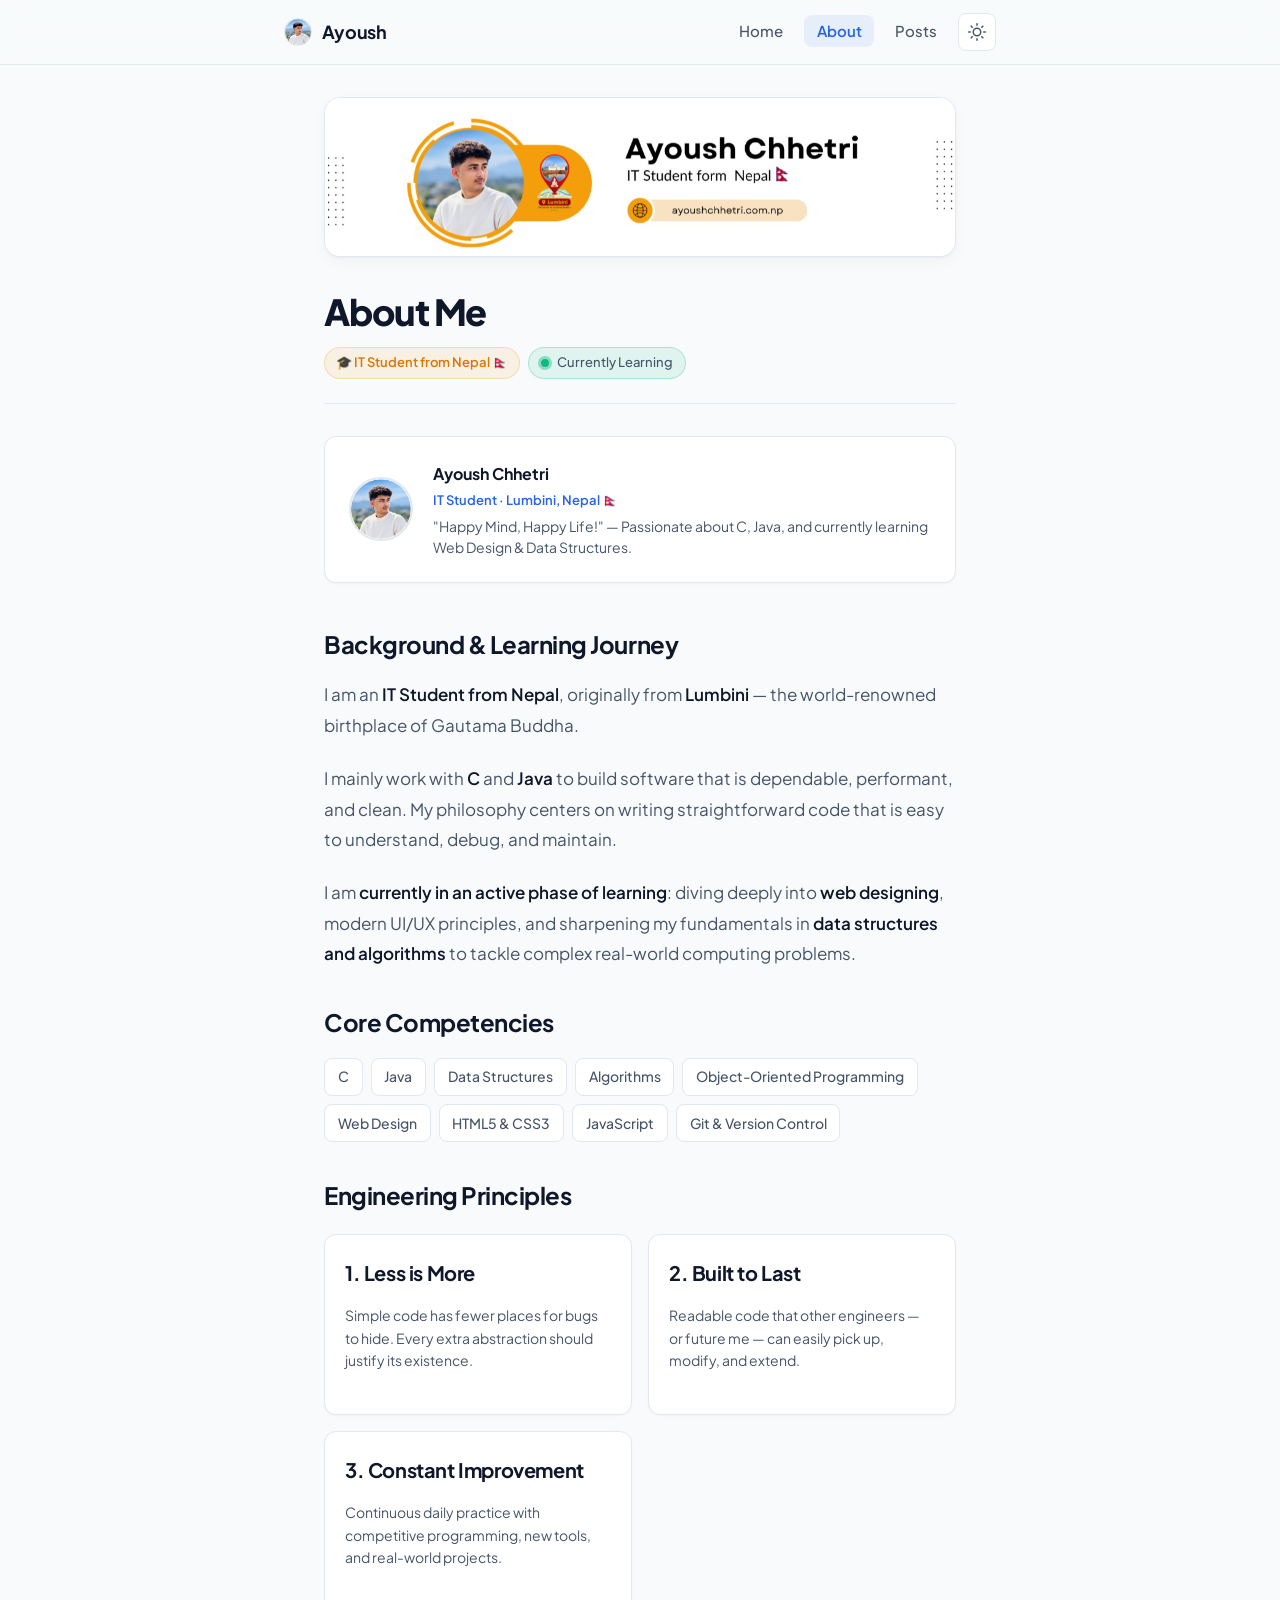
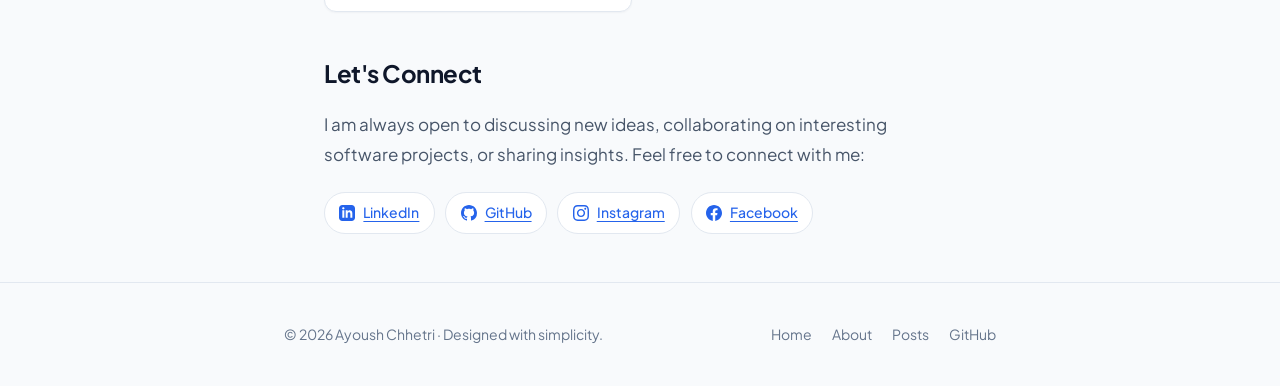
==== commit a4085b6a: "feat: add about and post pages with updated personal bio and styling" ====
--- a/about/index.html
+++ b/about/index.html
@@ -19,9 +19,10 @@
   <meta property="og:image" content="../img/ayoush.jpg" />
 
   <!-- Favicons -->
-  <link rel="apple-touch-icon" sizes="180x180" href="../apple-touch-icon.png" />
+  <link rel="icon" type="image/svg+xml" href="../favicon.svg" />
   <link rel="icon" type="image/png" sizes="32x32" href="../favicon-32x32.png" />
   <link rel="icon" type="image/png" sizes="16x16" href="../favicon-16x16.png" />
+  <link rel="apple-touch-icon" sizes="180x180" href="../apple-touch-icon.png" />
   <link rel="icon" type="image/x-icon" href="../favicon.ico" />
 
   <!-- Stylesheets -->
@@ -82,37 +83,45 @@
   <!-- Main Content -->
   <main class="container content-narrow">
     
+    <!-- Profile Banner Showcase -->
+    <div class="profile-banner-container" style="margin-top: 2rem;">
+      <img src="../img/banner.png" alt="Ayoush Chhetri — IT Student from Nepal, Lumbini" class="profile-banner-img" />
+    </div>
+
     <!-- Profile Intro -->
-    <article class="article-header">
+    <article class="article-header" style="padding-top: 0;">
       <h1 class="article-title">About Me</h1>
-      <p style="color: var(--text-secondary); font-size: 1.05rem;">
-        Programmer, learner, and enthusiast of simple, high-performing code.
-      </p>
+      <div style="display: flex; flex-wrap: wrap; gap: 0.5rem; align-items: center; margin-top: 0.5rem;">
+        <span class="learning-badge" style="margin-bottom: 0;">🎓 IT Student from Nepal 🇳🇵</span>
+        <span class="status-badge" style="margin-bottom: 0;"><span class="status-dot"></span>Currently Learning</span>
+      </div>
     </article>
 
     <!-- Author Card -->
-    <div class="author-box" style="margin-top: 0; margin-bottom: 2.5rem;">
+    <div class="author-box" style="margin-top: 1.5rem; margin-bottom: 2.5rem;">
       <img src="../img/ayoush.jpg" alt="Ayoush Chhetri" class="author-box-avatar" />
       <div class="author-box-info">
         <div class="author-box-name">Ayoush Chhetri</div>
-        <div style="font-size: 0.8125rem; color: var(--accent); font-weight: 500; margin-bottom: 0.25rem;">Happy Mind, Happy Life!</div>
+        <div style="font-size: 0.8125rem; color: var(--accent); font-weight: 600; margin-bottom: 0.25rem;">
+          IT Student &middot; Lumbini, Nepal 🇳🇵
+        </div>
         <p class="author-box-bio">
-          Based in Nepal &middot; Specializing in C & Java &middot; Learning Web Architecture & Algorithms
+          "Happy Mind, Happy Life!" &mdash; Passionate about C, Java, and currently learning Web Design & Data Structures.
         </p>
       </div>
     </div>
 
     <!-- Article Content -->
     <div class="article-body">
-      <h2>Background & Focus</h2>
-      <p>
-        I mainly work with <strong>C</strong> and <strong>Java</strong> to build software that is reliable and efficient. My engineering interest lies in creating solutions that are easy to understand and maintain while ensuring exceptional performance and minimal resource overhead.
-      </p>
-      <p>
-        I enjoy breaking down complex problems into clear, modular logic. Whether designing algorithm solutions or writing backend logic, my focus is always on producing code that stands the test of time.
-      </p>
-      <p>
-        Currently, I am actively expanding my skillset in <strong>web designing</strong>, <strong>modern frontend architectures</strong>, and deep-diving into <strong>data structures & algorithms</strong>.
+      <h2>Background & Learning Journey</h2>
+      <p>
+        I am an <strong>IT Student from Nepal</strong>, originally from <strong>Lumbini</strong> &mdash; the world-renowned birthplace of Gautama Buddha. 
+      </p>
+      <p>
+        I mainly work with <strong>C</strong> and <strong>Java</strong> to build software that is dependable, performant, and clean. My philosophy centers on writing straightforward code that is easy to understand, debug, and maintain.
+      </p>
+      <p>
+        I am <strong>currently in an active phase of learning</strong>: diving deeply into <strong>web designing</strong>, modern UI/UX principles, and sharpening my fundamentals in <strong>data structures and algorithms</strong> to tackle complex real-world computing problems.
       </p>
 
       <h2>Core Competencies</h2>
--- a/css/style.css
+++ b/css/style.css
@@ -341,6 +341,57 @@
   margin-bottom: 0.85rem;
 }
 
+.learning-badge {
+  display: inline-flex;
+  align-items: center;
+  gap: 0.4rem;
+  padding: 0.25rem 0.7rem;
+  background-color: rgba(245, 158, 11, 0.1);
+  border: 1px solid rgba(245, 158, 11, 0.25);
+  border-radius: var(--radius-full);
+  color: #d97706;
+  font-size: 0.8125rem;
+  font-weight: 600;
+  margin-bottom: 0.85rem;
+}
+
+html.dark .learning-badge {
+  background-color: rgba(245, 158, 11, 0.15);
+  border-color: rgba(245, 158, 11, 0.35);
+  color: #fbbf24;
+}
+
+.profile-location {
+  display: inline-flex;
+  align-items: center;
+  gap: 0.4rem;
+  font-size: 0.9rem;
+  color: var(--text-muted);
+  margin-bottom: 0.85rem;
+}
+
+.profile-banner-container {
+  width: 100%;
+  border-radius: var(--radius-lg);
+  overflow: hidden;
+  margin-bottom: 2rem;
+  border: 1px solid var(--border-card);
+  box-shadow: var(--shadow-card);
+  background-color: var(--bg-card);
+  transition: all var(--transition-normal);
+}
+
+.profile-banner-container:hover {
+  border-color: var(--border-focus);
+  box-shadow: var(--shadow-hover);
+}
+
+.profile-banner-img {
+  width: 100%;
+  height: auto;
+  display: block;
+}
+
 .status-dot {
   width: 8px;
   height: 8px;
